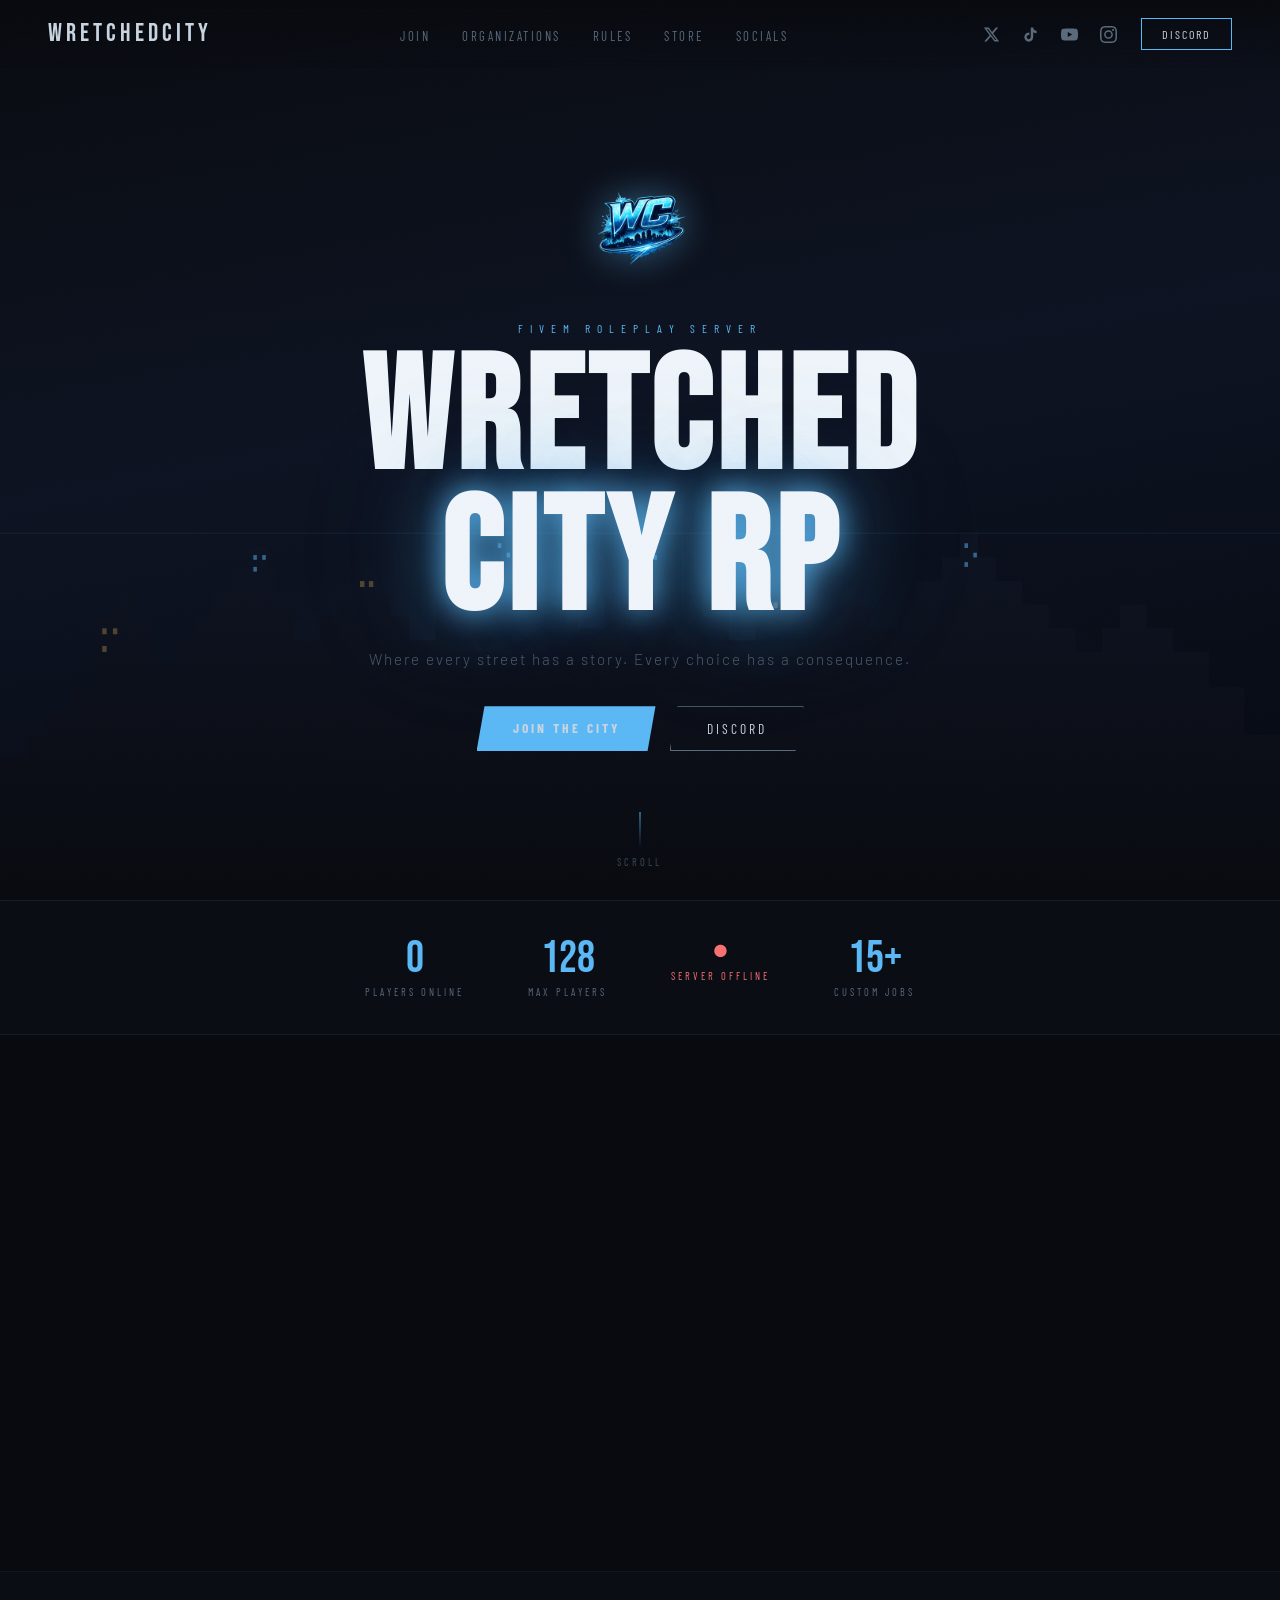
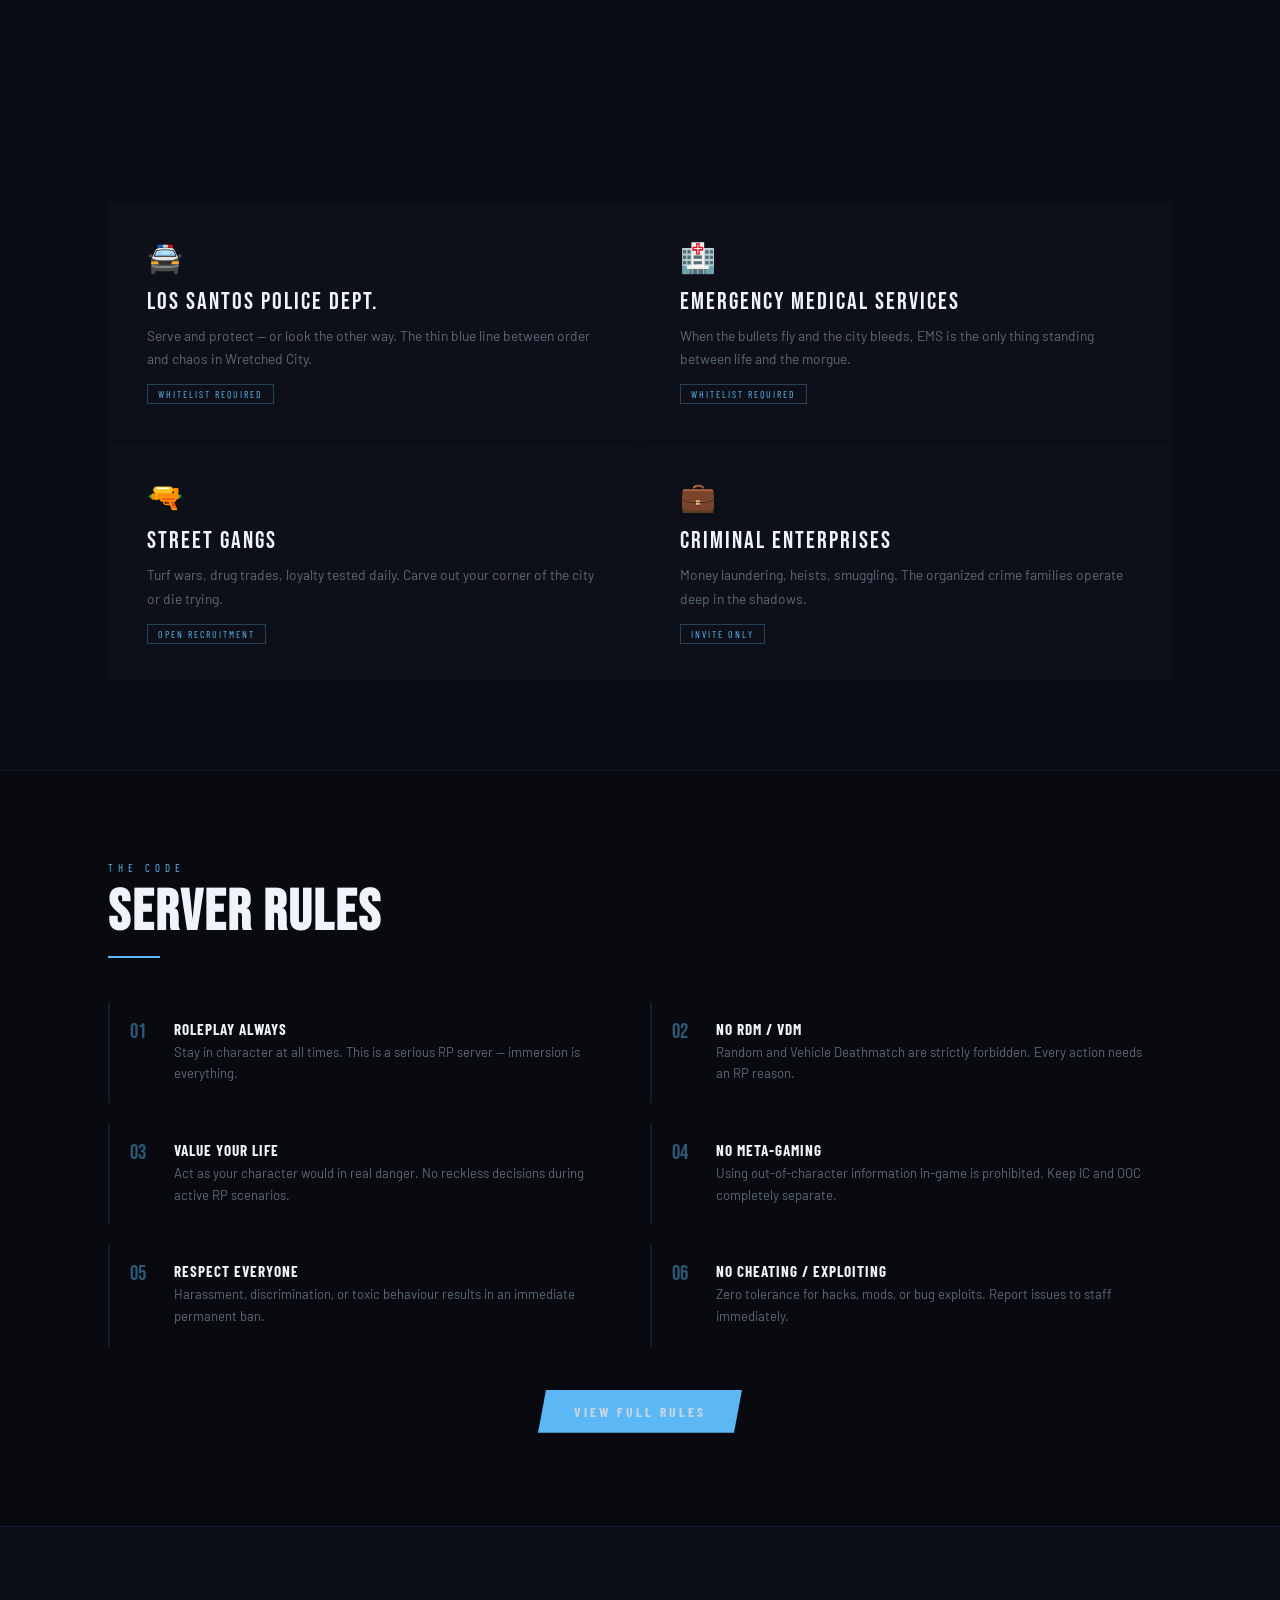
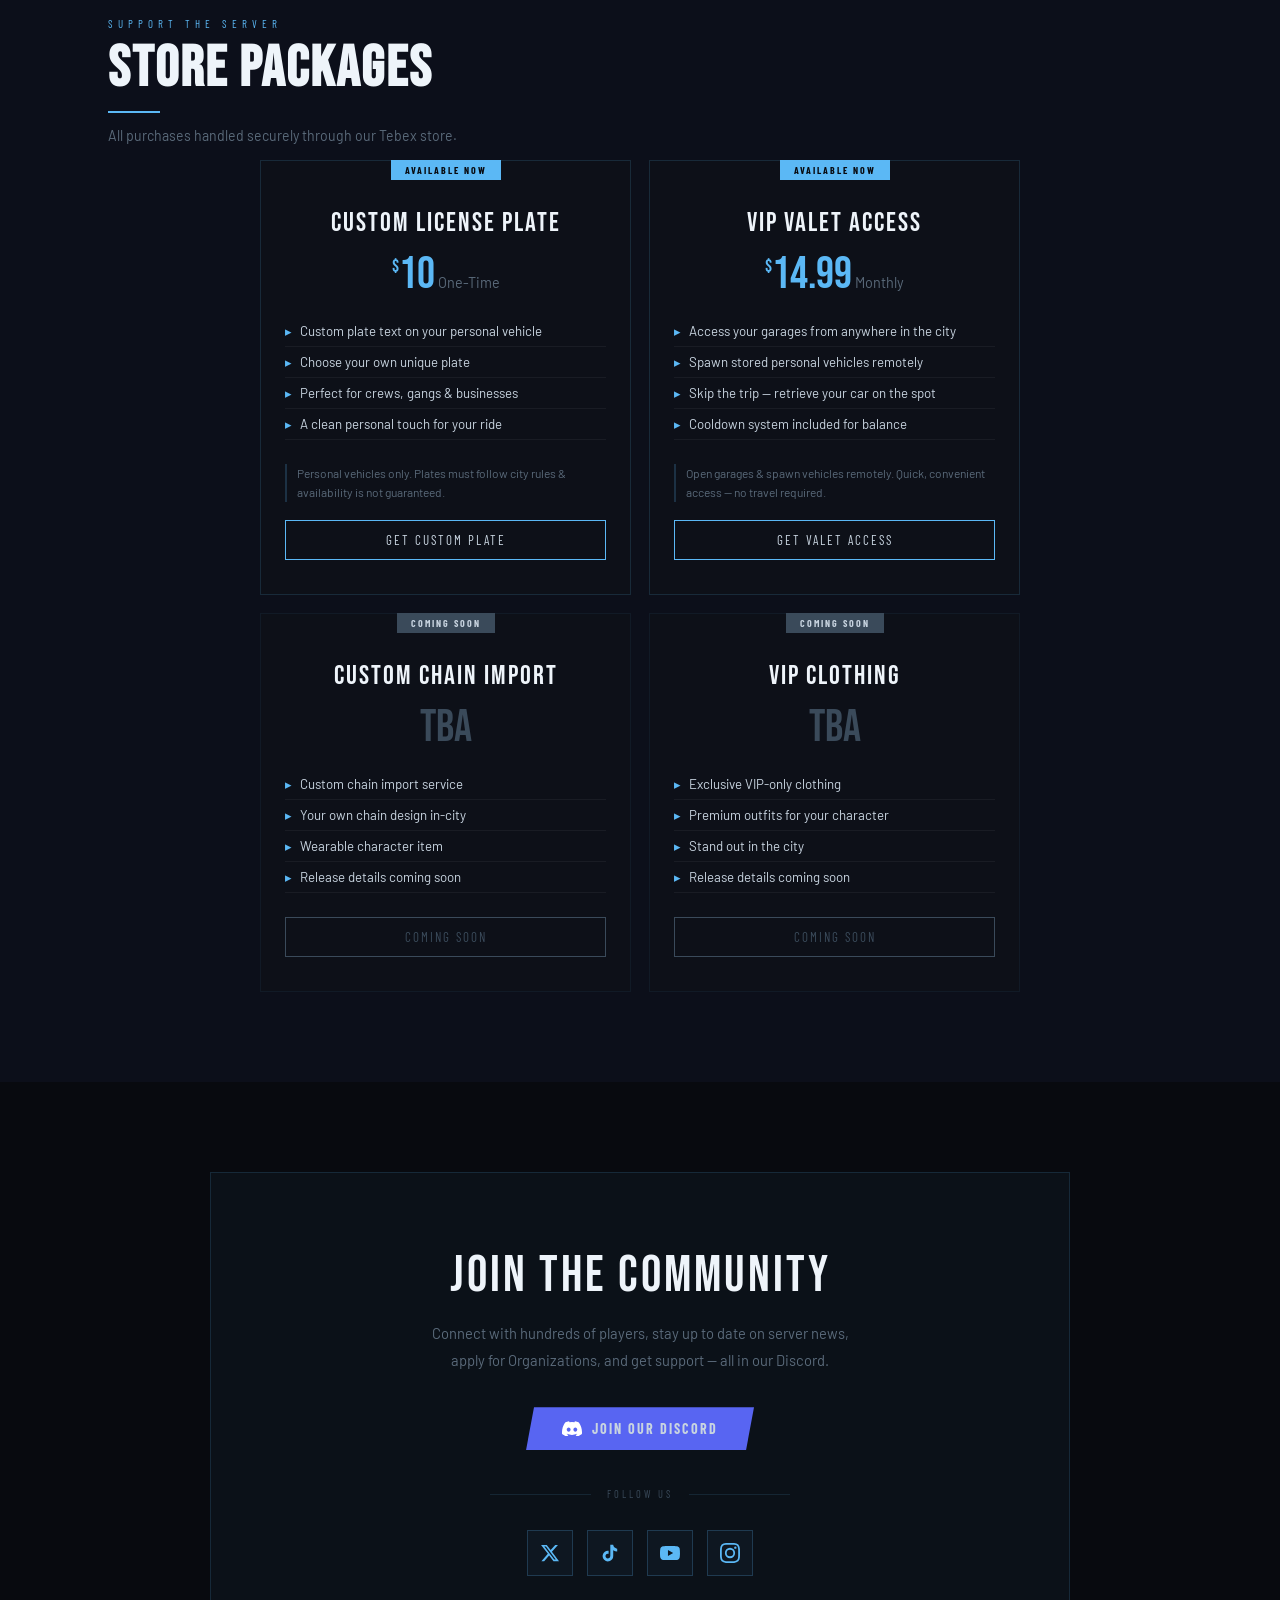
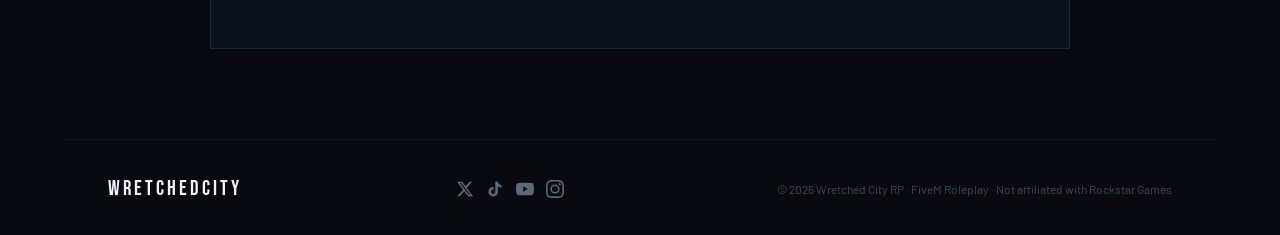
==== index.html @ fc61723c "Update index.html" ====
<!DOCTYPE html>

<html lang="en" style="background:#080a0f;">
<head>
<meta charset="UTF-8"/>
<meta name="viewport" content="width=device-width, initial-scale=1.0, viewport-fit=cover"/>
<meta name="theme-color" content="#080a0f"/>
<link rel="icon" type="image/png" href="favicon.png"/>
<link rel="apple-touch-icon" href="favicon.png"/>
<title>Wretched City RP</title>
<link rel="preconnect" href="https://fonts.googleapis.com"/>
<link rel="preconnect" href="https://fonts.gstatic.com" crossorigin/>
<link href="https://fonts.googleapis.com/css2?family=Bebas+Neue&family=Barlow+Condensed:wght@300;400;600;700&family=Barlow:wght@300;400;500&display=swap" rel="stylesheet"/>
<style>
/* RESET */
*, *::before, *::after {
  margin: 0 !important;
  padding: 0;
  box-sizing: border-box !important;
  -webkit-tap-highlight-color: transparent !important;
  -webkit-text-size-adjust: none !important;
}
:root { color-scheme: light !important; forced-color-adjust: none !important; }
html { background: #080a0f !important; scroll-behavior: smooth; -webkit-font-smoothing: antialiased; overflow-x: hidden !important; }
body {
  background: #080a0f !important;
  background-color: #080a0f !important;
  color: #c8d4e0 !important;
  font-family: 'Barlow', Arial, sans-serif !important;
  overflow-x: hidden;
  min-height: 100vh;
}
h1,h2,h3,h4,h5,h6 { color: #eef4fa !important; font-family: 'Bebas Neue','Arial Narrow',Arial,sans-serif !important; }
a { color: inherit !important; text-decoration: none !important; }
a:link,a:visited,a:hover,a:active { color: inherit !important; }
p,li { color: inherit; }

/* NOISE */
body::before {
content: '';
position: fixed; inset: 0;
background-image: url("data:image/svg+xml,%3Csvg xmlns='http://www.w3.org/2000/svg' width='300' height='300'%3E%3Cfilter id='n'%3E%3CfeTurbulence type='fractalNoise' baseFrequency='0.75' numOctaves='4' stitchTiles='stitch'/%3E%3C/filter%3E%3Crect width='300' height='300' filter='url(%23n)' opacity='0.03'/%3E%3C/svg%3E");
pointer-events: none; z-index: 9998; opacity: 0.5;
}

/* NAV */
nav {
position: fixed !important; top:0; left:0; right:0; z-index:1000;
display: flex !important; align-items: center !important; justify-content: space-between !important;
padding: 18px 48px;
background: linear-gradient(to bottom, rgba(8,10,15,0.97), rgba(8,10,15,0)) !important;
backdrop-filter: blur(4px); -webkit-backdrop-filter: blur(4px);
}
.nav-logo { font-family:'Bebas Neue','Arial Narrow',Arial,sans-serif !important; font-size:1.55rem !important; letter-spacing:4px !important; color:#eef4fa !important; line-height:1; }
.nav-links { display:flex !important; gap:32px; list-style:none; }
.nav-links a { color:#5a6a7a !important; font-family:'Barlow Condensed','Arial Narrow',Arial,sans-serif !important; font-size:0.8rem !important; letter-spacing:2.5px !important; text-transform:uppercase !important; transition:color 0.2s; }
.nav-links a:hover { color:#5bb8f5 !important; }
.nav-btn { font-family:'Barlow Condensed','Arial Narrow',Arial,sans-serif !important; font-size:0.75rem !important; letter-spacing:2px !important; text-transform:uppercase !important; color:#5bb8f5 !important; border:1px solid #5bb8f5 !important; padding:8px 20px !important; display:inline-block !important; transition:all 0.2s; background:transparent !important; }
.nav-btn:hover { background:#5bb8f5 !important; color:#080a0f !important; }
.nav-right { display:flex !important; align-items:center !important; gap:18px !important; }
.nav-socials { display:flex !important; align-items:center !important; gap:9px !important; }
.nav-social { display:flex !important; align-items:center !important; justify-content:center !important; width:30px !important; height:30px !important; color:#5a6a7a !important; transition:transform 0.2s ease, color 0.2s ease !important; }
.nav-social svg { width:17px !important; height:17px !important; fill:#5a6a7a !important; transition:fill 0.2s ease !important; }
.nav-social:hover { transform:translateY(-2px) !important; }
.nav-social:hover svg { fill:#5bb8f5 !important; }
.nav-discord-m { display:none !important; }
.nav-discord-m svg { fill:#7984f5 !important; }

/* HERO */
.hero { position:relative !important; width:100% !important; height:100vh !important; min-height:640px !important; display:flex !important; align-items:center !important; justify-content:center !important; text-align:center !important; overflow:hidden !important; background:#080a0f !important; }
.hero-bg { position:absolute !important; inset:0 !important; background: radial-gradient(ellipse 70% 50% at 50% 90%, rgba(91,184,245,0.09) 0%, transparent 65%), radial-gradient(ellipse 100% 70% at 50% 100%, rgba(91,184,245,0.04) 0%, transparent 55%), linear-gradient(170deg, #090b10 0%, #0d1322 45%, #050810 100%) !important; z-index:0 !important; }
.hero-city { position:absolute !important; bottom:0 !important; left:0 !important; right:0 !important; height:42% !important; z-index:1 !important; pointer-events:none !important; }
.hero-city svg { width:100% !important; height:100% !important; }
.hero-scanlines { position:absolute !important; inset:0 !important; background:repeating-linear-gradient(0deg,transparent,transparent 3px,rgba(0,0,0,0.025) 3px,rgba(0,0,0,0.025) 4px) !important; pointer-events:none !important; z-index:2 !important; }
.hero-content { position:relative !important; z-index:3 !important; padding:0 24px !important; }
.hero-eyebrow { font-family:'Barlow Condensed','Arial Narrow',Arial,sans-serif !important; font-size:0.72rem !important; letter-spacing:7px !important; text-transform:uppercase !important; color:#5bb8f5 !important; display:block !important; margin-bottom:16px !important; opacity:0; animation:fadeUp 0.7s 0.2s ease forwards; }
.hero-logo { width:158px !important; height:auto !important; display:block !important; margin:0 auto 14px !important; filter:drop-shadow(0 0 18px rgba(91,184,245,0.45)) !important; opacity:0; animation:fadeUp 0.8s 0.08s ease forwards; }
.hero-title { font-family:'Bebas Neue','Arial Narrow',Arial,sans-serif !important; font-size:clamp(4.5rem,16vw,10rem) !important; line-height:0.88 !important; letter-spacing:5px !important; color:#eef4fa !important; display:block !important; opacity:0; animation:fadeUp 0.7s 0.35s ease forwards; }
.hero-title .glow { display:block !important; color:#eef4fa !important; text-shadow: 0 0 30px rgba(91,184,245,0.9), 0 0 80px rgba(91,184,245,0.5), 0 0 150px rgba(91,184,245,0.25) !important; animation: neonFlicker 7s 1.8s infinite !important; }
.hero-sub { font-family:'Barlow',Arial,sans-serif !important; font-size:0.95rem !important; color:#4a5a6a !important; letter-spacing:2px !important; font-weight:300 !important; margin-top:18px !important; display:block !important; opacity:0; animation:fadeUp 0.7s 0.5s ease forwards; }
.hero-btns { display:flex !important; gap:14px !important; justify-content:center !important; margin-top:38px !important; flex-wrap:wrap !important; opacity:0; animation:fadeUp 0.7s 0.65s ease forwards; }
.btn-blue { font-family:'Barlow Condensed','Arial Narrow',Arial,sans-serif !important; font-size:0.85rem !important; letter-spacing:3px !important; text-transform:uppercase !important; font-weight:700 !important; color:#080a0f !important; background:#5bb8f5 !important; padding:13px 36px !important; text-decoration:none !important; display:inline-block !important; clip-path:polygon(8px 0%,100% 0%,calc(100% - 8px) 100%,0% 100%); transition:background 0.2s,transform 0.2s; }
.btn-blue:hover { background:#eef4fa !important; transform:translateY(-2px); }
.btn-ghost { font-family:'Barlow Condensed','Arial Narrow',Arial,sans-serif !important; font-size:0.85rem !important; letter-spacing:3px !important; text-transform:uppercase !important; color:#c8d4e0 !important; background:transparent !important; border:1px solid #5a6a7a !important; padding:13px 36px !important; text-decoration:none !important; display:inline-block !important; clip-path:polygon(8px 0%,100% 0%,calc(100% - 8px) 100%,0% 100%); transition:all 0.2s; }
.btn-ghost:hover { border-color:#5bb8f5 !important; color:#5bb8f5 !important; }
.hero-scroll { position:absolute !important; bottom:32px !important; left:50% !important; transform:translateX(-50%) !important; display:flex !important; flex-direction:column !important; align-items:center !important; gap:8px !important; color:#3a4a5a !important; font-family:'Barlow Condensed',Arial,sans-serif !important; font-size:0.65rem !important; letter-spacing:3px !important; text-transform:uppercase !important; z-index:3 !important; animation:fadeIn 1s 1.4s both; }
.scroll-line { width:1px !important; height:36px !important; background:linear-gradient(to bottom,#5bb8f5,transparent) !important; animation:pulse 2s ease-in-out infinite; }

/* STATS */
.stats-bar { background:#0a0d14 !important; background-color:#0a0d14 !important; border-top:1px solid rgba(91,184,245,0.1) !important; border-bottom:1px solid rgba(91,184,245,0.1) !important; display:flex !important; justify-content:center !important; gap:64px !important; padding:36px 48px !important; flex-wrap:wrap !important; }
.stat { text-align:center !important; }
.stat-num { font-family:'Bebas Neue','Arial Narrow',Arial,sans-serif !important; font-size:2.8rem !important; color:#5bb8f5 !important; line-height:1 !important; display:block !important; }
.stat-label { font-family:'Barlow Condensed','Arial Narrow',Arial,sans-serif !important; font-size:0.65rem !important; letter-spacing:3px !important; text-transform:uppercase !important; color:#5a6a7a !important; margin-top:4px !important; display:block !important; }

/* SECTIONS */
.sw { max-width:1160px !important; margin:0 auto !important; padding:90px 48px !important; }
.sw-dark { background:#0a0d14 !important; background-color:#0a0d14 !important; border-top:1px solid rgba(91,184,245,0.07) !important; border-bottom:1px solid rgba(91,184,245,0.07) !important; }
.sw-dark .inner { max-width:1160px !important; margin:0 auto !important; padding:90px 48px !important; }
.stag { font-family:'Barlow Condensed','Arial Narrow',Arial,sans-serif !important; font-size:0.68rem !important; letter-spacing:5px !important; text-transform:uppercase !important; color:#5bb8f5 !important; display:block !important; margin-bottom:10px !important; }
.stitle { font-family:'Bebas Neue','Arial Narrow',Arial,sans-serif !important; font-size:clamp(2.2rem,5vw,3.6rem) !important; letter-spacing:2px !important; color:#eef4fa !important; line-height:1 !important; }
.srule { width:52px !important; height:2px !important; background:#5bb8f5 !important; margin-top:14px !important; margin-bottom:44px !important; border:none !important; display:block !important; }

/* STEPS */
.steps-grid { display:grid !important; grid-template-columns:repeat(3,1fr) !important; gap:20px !important; }
.step-card { background:#0d1018 !important; background-color:#0d1018 !important; border:1px solid rgba(91,184,245,0.08) !important; padding:32px 26px !important; position:relative !important; transition:border-color 0.3s; }
.step-card:hover { border-color:rgba(91,184,245,0.28) !important; }
.step-n { font-family:'Bebas Neue','Arial Narrow',Arial,sans-serif !important; font-size:3.5rem !important; color:rgba(91,184,245,0.08) !important; position:absolute !important; top:12px !important; right:16px !important; line-height:1 !important; }
.step-icon { font-size:1.7rem !important; margin-bottom:14px !important; display:block !important; }
.step-title { font-family:'Barlow Condensed','Arial Narrow',Arial,sans-serif !important; font-size:1rem !important; font-weight:700 !important; letter-spacing:1px !important; text-transform:uppercase !important; color:#eef4fa !important; margin-bottom:8px !important; display:block !important; }
.step-text { font-size:0.88rem !important; color:#5a6a7a !important; line-height:1.7 !important; }
.step-text code { background:rgba(91,184,245,0.1) !important; color:#5bb8f5 !important; padding:2px 7px !important; font-size:0.82rem !important; border-radius:2px !important; }

/* Organizations */
.Organizations-grid { display:grid !important; grid-template-columns:repeat(2,1fr) !important; gap:2px !important; }
.faction-card { background:#0d1018 !important; background-color:#0d1018 !important; padding:36px !important; border-left:3px solid transparent !important; transition:border-color 0.3s; }
.faction-card:hover { border-left-color:#5bb8f5 !important; }
.faction-icon { font-size:1.8rem !important; margin-bottom:12px !important; display:block !important; }
.faction-name { font-family:'Bebas Neue','Arial Narrow',Arial,sans-serif !important; font-size:1.5rem !important; letter-spacing:2px !important; color:#eef4fa !important; margin-bottom:8px !important; display:block !important; }
.faction-desc { font-size:0.86rem !important; color:#5a6a7a !important; line-height:1.7 !important; }
.faction-tag { display:inline-block !important; margin-top:14px !important; font-family:'Barlow Condensed','Arial Narrow',Arial,sans-serif !important; font-size:0.62rem !important; letter-spacing:2px !important; text-transform:uppercase !important; color:#5bb8f5 !important; border:1px solid rgba(91,184,245,0.3) !important; padding:3px 10px !important; }

/* RULES */
.rules-grid { display:grid !important; grid-template-columns:repeat(2,1fr) !important; gap:20px !important; }
.rule-item { display:flex !important; gap:16px !important; align-items:flex-start !important; padding:18px 20px !important; border-left:2px solid rgba(91,184,245,0.12) !important; transition:border-color 0.2s; background:transparent !important; }
.rule-item:hover { border-left-color:#5bb8f5 !important; }
.rule-n { font-family:'Bebas Neue','Arial Narrow',Arial,sans-serif !important; font-size:1.3rem !important; color:rgba(91,184,245,0.45) !important; flex-shrink:0 !important; width:28px !important; line-height:1.2 !important; }
.rule-title { font-family:'Barlow Condensed','Arial Narrow',Arial,sans-serif !important; font-size:0.95rem !important; font-weight:700 !important; letter-spacing:1px !important; text-transform:uppercase !important; color:#eef4fa !important; margin-bottom:4px !important; display:block !important; }
.rule-desc { font-size:0.82rem !important; color:#5a6a7a !important; line-height:1.65 !important; }

/* STAFF */
.staff-grid { display:grid !important; grid-template-columns:repeat(4,1fr) !important; gap:18px !important; }
.staff-card { background:#0d1018 !important; background-color:#0d1018 !important; border:1px solid rgba(91,184,245,0.07) !important; padding:26px 18px !important; text-align:center !important; transition:all 0.3s; }
.staff-card:hover { border-color:rgba(91,184,245,0.24) !important; transform:translateY(-3px); }
.staff-avatar { width:68px !important; height:68px !important; border-radius:50% !important; background:#111826 !important; border:2px solid rgba(91,184,245,0.18) !important; display:flex !important; align-items:center !important; justify-content:center !important; font-size:1.7rem !important; margin:0 auto 14px !important; }
.staff-name { font-family:'Barlow Condensed','Arial Narrow',Arial,sans-serif !important; font-size:0.95rem !important; font-weight:700 !important; letter-spacing:1px !important; color:#eef4fa !important; margin-bottom:4px !important; display:block !important; }
.staff-role { font-family:'Barlow Condensed','Arial Narrow',Arial,sans-serif !important; font-size:0.7rem !important; letter-spacing:1.5px !important; text-transform:uppercase !important; color:#5bb8f5 !important; display:block !important; }

/* STORE */
.store-bg { background:#0c0f1a !important; background-color:#0c0f1a !important; border-top:1px solid rgba(91,184,245,0.07) !important; }
.packages-grid { display:grid !important; grid-template-columns:repeat(2,1fr) !important; gap:18px !important; max-width:760px !important; margin:0 auto !important; }
.pkg-card { background:#0d1018 !important; background-color:#0d1018 !important; border:1px solid rgba(91,184,245,0.15) !important; padding:34px 24px !important; text-align:center !important; position:relative !important; transition:all 0.3s; }
.pkg-card:hover { border-color:rgba(91,184,245,0.4) !important; transform:translateY(-4px); box-shadow:0 16px 48px rgba(91,184,245,0.08) !important; }
.pkg-card.coming-soon { opacity:0.45 !important; pointer-events:none !important; border-color:rgba(91,184,245,0.06) !important; }
.pkg-card.coming-soon:hover { transform:none !important; box-shadow:none !important; border-color:rgba(91,184,245,0.06) !important; }
.pkg-badge { position:absolute !important; top:-1px !important; left:50% !important; transform:translateX(-50%) !important; background:#5bb8f5 !important; color:#080a0f !important; font-family:'Barlow Condensed','Arial Narrow',Arial,sans-serif !important; font-size:0.62rem !important; letter-spacing:2px !important; text-transform:uppercase !important; font-weight:700 !important; padding:4px 14px !important; white-space:nowrap !important; }
.pkg-badge.soon { background:#3a4a5a !important; color:#c8d4e0 !important; }
.pkg-name { font-family:'Bebas Neue','Arial Narrow',Arial,sans-serif !important; font-size:1.7rem !important; letter-spacing:2px !important; color:#eef4fa !important; margin-top:12px !important; margin-bottom:4px !important; display:block !important; }
.pkg-price { font-family:'Bebas Neue','Arial Narrow',Arial,sans-serif !important; font-size:2.8rem !important; color:#5bb8f5 !important; line-height:1 !important; margin:14px 0 !important; display:block !important; }
.pkg-price sup { font-size:1.1rem !important; vertical-align:super !important; color:#5bb8f5 !important; }
.pkg-mo { font-size:0.9rem !important; color:#5a6a7a !important; font-family:'Barlow',Arial,sans-serif !important; }
.pkg-features { list-style:none !important; margin:18px 0 24px !important; text-align:left !important; }
.pkg-features li { font-size:0.83rem !important; color:#c8d4e0 !important; padding:7px 0 !important; border-bottom:1px solid rgba(255,255,255,0.05) !important; display:flex !important; align-items:center !important; gap:8px !important; }
.pkg-features li::before { content:'▸' !important; color:#5bb8f5 !important; flex-shrink:0 !important; }
.pkg-note { font-size:0.75rem !important; color:#5a6a7a !important; line-height:1.6 !important; margin-bottom:18px !important; text-align:left !important; border-left:2px solid rgba(91,184,245,0.2) !important; padding-left:10px !important; }
.btn-pkg { width:100% !important; display:block !important; background:transparent !important; border:1px solid #5bb8f5 !important; color:#5bb8f5 !important; padding:11px !important; font-family:'Barlow Condensed','Arial Narrow',Arial,sans-serif !important; font-size:0.82rem !important; letter-spacing:2px !important; text-transform:uppercase !important; text-decoration:none !important; transition:all 0.2s; cursor:pointer !important; -webkit-appearance:none !important; appearance:none !important; }
.btn-pkg:hover { background:#5bb8f5 !important; color:#080a0f !important; }
.btn-pkg.disabled { border-color:#3a4a5a !important; color:#3a4a5a !important; cursor:default !important; }
.btn-pkg.disabled:hover { background:transparent !important; color:#3a4a5a !important; }

/* SOCIALS */
.socials-row { display:flex !important; justify-content:center !important; align-items:center !important; gap:14px !important; flex-wrap:wrap !important; margin-top:30px !important; }
.social-link { display:flex !important; align-items:center !important; justify-content:center !important; width:46px !important; height:46px !important; border:1px solid rgba(91,184,245,0.22) !important; background:rgba(91,184,245,0.04) !important; color:#5bb8f5 !important; transition:all 0.2s; }
.social-link svg { width:20px !important; height:20px !important; fill:#5bb8f5 !important; transition:fill 0.2s; }
.social-link:hover { background:#5bb8f5 !important; border-color:#5bb8f5 !important; transform:translateY(-3px); }
.social-link:hover svg { fill:#080a0f !important; }
.footer-socials { display:flex !important; align-items:center !important; gap:12px !important; }
.footer-socials a { display:flex !important; align-items:center !important; justify-content:center !important; color:#5a6a7a !important; transition:color 0.2s; }
.footer-socials a svg { width:18px !important; height:18px !important; fill:#5a6a7a !important; transition:fill 0.2s; }
.footer-socials a:hover svg { fill:#5bb8f5 !important; }

/* DISCORD CTA */
.discord-cta { max-width:860px !important; margin:0 auto 90px !important; background:rgba(91,184,245,0.04) !important; border:1px solid rgba(91,184,245,0.14) !important; padding:72px 48px !important; text-align:center !important; }
.discord-title { font-family:'Bebas Neue','Arial Narrow',Arial,sans-serif !important; font-size:clamp(1.8rem,5vw,3.2rem) !important; letter-spacing:3px !important; color:#eef4fa !important; margin-bottom:14px !important; display:block !important; }
.discord-sub { font-size:0.92rem !important; color:#5a6a7a !important; line-height:1.8 !important; margin-bottom:34px !important; }
.btn-discord { display:inline-flex !important; align-items:center !important; gap:10px !important; background:#5865F2 !important; color:#ffffff !important; padding:13px 36px !important; font-family:'Barlow Condensed','Arial Narrow',Arial,sans-serif !important; font-size:0.88rem !important; letter-spacing:2px !important; text-transform:uppercase !important; font-weight:700 !important; text-decoration:none !important; clip-path:polygon(8px 0%,100% 0%,calc(100% - 8px) 100%,0% 100%); transition:background 0.2s,transform 0.2s; }
.btn-discord:hover { background:#4752c4 !important; transform:translateY(-2px); }
.discord-divider { display:flex !important; align-items:center !important; justify-content:center !important; gap:16px !important; margin:38px auto 0 !important; max-width:300px !important; }
.discord-divider span { font-family:'Barlow Condensed','Arial Narrow',Arial,sans-serif !important; font-size:0.65rem !important; letter-spacing:3px !important; text-transform:uppercase !important; color:#3a4a5a !important; white-space:nowrap !important; }
.discord-divider .dl { flex:1 !important; height:1px !important; background:rgba(91,184,245,0.12) !important; }

/* FOOTER */
footer { border-top:1px solid rgba(91,184,245,0.07) !important; padding:36px 48px !important; display:flex !important; justify-content:space-between !important; align-items:center !important; max-width:1160px !important; margin:0 auto !important; background:transparent !important; gap:18px !important; flex-wrap:wrap !important; }
.footer-logo { font-family:'Bebas Neue','Arial Narrow',Arial,sans-serif !important; font-size:1.3rem !important; letter-spacing:3px !important; color:#eef4fa !important; }
.footer-copy { font-size:0.75rem !important; color:#3a4a5a !important; }

/* CURSOR + FX */
.btn-blue { position:relative !important; overflow:hidden !important; }
.btn-blue::after { content:'' !important; position:absolute !important; top:0 !important; left:-130% !important; width:55% !important; height:100% !important; background:linear-gradient(120deg, transparent, rgba(255,255,255,0.5), transparent) !important; transform:skewX(-22deg) !important; transition:left 0.55s ease !important; pointer-events:none !important; }
.btn-blue:hover::after { left:150% !important; }
@keyframes neonFlicker { 0%,16%,20%,52%,56%,100% { text-shadow:0 0 30px rgba(91,184,245,0.9), 0 0 80px rgba(91,184,245,0.5), 0 0 150px rgba(91,184,245,0.25) !important; } 18%,54% { text-shadow:0 0 8px rgba(91,184,245,0.4) !important; } }
.nav-links a { position:relative !important; }
.nav-links a::after { content:'' !important; position:absolute !important; left:0 !important; bottom:-4px !important; width:0 !important; height:1px !important; background:#5bb8f5 !important; transition:width 0.25s ease !important; }
.nav-links a:hover::after { width:100% !important; }
html.js-on .reveal { opacity:0 !important; transform:translateY(26px) !important; transition:opacity 0.6s cubic-bezier(.2,.7,.2,1), transform 0.6s cubic-bezier(.2,.7,.2,1) !important; }
html.js-on .reveal.reveal-in { opacity:1 !important; transform:translateY(0) !important; }
@media (prefers-reduced-motion: reduce) {
html.js-on .reveal { opacity:1 !important; transform:none !important; }
.hero-title .glow { animation:none !important; }
.btn-blue::after { display:none !important; }
}

/* ANIMATIONS */
@keyframes fadeUp { from{opacity:0;transform:translateY(22px)} to{opacity:1;transform:translateY(0)} }
@keyframes fadeIn { from{opacity:0} to{opacity:1} }
@keyframes pulse { 0%,100%{opacity:1;transform:scaleY(1)} 50%{opacity:0.3;transform:scaleY(0.6)} }

/* MOBILE */
@media (max-width:768px) {
nav { padding:13px 14px !important; }
.nav-links { display:none !important; }
.nav-logo { font-size:1.2rem !important; letter-spacing:1px !important; }
.nav-right { gap:10px !important; }
.nav-socials { gap:4px !important; }
.nav-social { width:30px !important; height:30px !important; }
.nav-social svg { width:18px !important; height:18px !important; }
.nav-btn { display:none !important; }
.nav-discord-m { display:flex !important; }
.hero-title { font-size:clamp(3.8rem,17vw,5.5rem) !important; }
.hero-logo { width:120px !important; margin-bottom:10px !important; }
.hero-btns { flex-direction:column !important; align-items:center !important; gap:12px !important; }
.btn-blue,.btn-ghost { width:260px !important; text-align:center !important; clip-path:none !important; }
.stats-bar { gap:28px !important; padding:28px 20px !important; }
.sw { padding:64px 20px !important; }
.sw-dark .inner { padding:64px 20px !important; }
.steps-grid { grid-template-columns:1fr !important; gap:14px !important; }
.Organizations-grid { grid-template-columns:1fr !important; }
.rules-grid { grid-template-columns:1fr !important; gap:0 !important; }
.staff-grid { grid-template-columns:repeat(2,1fr) !important; gap:12px !important; }
.packages-grid { grid-template-columns:1fr !important; max-width:360px !important; margin-left:auto !important; margin-right:auto !important; gap:14px !important; }
.discord-cta { padding:48px 20px !important; margin:0 20px 70px !important; }
footer { flex-direction:column !important; gap:14px !important; text-align:center !important; padding:28px 20px !important; }
}

/* FORCE DARK MODE OVERRIDE */
@media (prefers-color-scheme: dark) {
html,body { background:#080a0f !important; color:#c8d4e0 !important; }
.hero { background:#080a0f !important; }
.stats-bar { background:#0a0d14 !important; }
.sw-dark,.store-bg { background:#0a0d14 !important; }
.step-card,.faction-card,.staff-card,.pkg-card { background:#0d1018 !important; }
.discord-cta { background:rgba(91,184,245,0.04) !important; }
h1,h2,h3,h4,h5,h6,.stitle,.discord-title,.footer-logo { color:#eef4fa !important; }
.hero-title { color:#eef4fa !important; }
.hero-title .glow { color:#eef4fa !important; }
.stat-num,.pkg-price { color:#5bb8f5 !important; }
.stat-label,.hero-sub,.step-text,.faction-desc,.rule-desc,.discord-sub,.footer-copy,.pkg-mo { color:#5a6a7a !important; }
.stag,.faction-tag,.staff-role,.hero-eyebrow { color:#5bb8f5 !important; }
.step-title,.faction-name,.rule-title,.staff-name,.pkg-name { color:#eef4fa !important; }
.pkg-features li { color:#c8d4e0 !important; }
.pkg-features li::before { color:#5bb8f5 !important; }
.btn-blue { background:#5bb8f5 !important; color:#080a0f !important; }
.btn-ghost { color:#c8d4e0 !important; border-color:#5a6a7a !important; }
.btn-pkg { color:#5bb8f5 !important; border-color:#5bb8f5 !important; background:transparent !important; }
.btn-pkg.disabled { color:#3a4a5a !important; border-color:#3a4a5a !important; background:transparent !important; }
.nav-btn { color:#5bb8f5 !important; border-color:#5bb8f5 !important; }
.nav-logo { color:#eef4fa !important; }
.nav-links a { color:#5a6a7a !important; }
.nav-social svg { fill:#5a6a7a !important; }
.nav-discord-m svg { fill:#7984f5 !important; }
.pkg-note { color:#5a6a7a !important; }
.social-link { color:#5bb8f5 !important; border-color:rgba(91,184,245,0.22) !important; }
.social-link svg { fill:#5bb8f5 !important; }
.footer-socials a svg { fill:#5a6a7a !important; }
}
</style>
</head>
<body>

<nav>
  <a href="#" class="nav-logo">WretchedCity</a>
  <ul class="nav-links">
    <li><a href="#join">Join</a></li>
    <li><a href="#Organizations">Organizations</a></li>
    <li><a href="rules.html">Rules</a></li>
    <li><a href="#store">Store</a></li>
    <li><a href="links.html">Socials</a></li>
  </ul>
  <div class="nav-right">
    <div class="nav-socials">
      <a href="https://x.com/WretchedCityRP" target="_blank" class="nav-social" aria-label="X (Twitter)"><svg viewBox="0 0 24 24" xmlns="http://www.w3.org/2000/svg"><path d="M18.244 2.25h3.308l-7.227 8.26 8.502 11.24H16.17l-5.214-6.817L4.99 21.75H1.68l7.73-8.835L1.254 2.25H8.08l4.713 6.231 5.45-6.231zm-1.161 17.52h1.833L7.084 4.126H5.117l11.966 15.644z"/></svg></a>
      <a href="https://www.tiktok.com/@wretchedcityrp" target="_blank" class="nav-social" aria-label="TikTok"><svg viewBox="0 0 24 24" xmlns="http://www.w3.org/2000/svg"><path d="M19.59 6.69a4.83 4.83 0 0 1-3.77-4.25V2h-3.45v13.67a2.89 2.89 0 0 1-5.2 1.74 2.89 2.89 0 0 1 2.31-4.64c.3 0 .59.04.86.13V9.4a6.33 6.33 0 0 0-1-.05A6.34 6.34 0 0 0 5 20.1a6.34 6.34 0 0 0 10.86-4.43V8.69a8.16 8.16 0 0 0 4.77 1.52v-3.4a4.85 4.85 0 0 1-1.04-.12z"/></svg></a>
      <a href="https://www.youtube.com/@WretchedCityRP" target="_blank" class="nav-social" aria-label="YouTube"><svg viewBox="0 0 24 24" xmlns="http://www.w3.org/2000/svg"><path d="M23.498 6.186a3.016 3.016 0 0 0-2.122-2.136C19.505 3.545 12 3.545 12 3.545s-7.505 0-9.377.505A3.017 3.017 0 0 0 .502 6.186C0 8.07 0 12 0 12s0 3.93.502 5.814a3.016 3.016 0 0 0 2.122 2.136c1.871.505 9.376.505 9.376.505s7.505 0 9.377-.505a3.015 3.015 0 0 0 2.122-2.136C24 15.93 24 12 24 12s0-3.93-.502-5.814zM9.545 15.568V8.432L15.818 12l-6.273 3.568z"/></svg></a>
      <a href="https://www.instagram.com/wretchedcityrp2026/" target="_blank" class="nav-social" aria-label="Instagram"><svg viewBox="0 0 24 24" xmlns="http://www.w3.org/2000/svg"><path d="M12 2.163c3.204 0 3.584.012 4.85.07 3.252.148 4.771 1.691 4.919 4.919.058 1.265.069 1.645.069 4.849 0 3.205-.012 3.584-.069 4.849-.149 3.225-1.664 4.771-4.919 4.919-1.266.058-1.644.07-4.85.07-3.204 0-3.584-.012-4.849-.07-3.26-.149-4.771-1.699-4.919-4.92-.058-1.265-.07-1.644-.07-4.849 0-3.204.013-3.583.07-4.849.149-3.227 1.664-4.771 4.919-4.919 1.266-.057 1.645-.069 4.849-.069zm0-2.163C8.74 0 8.333.015 7.053.072 2.695.272.273 2.69.073 7.052.014 8.333 0 8.741 0 12c0 3.259.014 3.668.072 4.948.2 4.358 2.618 6.78 6.98 6.98C8.333 23.986 8.74 24 12 24c3.259 0 3.668-.014 4.948-.072 4.354-.2 6.782-2.618 6.979-6.98.059-1.28.073-1.689.073-4.948 0-3.259-.014-3.667-.072-4.947-.196-4.354-2.617-6.78-6.979-6.98C15.668.014 15.259 0 12 0zm0 5.838a6.162 6.162 0 1 0 0 12.324 6.162 6.162 0 0 0 0-12.324zM12 16a4 4 0 1 1 0-8 4 4 0 0 1 0 8zm6.406-11.845a1.44 1.44 0 1 0 0 2.881 1.44 1.44 0 0 0 0-2.881z"/></svg></a>
      <a href="https://discord.gg/dBFZrgDhSq" target="_blank" class="nav-social nav-discord-m" aria-label="Discord"><svg viewBox="0 0 24 18" xmlns="http://www.w3.org/2000/svg"><path d="M20.317 1.492A19.79 19.79 0 0 0 15.432 0c-.21.375-.444.88-.608 1.28a18.27 18.27 0 0 0-5.487 0A12.6 12.6 0 0 0 8.72 0 19.74 19.74 0 0 0 3.83 1.492C.728 6.06-.114 10.51.307 14.9a19.9 19.9 0 0 0 6.073 3.06c.493-.668.93-1.378 1.307-2.124a12.9 12.9 0 0 1-2.057-.98c.173-.126.342-.258.505-.392a14.2 14.2 0 0 0 12.073 0c.165.137.334.269.505.392-.657.387-1.34.715-2.06.982.378.744.814 1.454 1.306 2.122a19.84 19.84 0 0 0 6.076-3.06c.493-5.09-.838-9.5-3.518-13.41ZM8.02 12.2c-1.183 0-2.157-1.085-2.157-2.42 0-1.334.955-2.42 2.157-2.42 1.21 0 2.176 1.095 2.157 2.42 0 1.335-.955 2.42-2.157 2.42Zm7.975 0c-1.183 0-2.157-1.085-2.157-2.42 0-1.334.955-2.42 2.157-2.42 1.21 0 2.176 1.095 2.157 2.42 0 1.335-.946 2.42-2.157 2.42Z"/></svg></a>
    </div>
    <a href="https://discord.gg/dBFZrgDhSq" target="_blank" class="nav-btn">Discord</a>
  </div>
</nav>

<div class="hero">
  <div class="hero-bg"></div>
  <div class="hero-city">
    <svg viewBox="0 0 1440 320" preserveAspectRatio="none" xmlns="http://www.w3.org/2000/svg">
      <defs>
        <linearGradient id="cg" x1="0" y1="0" x2="0" y2="1">
          <stop offset="0%" stop-color="#0e1322"/>
          <stop offset="100%" stop-color="#080a0f"/>
        </linearGradient>
      </defs>
      <path d="M0,320 L0,200 L30,200 L30,180 L50,180 L50,160 L80,160 L80,140 L110,140 L110,80 L130,80 L130,60 L150,60 L150,80 L170,80 L170,120 L200,120 L200,100 L220,100 L220,80 L240,80 L240,60 L260,60 L260,40 L280,40 L280,20 L300,20 L300,40 L310,40 L310,60 L330,60 L330,100 L360,100 L360,80 L380,80 L380,60 L400,60 L400,40 L420,40 L420,60 L440,60 L440,80 L460,80 L460,100 L490,100 L490,70 L510,70 L510,50 L530,50 L530,30 L555,30 L555,10 L575,10 L575,30 L595,30 L595,50 L620,50 L620,70 L650,70 L650,90 L680,90 L680,60 L700,60 L700,40 L720,40 L720,20 L740,20 L740,40 L760,40 L760,60 L790,60 L790,80 L820,80 L820,100 L850,100 L850,80 L870,80 L870,60 L890,60 L890,50 L910,50 L910,30 L930,30 L930,50 L950,50 L950,70 L980,70 L980,90 L1010,90 L1010,70 L1030,70 L1030,50 L1060,50 L1060,30 L1080,30 L1080,10 L1100,10 L1100,30 L1120,30 L1120,50 L1150,50 L1150,70 L1180,70 L1180,90 L1210,90 L1210,110 L1240,110 L1240,90 L1260,90 L1260,70 L1290,70 L1290,90 L1320,90 L1320,110 L1360,110 L1360,140 L1400,140 L1400,180 L1440,180 L1440,320 Z" fill="url(#cg)"/>
      <g fill="rgba(91,184,245,0.5)">
        <rect x="285" y="28" width="4" height="4"/><rect x="295" y="28" width="4" height="4"/>
        <rect x="285" y="38" width="4" height="4"/><rect x="560" y="18" width="4" height="4"/>
        <rect x="570" y="26" width="4" height="4"/><rect x="560" y="34" width="4" height="4"/>
        <rect x="725" y="28" width="4" height="4"/><rect x="735" y="28" width="4" height="4"/>
        <rect x="1085" y="18" width="4" height="4"/><rect x="1095" y="26" width="4" height="4"/>
        <rect x="1085" y="34" width="4" height="4"/>
      </g>
      <g fill="rgba(255,200,100,0.28)">
        <rect x="115" y="90" width="5" height="5"/><rect x="127" y="90" width="5" height="5"/>
        <rect x="115" y="105" width="5" height="5"/><rect x="405" y="50" width="5" height="5"/>
        <rect x="415" y="50" width="5" height="5"/><rect x="870" y="68" width="5" height="5"/>
        <rect x="880" y="68" width="5" height="5"/>
      </g>
      <rect x="0" y="9" width="1440" height="1" fill="rgba(91,184,245,0.08)"/>
    </svg>
  </div>
  <div class="hero-scanlines"></div>
  <div class="hero-content">
    <img class="hero-logo" src="wc-logo.gif" alt="Wretched City RP" width="400" height="400"/>
    <span class="hero-eyebrow">FiveM Roleplay Server</span>
    <h1 class="hero-title">
      Wretched
      <span class="glow">City RP</span>
    </h1>
    <span class="hero-sub">Where every street has a story. Every choice has a consequence.</span>
    <div class="hero-btns">
      <a href="#join" class="btn-blue">Join the City</a>
      <a href="https://discord.gg/dBFZrgDhSq" target="_blank" class="btn-ghost">Discord</a>
    </div>
  </div>
  <div class="hero-scroll">
    <div class="scroll-line"></div>
    Scroll
  </div>
</div>

<div class="stats-bar">
  <div class="stat"><span class="stat-num" id="stat-online">--</span><span class="stat-label">Players Online</span></div>
  <div class="stat"><span class="stat-num" id="stat-max">128</span><span class="stat-label">Max Players</span></div>
  <div class="stat"><span class="stat-num" id="stat-status">●</span><span class="stat-label" id="stat-status-label">Checking...</span></div>
  <div class="stat"><span class="stat-num" id="stat-jobs">15+</span><span class="stat-label">Custom Jobs</span></div>
</div>

<div class="sw" id="join">
  <span class="stag">Get Started</span>
  <h2 class="stitle">How to Join</h2>
  <span class="srule"></span>
  <div class="steps-grid">
    <div class="step-card">
      <span class="step-n">01</span>
      <span class="step-icon">🎮</span>
      <span class="step-title">Install FiveM</span>
      <p class="step-text">Download FiveM from <code>fivem.net</code>. You need a legal copy of GTA V on PC to connect.</p>
    </div>
    <div class="step-card">
      <span class="step-n">02</span>
      <span class="step-icon">💬</span>
      <span class="step-title">Join Discord</span>
      <p class="step-text">Join our Discord, read the rules, apply for whitelist and get your role verified before connecting.</p>
    </div>
    <div class="step-card">
      <span class="step-n">03</span>
      <span class="step-icon">🌆</span>
      <span class="step-title">Connect</span>
      <p class="step-text">Search <code>Wretched City RP</code> in FiveM or connect directly via <code>206.168.173.33:3017</code> after approval.</p>
    </div>
  </div>
</div>

<div class="sw-dark" id="Organizations">
  <div class="inner">
    <span class="stag">The Streets</span>
    <h2 class="stitle">Organizations</h2>
    <span class="srule"></span>
    <div class="Organizations-grid">
      <div class="faction-card">
        <span class="faction-icon">🚔</span>
        <span class="faction-name">Los Santos Police Dept.</span>
        <p class="faction-desc">Serve and protect — or look the other way. The thin blue line between order and chaos in Wretched City.</p>
        <span class="faction-tag">Whitelist Required</span>
      </div>
      <div class="faction-card">
        <span class="faction-icon">🏥</span>
        <span class="faction-name">Emergency Medical Services</span>
        <p class="faction-desc">When the bullets fly and the city bleeds, EMS is the only thing standing between life and the morgue.</p>
        <span class="faction-tag">Whitelist Required</span>
      </div>
      <div class="faction-card">
        <span class="faction-icon">🔫</span>
        <span class="faction-name">Street Gangs</span>
        <p class="faction-desc">Turf wars, drug trades, loyalty tested daily. Carve out your corner of the city or die trying.</p>
        <span class="faction-tag">Open Recruitment</span>
      </div>
      <div class="faction-card">
        <span class="faction-icon">💼</span>
        <span class="faction-name">Criminal Enterprises</span>
        <p class="faction-desc">Money laundering, heists, smuggling. The organized crime families operate deep in the shadows.</p>
        <span class="faction-tag">Invite Only</span>
      </div>
    </div>
  </div>
</div>

<div class="sw" id="rules">
  <span class="stag">The Code</span>
  <h2 class="stitle">Server Rules</h2>
  <span class="srule"></span>
  <div class="rules-grid">
    <div class="rule-item"><span class="rule-n">01</span><div><span class="rule-title">Roleplay Always</span><p class="rule-desc">Stay in character at all times. This is a serious RP server — immersion is everything.</p></div></div>
    <div class="rule-item"><span class="rule-n">02</span><div><span class="rule-title">No RDM / VDM</span><p class="rule-desc">Random and Vehicle Deathmatch are strictly forbidden. Every action needs an RP reason.</p></div></div>
    <div class="rule-item"><span class="rule-n">03</span><div><span class="rule-title">Value Your Life</span><p class="rule-desc">Act as your character would in real danger. No reckless decisions during active RP scenarios.</p></div></div>
    <div class="rule-item"><span class="rule-n">04</span><div><span class="rule-title">No Meta-Gaming</span><p class="rule-desc">Using out-of-character information in-game is prohibited. Keep IC and OOC completely separate.</p></div></div>
    <div class="rule-item"><span class="rule-n">05</span><div><span class="rule-title">Respect Everyone</span><p class="rule-desc">Harassment, discrimination, or toxic behaviour results in an immediate permanent ban.</p></div></div>
    <div class="rule-item"><span class="rule-n">06</span><div><span class="rule-title">No Cheating / Exploiting</span><p class="rule-desc">Zero tolerance for hacks, mods, or bug exploits. Report issues to staff immediately.</p></div></div>
  </div>
  <div style="text-align:center !important;margin-top:44px !important;">
    <a href="rules.html" class="btn-blue" style="display:inline-block !important;">View Full Rules</a>
  </div>
</div>

<div class="sw-dark" id="staff" style="display:none !important;">
  <div class="inner">
    <span class="stag">The Team</span>
    <h2 class="stitle">Staff</h2>
    <span class="srule"></span>
    <div class="staff-grid">
      <div class="staff-card"><div class="staff-avatar">👑</div><span class="staff-name">Owner</span><span class="staff-role">Server Owner</span></div>
      <div class="staff-card"><div class="staff-avatar">⚙️</div><span class="staff-name">Dev Team</span><span class="staff-role">Development</span></div>
      <div class="staff-card"><div class="staff-avatar">🛡️</div><span class="staff-name">Head Admin</span><span class="staff-role">Administration</span></div>
      <div class="staff-card"><div class="staff-avatar">🎭</div><span class="staff-name">Head Mod</span><span class="staff-role">Moderation</span></div>
    </div>
  </div>
</div>

<div class="store-bg" id="store">
  <div class="sw">
    <span class="stag">Support the Server</span>
    <h2 class="stitle">Store Packages</h2>
    <span class="srule"></span>
    <p style="color:#5a6a7a !important;font-size:0.88rem;margin-top:-30px !important;margin-bottom:16px !important;">All purchases handled securely through our Tebex store.</p>
    <div class="packages-grid">

      <!-- LIVE: Custom License Plate -->
      <div class="pkg-card">
        <div class="pkg-badge">Available Now</div>
        <span class="pkg-name">Custom License Plate</span>
        <span class="pkg-price"><sup>$</sup>10<span class="pkg-mo"> One-Time</span></span>
        <ul class="pkg-features">
          <li>Custom plate text on your personal vehicle</li>
          <li>Choose your own unique plate</li>
          <li>Perfect for crews, gangs &amp; businesses</li>
          <li>A clean personal touch for your ride</li>
        </ul>
        <p class="pkg-note">Personal vehicles only. Plates must follow city rules &amp; availability is not guaranteed.</p>
        <a href="https://wretched-city.tebex.io/package/7494981" target="_blank" class="btn-pkg">Get Custom Plate</a>
      </div>

      <!-- LIVE: VIP Valet Access -->
      <div class="pkg-card">
        <div class="pkg-badge">Available Now</div>
        <span class="pkg-name">VIP Valet Access</span>
        <span class="pkg-price"><sup>$</sup>14.99<span class="pkg-mo"> Monthly</span></span>
        <ul class="pkg-features">
          <li>Access your garages from anywhere in the city</li>
          <li>Spawn stored personal vehicles remotely</li>
          <li>Skip the trip — retrieve your car on the spot</li>
          <li>Cooldown system included for balance</li>
        </ul>
        <p class="pkg-note">Open garages &amp; spawn vehicles remotely. Quick, convenient access — no travel required.</p>
        <a href="https://wretched-city.tebex.io/package/7487746" target="_blank" class="btn-pkg">Get Valet Access</a>
      </div>

      <!-- COMING SOON: Custom Chain Import -->
      <div class="pkg-card coming-soon">
        <div class="pkg-badge soon">Coming Soon</div>
        <span class="pkg-name">Custom Chain Import</span>
        <span class="pkg-price" style="color:#3a4a5a !important;">TBA</span>
        <ul class="pkg-features">
          <li>Custom chain import service</li>
          <li>Your own chain design in-city</li>
          <li>Wearable character item</li>
          <li>Release details coming soon</li>
        </ul>
        <span class="btn-pkg disabled">Coming Soon</span>
      </div>

      <!-- COMING SOON: VIP Clothing -->
      <div class="pkg-card coming-soon">
        <div class="pkg-badge soon">Coming Soon</div>
        <span class="pkg-name">VIP Clothing</span>
        <span class="pkg-price" style="color:#3a4a5a !important;">TBA</span>
        <ul class="pkg-features">
          <li>Exclusive VIP-only clothing</li>
          <li>Premium outfits for your character</li>
          <li>Stand out in the city</li>
          <li>Release details coming soon</li>
        </ul>
        <span class="btn-pkg disabled">Coming Soon</span>
      </div>

    </div>
  </div>
</div>

<div class="sw" style="padding-bottom:0 !important;">
  <div class="discord-cta">
    <span class="discord-title">Join the Community</span>
    <p class="discord-sub">Connect with hundreds of players, stay up to date on server news,<br/>apply for Organizations, and get support — all in our Discord.</p>
    <a href="https://discord.gg/dBFZrgDhSq" target="_blank" class="btn-discord">
      <svg width="20" height="15" viewBox="0 0 22 16" fill="none"><path d="M18.59 1.33A18.2 18.2 0 0 0 14.26 0c-.19.34-.4.8-.55 1.16a16.87 16.87 0 0 0-5.42 0A12.7 12.7 0 0 0 7.74 0 18.23 18.23 0 0 0 3.4 1.34C.49 5.7-.3 9.95.09 14.14a18.38 18.38 0 0 0 5.63 2.85c.45-.62.86-1.28 1.2-1.97a11.96 11.96 0 0 1-1.9-.91c.16-.11.31-.23.46-.35a13.1 13.1 0 0 0 11.03 0c.15.12.3.24.46.35-.6.36-1.24.66-1.9.92.35.69.75 1.35 1.2 1.97a18.32 18.32 0 0 0 5.64-2.86c.46-4.84-.79-9.04-3.32-12.81ZM7.34 11.59c-1.18 0-2.14-1.08-2.14-2.4s.94-2.4 2.14-2.4c1.2 0 2.16 1.08 2.14 2.4 0 1.32-.94 2.4-2.14 2.4Zm7.32 0c-1.18 0-2.14-1.08-2.14-2.4s.94-2.4 2.14-2.4c1.2 0 2.16 1.08 2.14 2.4 0 1.32-.93 2.4-2.14 2.4Z" fill="white"/></svg>
      Join Our Discord
    </a>
    <div class="discord-divider"><span class="dl"></span><span>Follow Us</span><span class="dl"></span></div>
    <div class="socials-row">
      <a href="https://x.com/WretchedCityRP" target="_blank" class="social-link" aria-label="X (Twitter)">
        <svg viewBox="0 0 24 24" xmlns="http://www.w3.org/2000/svg"><path d="M18.244 2.25h3.308l-7.227 8.26 8.502 11.24H16.17l-5.214-6.817L4.99 21.75H1.68l7.73-8.835L1.254 2.25H8.08l4.713 6.231 5.45-6.231zm-1.161 17.52h1.833L7.084 4.126H5.117l11.966 15.644z"/></svg>
      </a>
      <a href="https://www.tiktok.com/@wretchedcityrp" target="_blank" class="social-link" aria-label="TikTok">
        <svg viewBox="0 0 24 24" xmlns="http://www.w3.org/2000/svg"><path d="M19.59 6.69a4.83 4.83 0 0 1-3.77-4.25V2h-3.45v13.67a2.89 2.89 0 0 1-5.2 1.74 2.89 2.89 0 0 1 2.31-4.64c.3 0 .59.04.86.13V9.4a6.33 6.33 0 0 0-1-.05A6.34 6.34 0 0 0 5 20.1a6.34 6.34 0 0 0 10.86-4.43V8.69a8.16 8.16 0 0 0 4.77 1.52v-3.4a4.85 4.85 0 0 1-1.04-.12z"/></svg>
      </a>
      <a href="https://www.youtube.com/@WretchedCityRP" target="_blank" class="social-link" aria-label="YouTube">
        <svg viewBox="0 0 24 24" xmlns="http://www.w3.org/2000/svg"><path d="M23.498 6.186a3.016 3.016 0 0 0-2.122-2.136C19.505 3.545 12 3.545 12 3.545s-7.505 0-9.377.505A3.017 3.017 0 0 0 .502 6.186C0 8.07 0 12 0 12s0 3.93.502 5.814a3.016 3.016 0 0 0 2.122 2.136c1.871.505 9.376.505 9.376.505s7.505 0 9.377-.505a3.015 3.015 0 0 0 2.122-2.136C24 15.93 24 12 24 12s0-3.93-.502-5.814zM9.545 15.568V8.432L15.818 12l-6.273 3.568z"/></svg>
      </a>
      <a href="https://www.instagram.com/wretchedcityrp2026/" target="_blank" class="social-link" aria-label="Instagram">
        <svg viewBox="0 0 24 24" xmlns="http://www.w3.org/2000/svg"><path d="M12 2.163c3.204 0 3.584.012 4.85.07 3.252.148 4.771 1.691 4.919 4.919.058 1.265.069 1.645.069 4.849 0 3.205-.012 3.584-.069 4.849-.149 3.225-1.664 4.771-4.919 4.919-1.266.058-1.644.07-4.85.07-3.204 0-3.584-.012-4.849-.07-3.26-.149-4.771-1.699-4.919-4.92-.058-1.265-.07-1.644-.07-4.849 0-3.204.013-3.583.07-4.849.149-3.227 1.664-4.771 4.919-4.919 1.266-.057 1.645-.069 4.849-.069zm0-2.163C8.74 0 8.333.015 7.053.072 2.695.272.273 2.69.073 7.052.014 8.333 0 8.741 0 12c0 3.259.014 3.668.072 4.948.2 4.358 2.618 6.78 6.98 6.98C8.333 23.986 8.74 24 12 24c3.259 0 3.668-.014 4.948-.072 4.354-.2 6.782-2.618 6.979-6.98.059-1.28.073-1.689.073-4.948 0-3.259-.014-3.667-.072-4.947-.196-4.354-2.617-6.78-6.979-6.98C15.668.014 15.259 0 12 0zm0 5.838a6.162 6.162 0 1 0 0 12.324 6.162 6.162 0 0 0 0-12.324zM12 16a4 4 0 1 1 0-8 4 4 0 0 1 0 8zm6.406-11.845a1.44 1.44 0 1 0 0 2.881 1.44 1.44 0 0 0 0-2.881z"/></svg>
      </a>
    </div>
  </div>
</div>

<footer>
  <div class="footer-logo">WretchedCity</div>
  <div class="footer-socials">
    <a href="https://x.com/WretchedCityRP" target="_blank" aria-label="X (Twitter)"><svg viewBox="0 0 24 24" xmlns="http://www.w3.org/2000/svg"><path d="M18.244 2.25h3.308l-7.227 8.26 8.502 11.24H16.17l-5.214-6.817L4.99 21.75H1.68l7.73-8.835L1.254 2.25H8.08l4.713 6.231 5.45-6.231zm-1.161 17.52h1.833L7.084 4.126H5.117l11.966 15.644z"/></svg></a>
    <a href="https://www.tiktok.com/@wretchedcityrp" target="_blank" aria-label="TikTok"><svg viewBox="0 0 24 24" xmlns="http://www.w3.org/2000/svg"><path d="M19.59 6.69a4.83 4.83 0 0 1-3.77-4.25V2h-3.45v13.67a2.89 2.89 0 0 1-5.2 1.74 2.89 2.89 0 0 1 2.31-4.64c.3 0 .59.04.86.13V9.4a6.33 6.33 0 0 0-1-.05A6.34 6.34 0 0 0 5 20.1a6.34 6.34 0 0 0 10.86-4.43V8.69a8.16 8.16 0 0 0 4.77 1.52v-3.4a4.85 4.85 0 0 1-1.04-.12z"/></svg></a>
    <a href="https://www.youtube.com/@WretchedCityRP" target="_blank" aria-label="YouTube"><svg viewBox="0 0 24 24" xmlns="http://www.w3.org/2000/svg"><path d="M23.498 6.186a3.016 3.016 0 0 0-2.122-2.136C19.505 3.545 12 3.545 12 3.545s-7.505 0-9.377.505A3.017 3.017 0 0 0 .502 6.186C0 8.07 0 12 0 12s0 3.93.502 5.814a3.016 3.016 0 0 0 2.122 2.136c1.871.505 9.376.505 9.376.505s7.505 0 9.377-.505a3.015 3.015 0 0 0 2.122-2.136C24 15.93 24 12 24 12s0-3.93-.502-5.814zM9.545 15.568V8.432L15.818 12l-6.273 3.568z"/></svg></a>
    <a href="https://www.instagram.com/wretchedcityrp2026/" target="_blank" aria-label="Instagram"><svg viewBox="0 0 24 24" xmlns="http://www.w3.org/2000/svg"><path d="M12 2.163c3.204 0 3.584.012 4.85.07 3.252.148 4.771 1.691 4.919 4.919.058 1.265.069 1.645.069 4.849 0 3.205-.012 3.584-.069 4.849-.149 3.225-1.664 4.771-4.919 4.919-1.266.058-1.644.07-4.85.07-3.204 0-3.584-.012-4.849-.07-3.26-.149-4.771-1.699-4.919-4.92-.058-1.265-.07-1.644-.07-4.849 0-3.204.013-3.583.07-4.849.149-3.227 1.664-4.771 4.919-4.919 1.266-.057 1.645-.069 4.849-.069zm0-2.163C8.74 0 8.333.015 7.053.072 2.695.272.273 2.69.073 7.052.014 8.333 0 8.741 0 12c0 3.259.014 3.668.072 4.948.2 4.358 2.618 6.78 6.98 6.98C8.333 23.986 8.74 24 12 24c3.259 0 3.668-.014 4.948-.072 4.354-.2 6.782-2.618 6.979-6.98.059-1.28.073-1.689.073-4.948 0-3.259-.014-3.667-.072-4.947-.196-4.354-2.617-6.78-6.979-6.98C15.668.014 15.259 0 12 0zm0 5.838a6.162 6.162 0 1 0 0 12.324 6.162 6.162 0 0 0 0-12.324zM12 16a4 4 0 1 1 0-8 4 4 0 0 1 0 8zm6.406-11.845a1.44 1.44 0 1 0 0 2.881 1.44 1.44 0 0 0 0-2.881z"/></svg></a>
  </div>
  <div class="footer-copy">© 2026 Wretched City RP · FiveM Roleplay · Not affiliated with Rockstar Games</div>
</footer>

<script>
// dynamic.json is served by FiveM directly from your server — no API key needed.
// corsproxy.io adds CORS headers so GitHub Pages can fetch it over HTTPS.
const DYNAMIC_URL = 'https://api.allorigins.win/raw?url=http://206.168.173.33:3017/dynamic.json';

async function fetchServerStats() {
  const onlineEl = document.getElementById('stat-online');
  const maxEl = document.getElementById('stat-max');
  const statusEl = document.getElementById('stat-status');
  const statusLabelEl = document.getElementById('stat-status-label');
  try {
    const res = await fetch(DYNAMIC_URL, { signal: AbortSignal.timeout(8000) });
    if (!res.ok) throw new Error('bad response');
    const data = await res.json();
    onlineEl.textContent = data.clients ?? 0;
    maxEl.textContent = data.sv_maxclients ?? 128;
    statusEl.textContent = '●';
    statusEl.style.cssText = 'color:#4ade80 !important; font-size:1.8rem !important; line-height:1 !important;';
    statusLabelEl.textContent = 'Server Online';
    statusLabelEl.style.cssText = 'color:#4ade80 !important;';
  } catch (err) {
    onlineEl.textContent = '0';
    statusEl.textContent = '●';
    statusEl.style.cssText = 'color:#f87171 !important; font-size:1.8rem !important; line-height:1 !important;';
    statusLabelEl.textContent = 'Server Offline';
    statusLabelEl.style.cssText = 'color:#f87171 !important;';
  }
}

fetchServerStats();
setInterval(fetchServerStats, 30000);
</script>

<script>
(function(){
  var d=document, root=d.documentElement;
  root.className=(root.className+' js-on').trim();
  var sel='.stag,.stitle,.srule,.step-card,.faction-card,.rule-item,.staff-card,.pkg-card,.discord-cta';
  var els=[].slice.call(d.querySelectorAll(sel));
  els.forEach(function(el){ el.classList.add('reveal'); });
  if('IntersectionObserver' in window){
    var io=new IntersectionObserver(function(entries){
      entries.forEach(function(e){
        if(e.isIntersecting){
          var el=e.target;
          var sibs=[].slice.call(el.parentNode.children).filter(function(c){return c.classList.contains('reveal');});
          var i=sibs.indexOf(el);
          el.style.transitionDelay=(i>0?(i*0.08):0)+'s';
          el.classList.add('reveal-in');
          io.unobserve(el);
        }
      });
    },{threshold:0.12, rootMargin:'0px 0px -40px 0px'});
    els.forEach(function(el){ io.observe(el); });
  } else { els.forEach(function(el){ el.classList.add('reveal-in'); }); }
  function countUp(el){
    if(!el) return;
    var raw=(el.textContent||'').trim();
    var suffix=/\+$/.test(raw)?'+':'';
    var target=parseInt(raw,10); if(isNaN(target)) return;
    var start=null, dur=1100;
    function step(ts){ if(!start)start=ts; var p=Math.min((ts-start)/dur,1);
      el.textContent=Math.floor(p*target)+suffix;
      if(p<1) requestAnimationFrame(step); else el.textContent=target+suffix; }
    requestAnimationFrame(step);
  }
  var bar=d.querySelector('.stats-bar'), done=false;
  function fire(){ if(done)return; done=true; countUp(d.getElementById('stat-max')); countUp(d.getElementById('stat-jobs')); }
  if('IntersectionObserver' in window && bar){
    var io2=new IntersectionObserver(function(en){ en.forEach(function(e){ if(e.isIntersecting){ fire(); io2.disconnect(); } }); },{threshold:0.5});
    io2.observe(bar);
  } else { fire(); }
})();
</script>

</body>
</html>
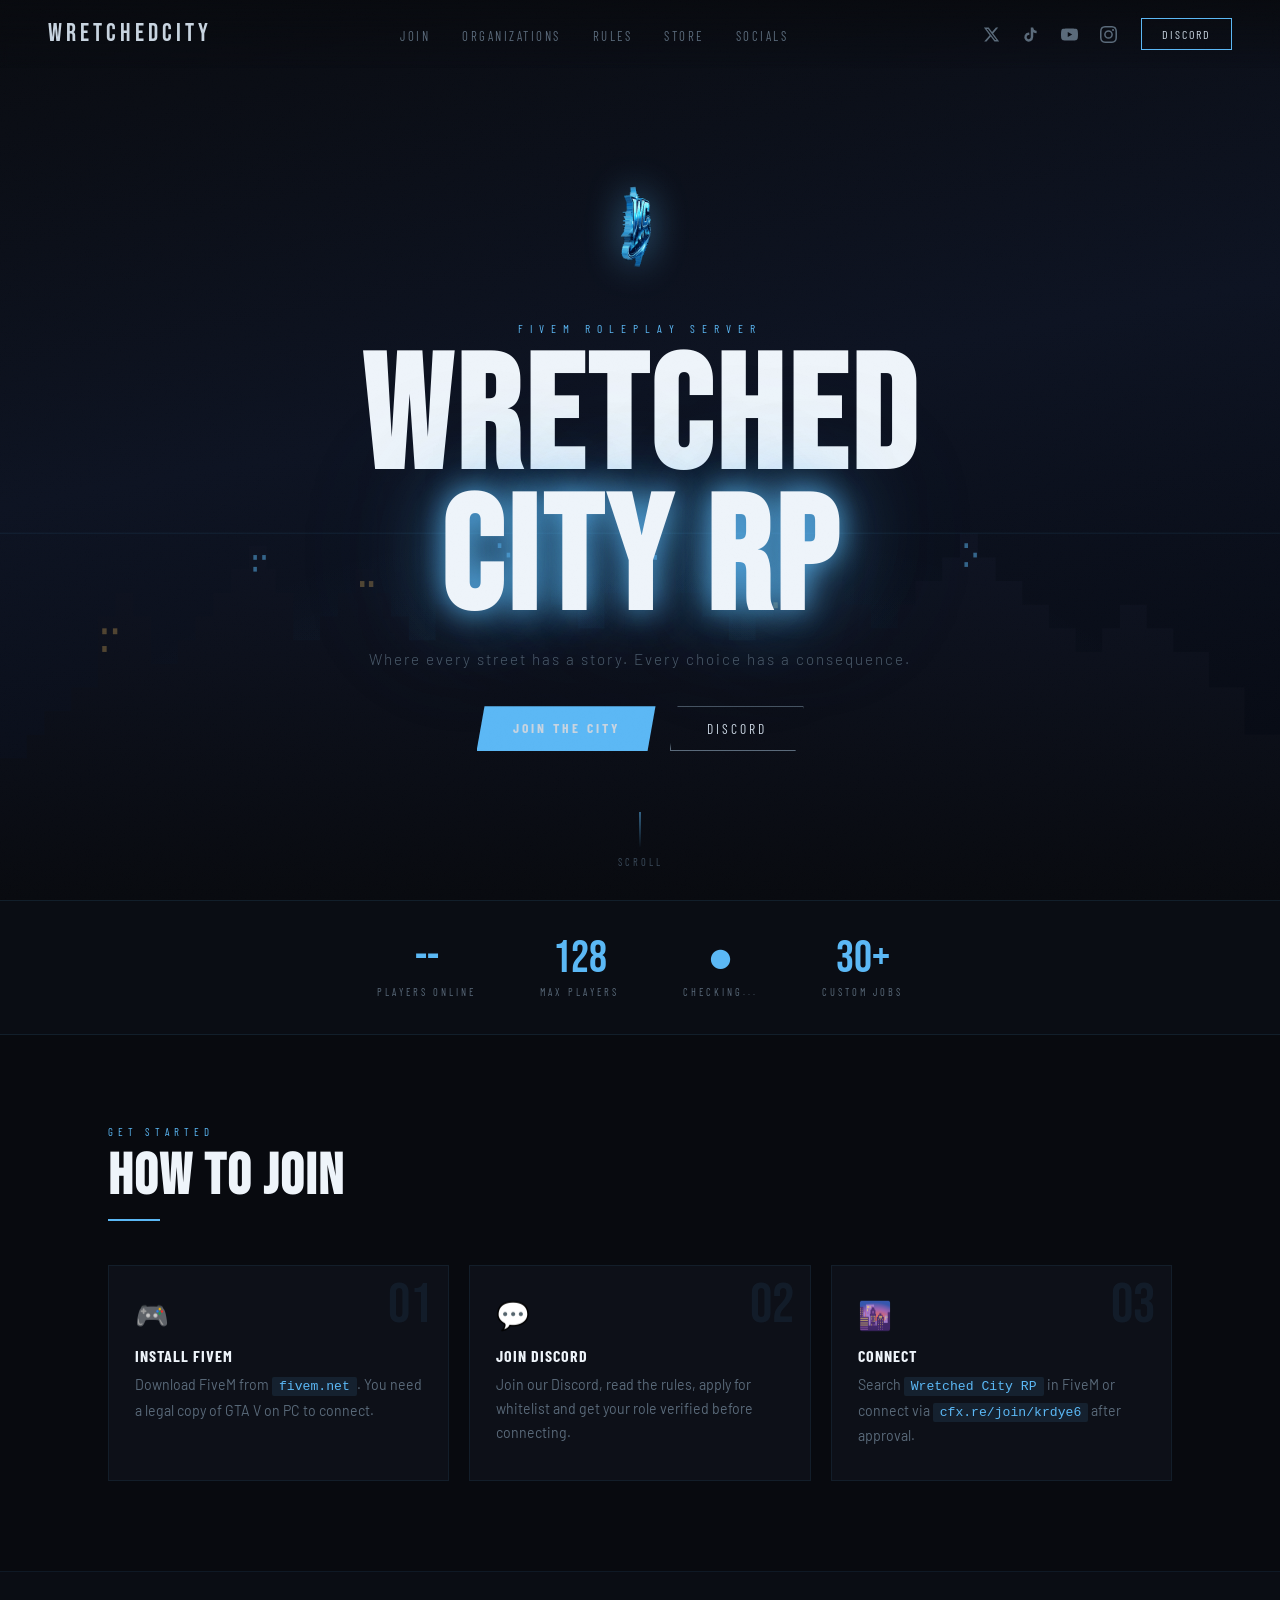
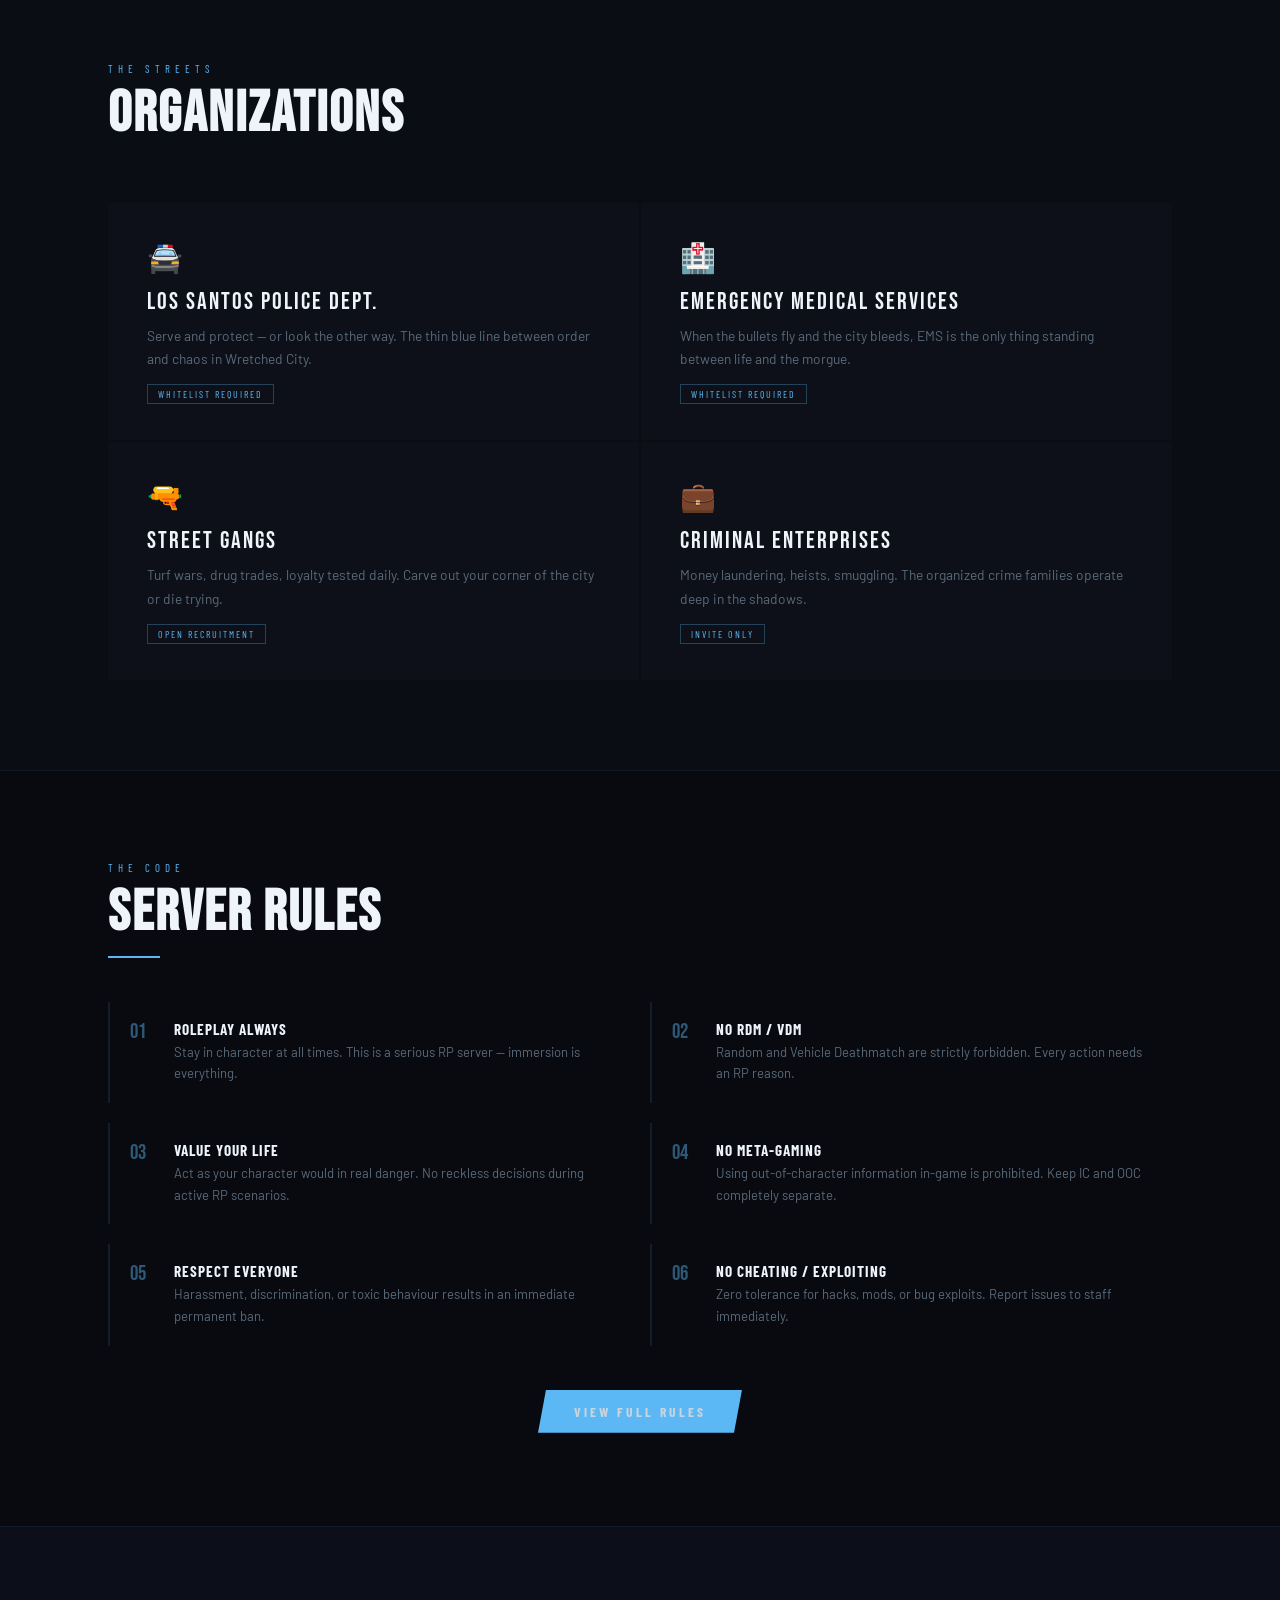
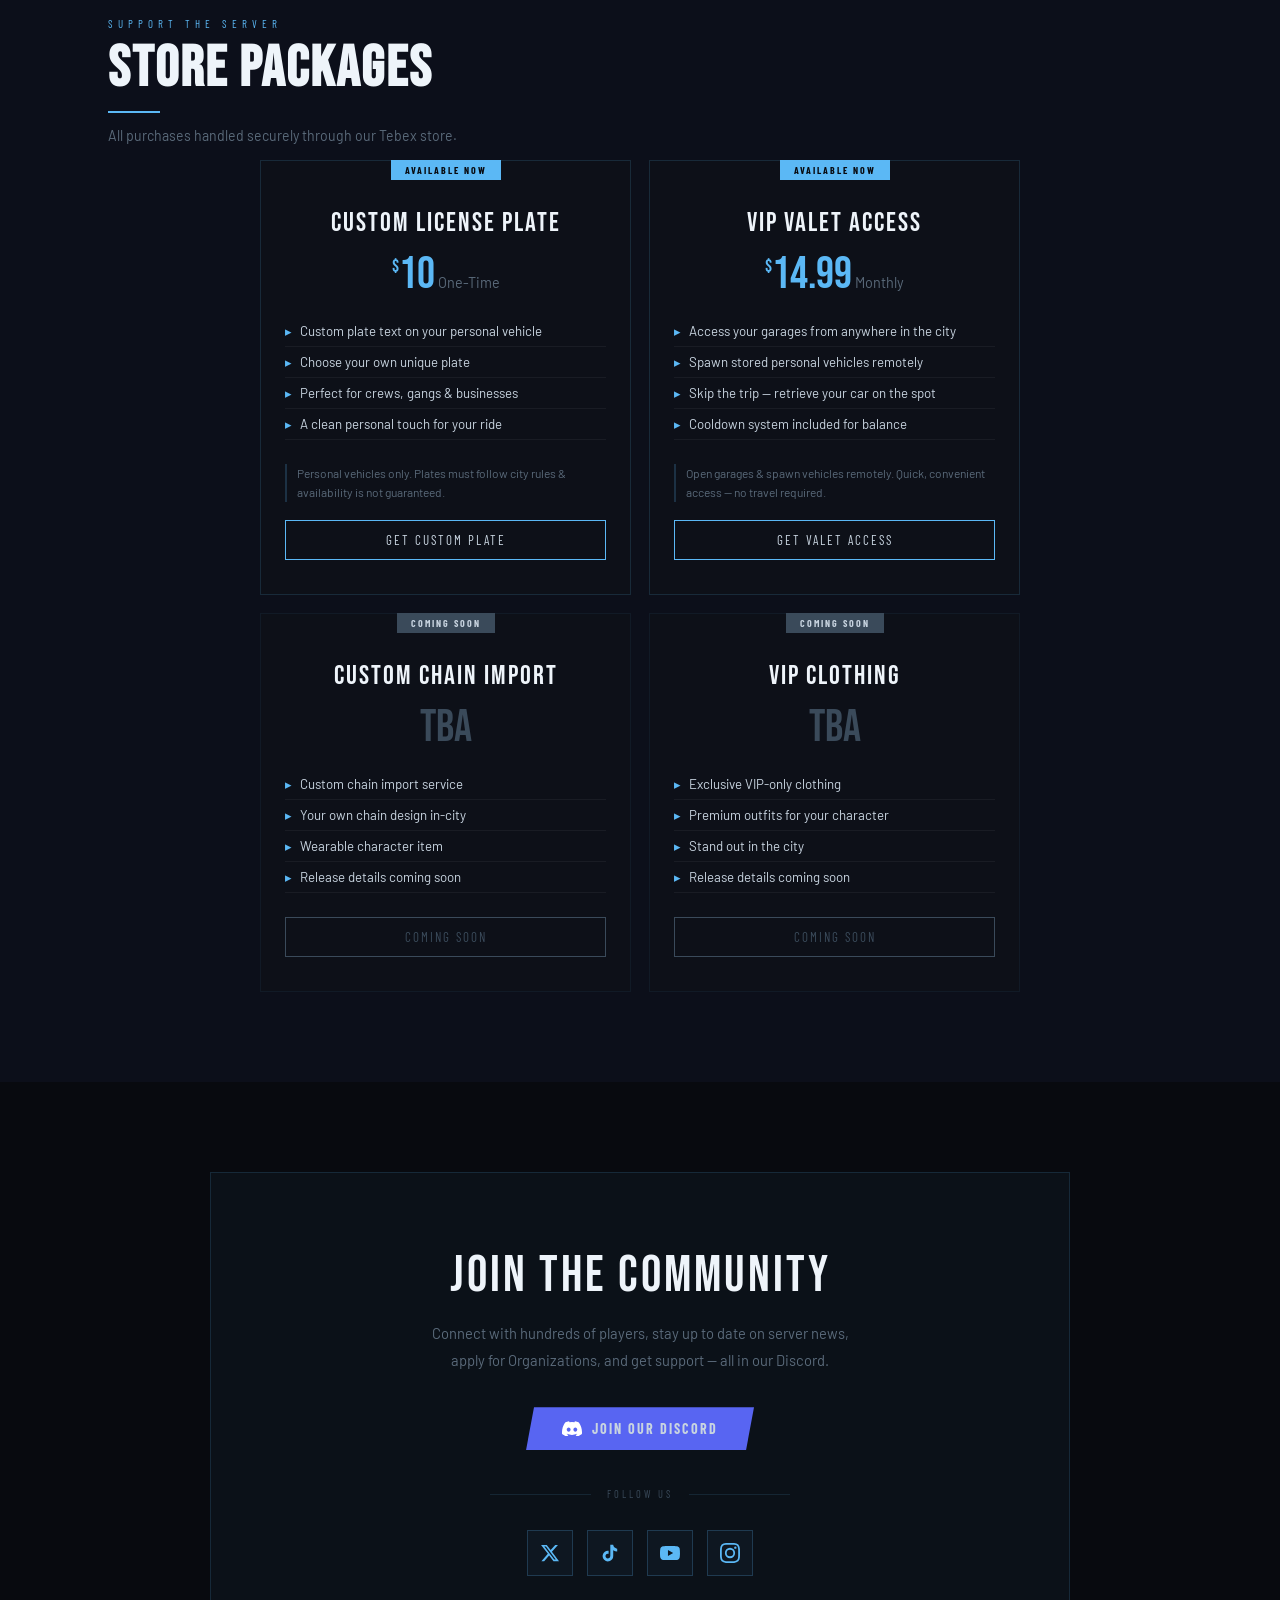
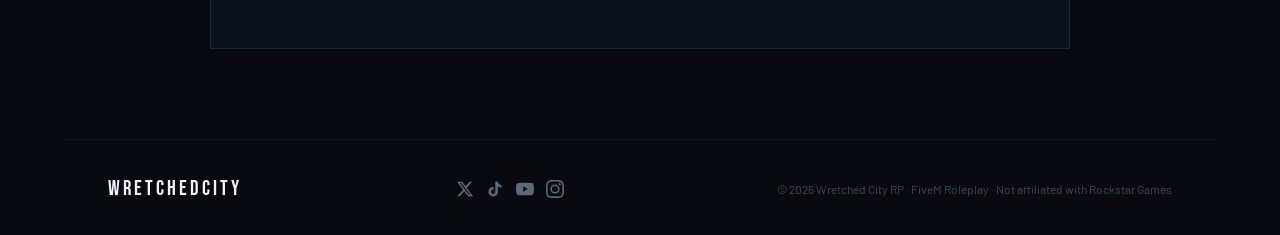
==== commit 80745c95: "Update index.html" ====
--- a/index.html
+++ b/index.html
@@ -339,7 +339,7 @@
   <div class="stat"><span class="stat-num" id="stat-online">--</span><span class="stat-label">Players Online</span></div>
   <div class="stat"><span class="stat-num" id="stat-max">128</span><span class="stat-label">Max Players</span></div>
   <div class="stat"><span class="stat-num" id="stat-status">●</span><span class="stat-label" id="stat-status-label">Checking...</span></div>
-  <div class="stat"><span class="stat-num" id="stat-jobs">15+</span><span class="stat-label">Custom Jobs</span></div>
+  <div class="stat"><span class="stat-num" id="stat-jobs">30+</span><span class="stat-label">Custom Jobs</span></div>
 </div>
 
 <div class="sw" id="join">
@@ -363,7 +363,7 @@
       <span class="step-n">03</span>
       <span class="step-icon">🌆</span>
       <span class="step-title">Connect</span>
-      <p class="step-text">Search <code>Wretched City RP</code> in FiveM or connect directly via <code>206.168.173.33:3017</code> after approval.</p>
+      <p class="step-text">Search <code>Wretched City RP</code> in FiveM or connect via <code>cfx.re/join/krdye6</code> after approval.</p>
     </div>
   </div>
 </div>
@@ -541,36 +541,60 @@
 </footer>
 
 <script>
-// dynamic.json is served by FiveM directly from your server — no API key needed.
-// corsproxy.io adds CORS headers so GitHub Pages can fetch it over HTTPS.
-const DYNAMIC_URL = 'https://api.allorigins.win/raw?url=http://206.168.173.33:3017/dynamic.json';
-
-async function fetchServerStats() {
-  const onlineEl = document.getElementById('stat-online');
-  const maxEl = document.getElementById('stat-max');
-  const statusEl = document.getElementById('stat-status');
-  const statusLabelEl = document.getElementById('stat-status-label');
-  try {
-    const res = await fetch(DYNAMIC_URL, { signal: AbortSignal.timeout(8000) });
-    if (!res.ok) throw new Error('bad response');
-    const data = await res.json();
-    onlineEl.textContent = data.clients ?? 0;
-    maxEl.textContent = data.sv_maxclients ?? 128;
-    statusEl.textContent = '●';
-    statusEl.style.cssText = 'color:#4ade80 !important; font-size:1.8rem !important; line-height:1 !important;';
-    statusLabelEl.textContent = 'Server Online';
-    statusLabelEl.style.cssText = 'color:#4ade80 !important;';
-  } catch (err) {
-    onlineEl.textContent = '0';
-    statusEl.textContent = '●';
-    statusEl.style.cssText = 'color:#f87171 !important; font-size:1.8rem !important; line-height:1 !important;';
-    statusLabelEl.textContent = 'Server Offline';
-    statusLabelEl.style.cssText = 'color:#f87171 !important;';
+// Live status. Tries FiveM's API, then several CORS proxies that read the
+// server's dynamic.json. If NONE respond (e.g. in a local/preview window that
+// blocks outside calls) it shows a neutral "Status Unavailable" instead of a
+// false "Offline". Real green "Online" only shows when a source actually answers.
+const CFX_ID = 'krdye6';
+const RAW = 'http://206.168.173.33:3017/dynamic.json';
+const SOURCES = [
+  { url: 'https://servers-frontend.fivem.net/api/servers/single/' + CFX_ID,
+    parse: d => (d && d.Data) ? { online: (d.Data.clients != null ? d.Data.clients : (d.Data.players ? d.Data.players.length : 0)), max: d.Data.sv_maxclients } : null },
+  { url: 'https://api.allorigins.win/raw?url=' + encodeURIComponent(RAW),
+    parse: d => d ? { online: d.clients, max: d.sv_maxclients } : null },
+  { url: 'https://corsproxy.io/?url=' + encodeURIComponent(RAW),
+    parse: d => d ? { online: d.clients, max: d.sv_maxclients } : null },
+  { url: 'https://api.codetabs.com/v1/proxy/?quest=' + RAW,
+    parse: d => d ? { online: d.clients, max: d.sv_maxclients } : null }
+];
+const onlineEl = document.getElementById('stat-online');
+const maxEl = document.getElementById('stat-max');
+const statusEl = document.getElementById('stat-status');
+const statusLabelEl = document.getElementById('stat-status-label');
+let statFails = 0, hadData = false;
+function showOnline(online, max) {
+  hadData = true;
+  onlineEl.textContent = online != null ? online : 0;
+  if (max != null) maxEl.textContent = max;
+  statusEl.textContent = '\u25CF';
+  statusEl.style.cssText = 'color:#4ade80 !important; font-size:1.8rem !important; line-height:1 !important;';
+  statusLabelEl.textContent = 'Server Online';
+  statusLabelEl.style.cssText = 'color:#4ade80 !important;';
+}
+function showUnknown() {
+  if (!hadData) onlineEl.textContent = '\u2014';
+  statusEl.textContent = '\u25CF';
+  statusEl.style.cssText = 'color:#5a6a7a !important; font-size:1.8rem !important; line-height:1 !important;';
+  statusLabelEl.textContent = 'Status Unavailable';
+  statusLabelEl.style.cssText = 'color:#5a6a7a !important;';
+}
+async function trySource(src) {
+  const res = await fetch(src.url, { signal: AbortSignal.timeout(7000) });
+  if (!res.ok) throw new Error('http');
+  const out = src.parse(await res.json());
+  if (!out || out.max == null) throw new Error('shape');
+  return out;
+}
+async function refreshStats() {
+  for (const src of SOURCES) {
+    try { const r = await trySource(src); statFails = 0; showOnline(r.online, r.max); return; }
+    catch (e) { /* try next source */ }
   }
-}
-
-fetchServerStats();
-setInterval(fetchServerStats, 30000);
+  statFails++;
+  if (statFails >= 3) showUnknown();
+}
+refreshStats();
+setInterval(refreshStats, 30000);
 </script>
 
 <script>
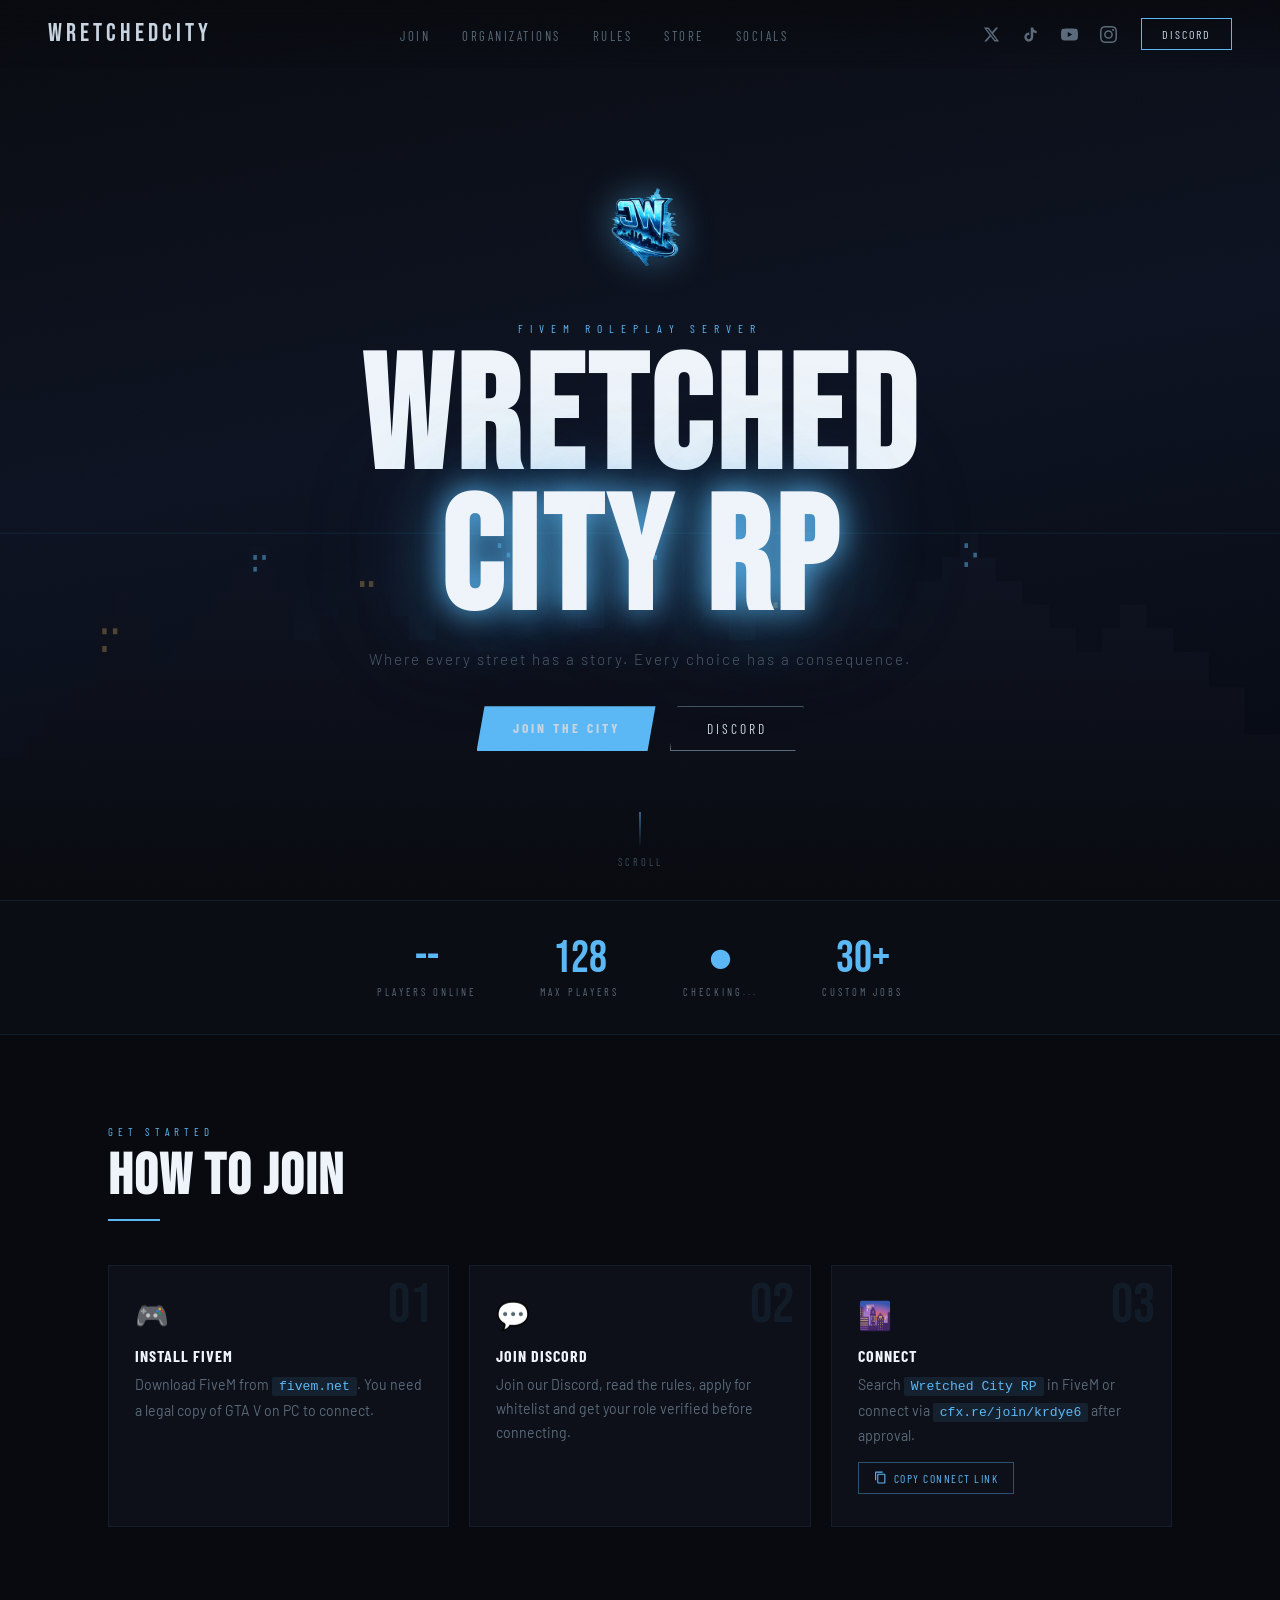
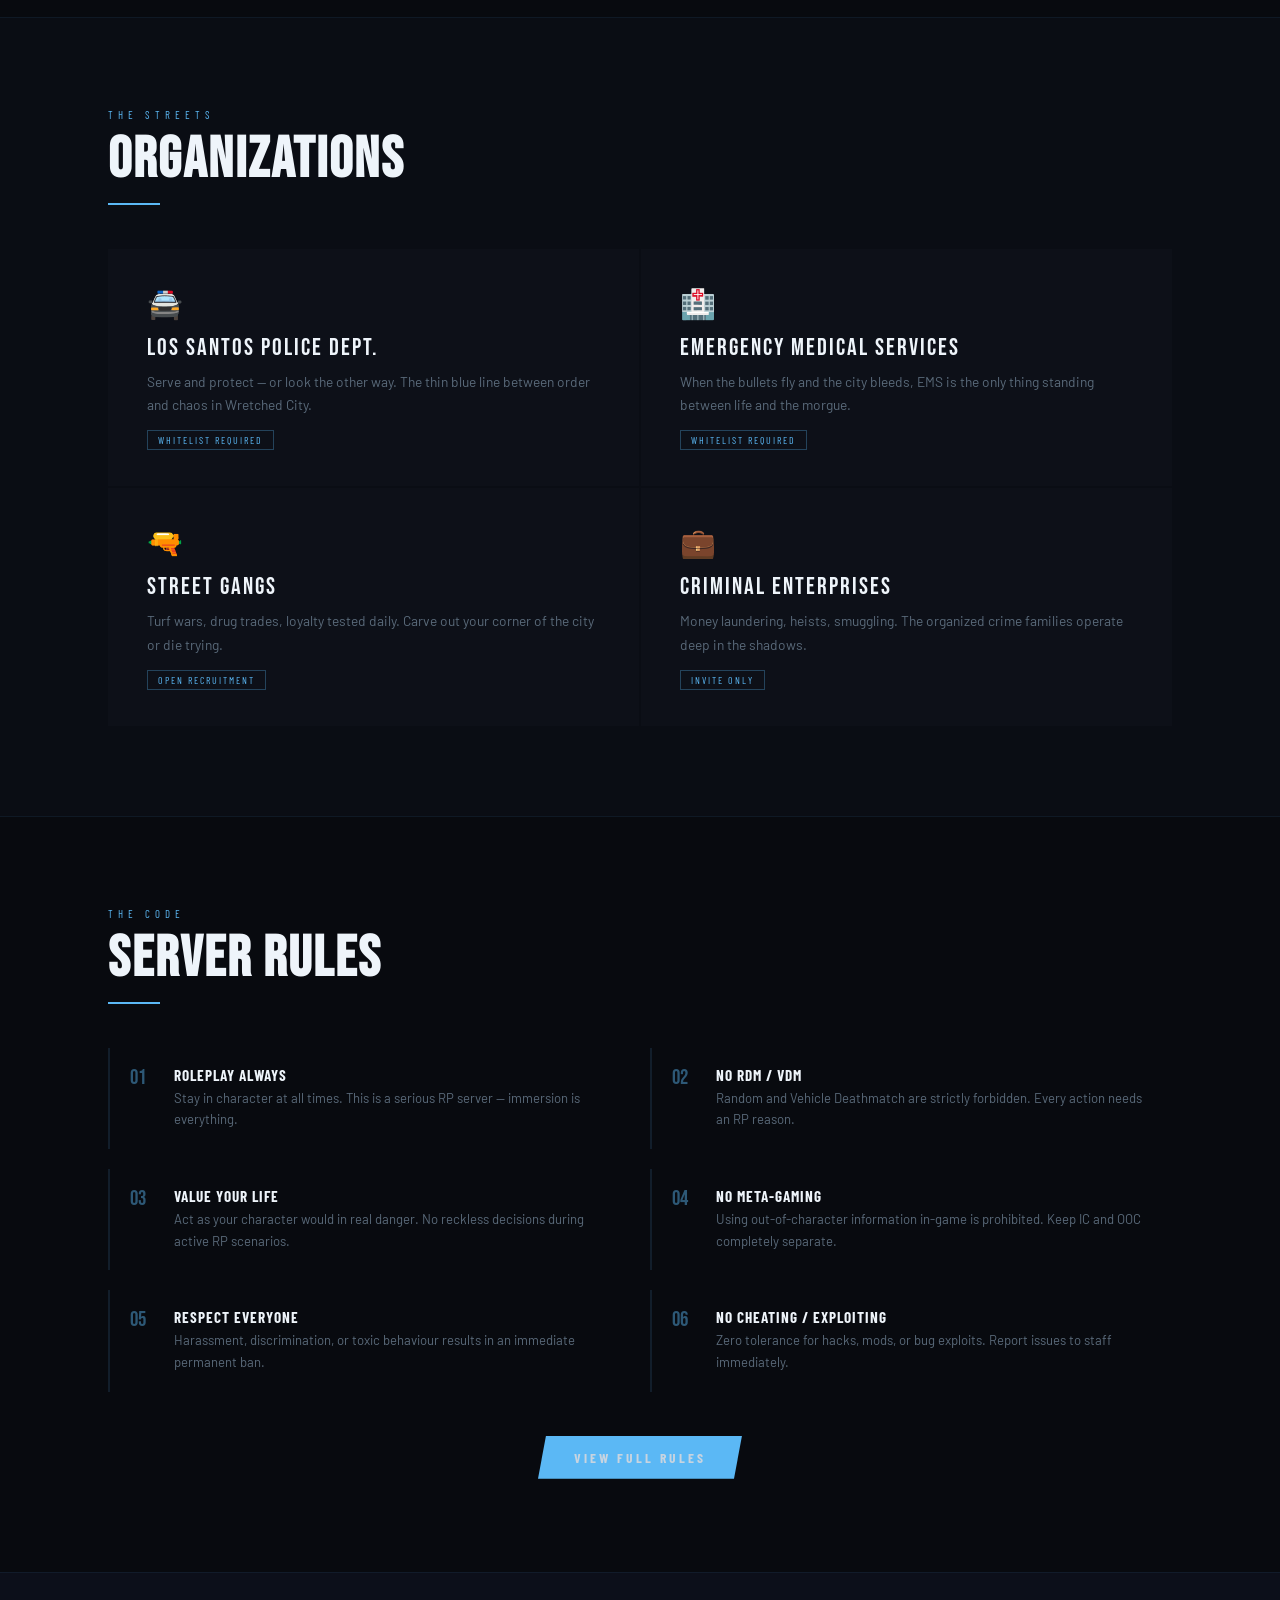
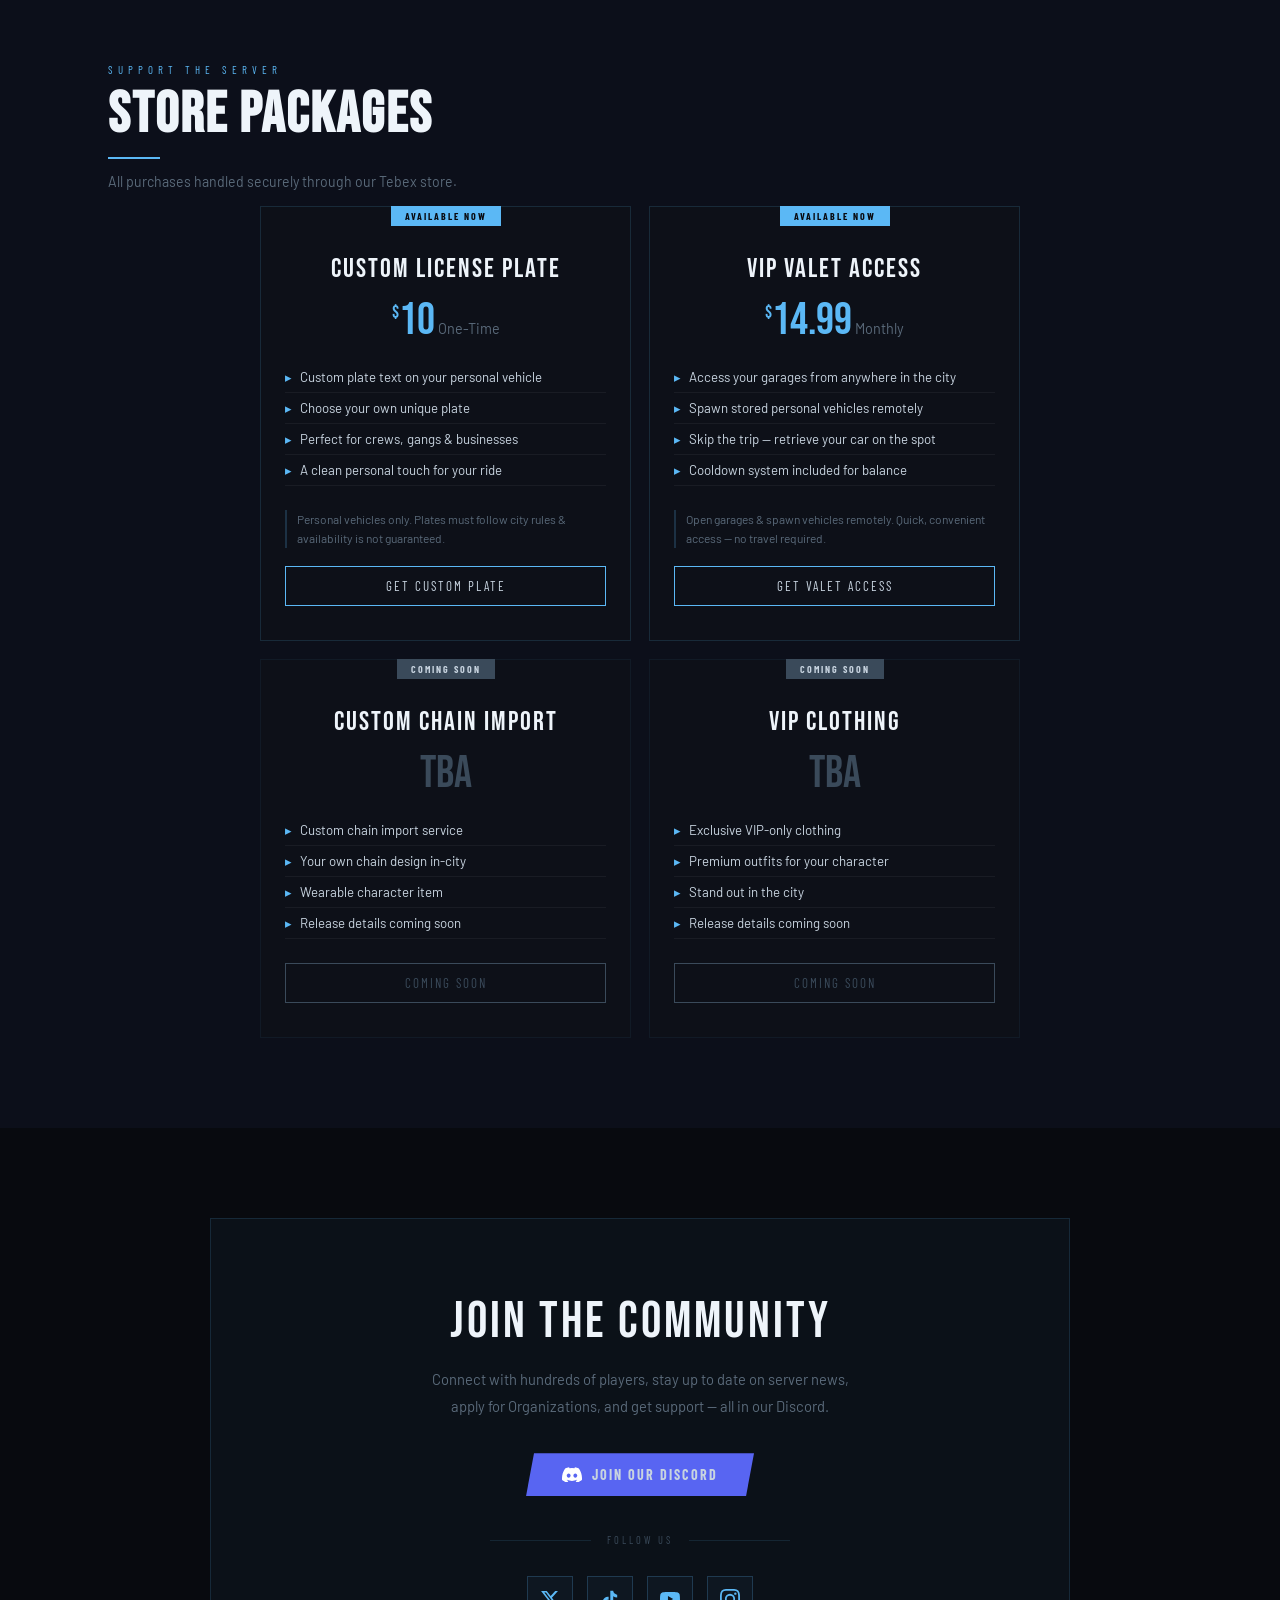
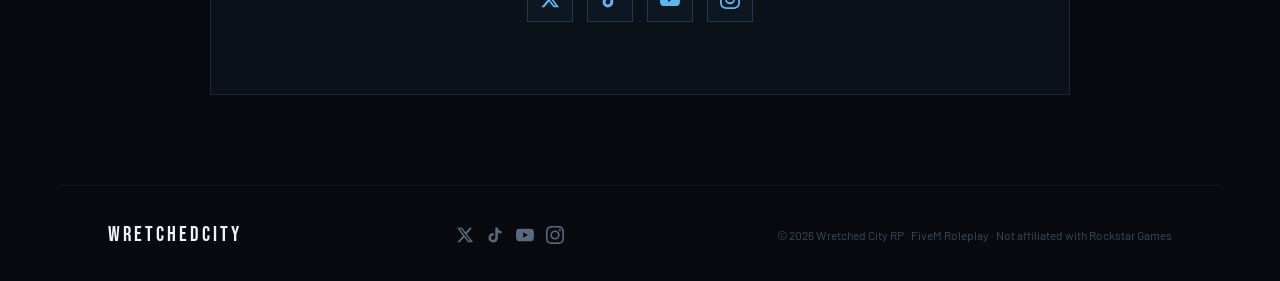
==== commit 1d14a569: "Update index.html" ====
--- a/index.html
+++ b/index.html
@@ -7,6 +7,18 @@
 <meta name="theme-color" content="#080a0f"/>
 <link rel="icon" type="image/png" href="favicon.png"/>
 <link rel="apple-touch-icon" href="favicon.png"/>
+<!-- Open Graph / share preview. If you move to a custom domain (e.g. wretchedcity.com),
+     change the BASE in these URLs to https://wretchedcity.com -->
+<meta property="og:type" content="website"/>
+<meta property="og:site_name" content="Wretched City RP"/>
+<meta property="og:title" content="Wretched City RP — FiveM Roleplay Server"/>
+<meta property="og:description" content="Where every street has a story. Every choice has a consequence. Join the city."/>
+<meta property="og:image" content="https://wretchedcityrp.github.io/Wretched-city-/og-image.png"/>
+<meta property="og:url" content="https://wretchedcityrp.github.io/Wretched-city-/"/>
+<meta name="twitter:card" content="summary_large_image"/>
+<meta name="twitter:title" content="Wretched City RP — FiveM Roleplay Server"/>
+<meta name="twitter:description" content="Where every street has a story. Every choice has a consequence. Join the city."/>
+<meta name="twitter:image" content="https://wretchedcityrp.github.io/Wretched-city-/og-image.png"/>
 <title>Wretched City RP</title>
 <link rel="preconnect" href="https://fonts.googleapis.com"/>
 <link rel="preconnect" href="https://fonts.gstatic.com" crossorigin/>
@@ -109,6 +121,9 @@
 .step-title { font-family:'Barlow Condensed','Arial Narrow',Arial,sans-serif !important; font-size:1rem !important; font-weight:700 !important; letter-spacing:1px !important; text-transform:uppercase !important; color:#eef4fa !important; margin-bottom:8px !important; display:block !important; }
 .step-text { font-size:0.88rem !important; color:#5a6a7a !important; line-height:1.7 !important; }
 .step-text code { background:rgba(91,184,245,0.1) !important; color:#5bb8f5 !important; padding:2px 7px !important; font-size:0.82rem !important; border-radius:2px !important; }
+.copy-connect { margin-top:14px !important; display:inline-flex !important; align-items:center !important; gap:7px !important; font-family:'Barlow Condensed','Arial Narrow',Arial,sans-serif !important; font-size:0.72rem !important; letter-spacing:1.5px !important; text-transform:uppercase !important; color:#5bb8f5 !important; background:transparent !important; border:1px solid rgba(91,184,245,0.4) !important; padding:8px 15px !important; cursor:pointer !important; -webkit-appearance:none !important; appearance:none !important; transition:all 0.2s !important; }
+.copy-connect:hover { background:#5bb8f5 !important; color:#080a0f !important; }
+.copy-connect svg { width:13px !important; height:13px !important; fill:currentColor !important; }
 
 /* Organizations */
 .Organizations-grid { display:grid !important; grid-template-columns:repeat(2,1fr) !important; gap:2px !important; }
@@ -364,6 +379,7 @@
       <span class="step-icon">🌆</span>
       <span class="step-title">Connect</span>
       <p class="step-text">Search <code>Wretched City RP</code> in FiveM or connect via <code>cfx.re/join/krdye6</code> after approval.</p>
+      <button class="copy-connect" type="button" onclick="copyConnect(this)"><svg viewBox="0 0 24 24" xmlns="http://www.w3.org/2000/svg"><path d="M16 1H4a2 2 0 0 0-2 2v14h2V3h12V1zm3 4H8a2 2 0 0 0-2 2v14a2 2 0 0 0 2 2h11a2 2 0 0 0 2-2V7a2 2 0 0 0-2-2zm0 16H8V7h11v14z"/></svg><span>Copy Connect Link</span></button>
     </div>
   </div>
 </div>
@@ -586,12 +602,13 @@
   return out;
 }
 async function refreshStats() {
-  for (const src of SOURCES) {
-    try { const r = await trySource(src); statFails = 0; showOnline(r.online, r.max); return; }
-    catch (e) { /* try next source */ }
+  try {
+    const r = await Promise.any(SOURCES.map(trySource));   // all sources at once, first to answer wins
+    statFails = 0; showOnline(r.online, r.max);
+  } catch (e) {
+    statFails++;
+    if (statFails >= 3) showUnknown();
   }
-  statFails++;
-  if (statFails >= 3) showUnknown();
 }
 refreshStats();
 setInterval(refreshStats, 30000);
@@ -639,5 +656,16 @@
 })();
 </script>
 
+<script>
+function copyConnect(btn){
+  var link='cfx.re/join/krdye6';
+  var label=btn.querySelector('span');
+  function done(){ var t=label.textContent; label.textContent='Copied!'; setTimeout(function(){ label.textContent='Copy Connect Link'; },1600); }
+  if(navigator.clipboard && navigator.clipboard.writeText){ navigator.clipboard.writeText(link).then(done).catch(function(){ fallback(); }); }
+  else { fallback(); }
+  function fallback(){ var ta=document.createElement('textarea'); ta.value=link; document.body.appendChild(ta); ta.select(); try{document.execCommand('copy');}catch(e){} document.body.removeChild(ta); done(); }
+}
+</script>
+
 </body>
 </html>
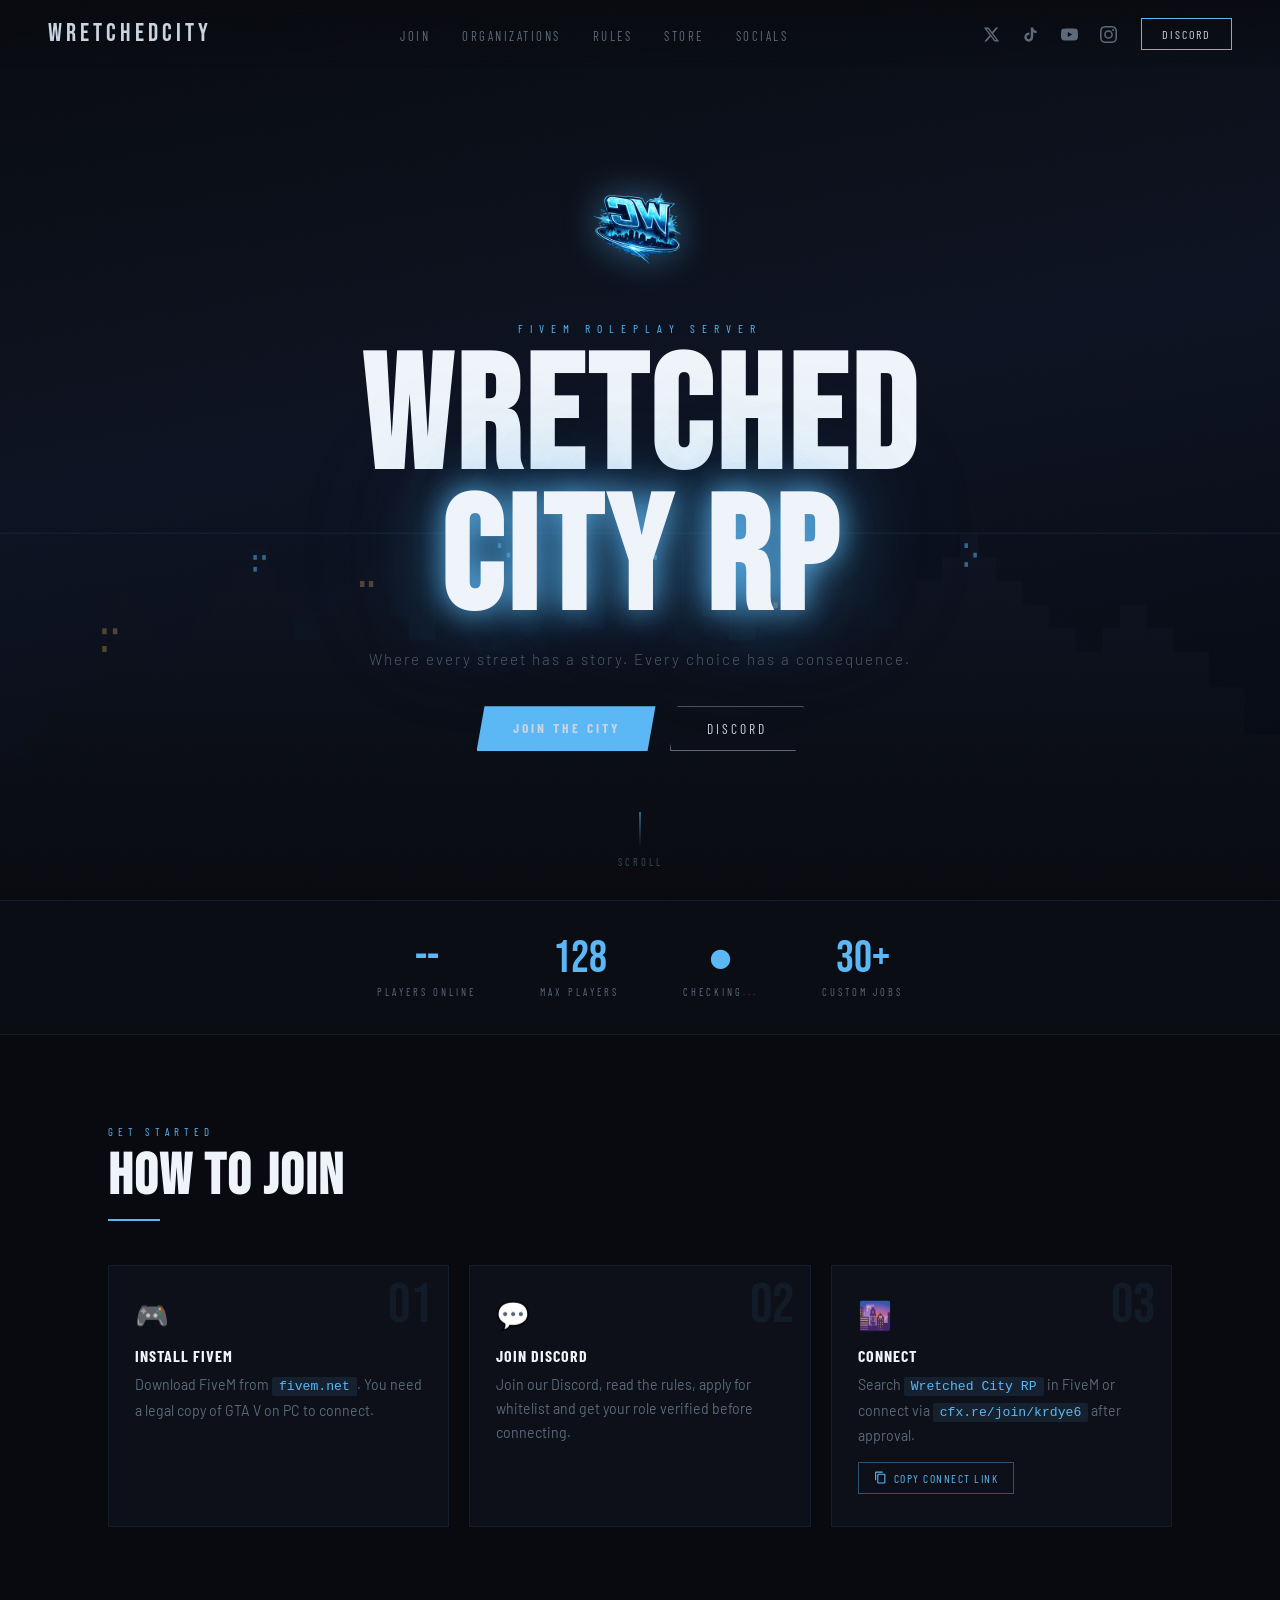
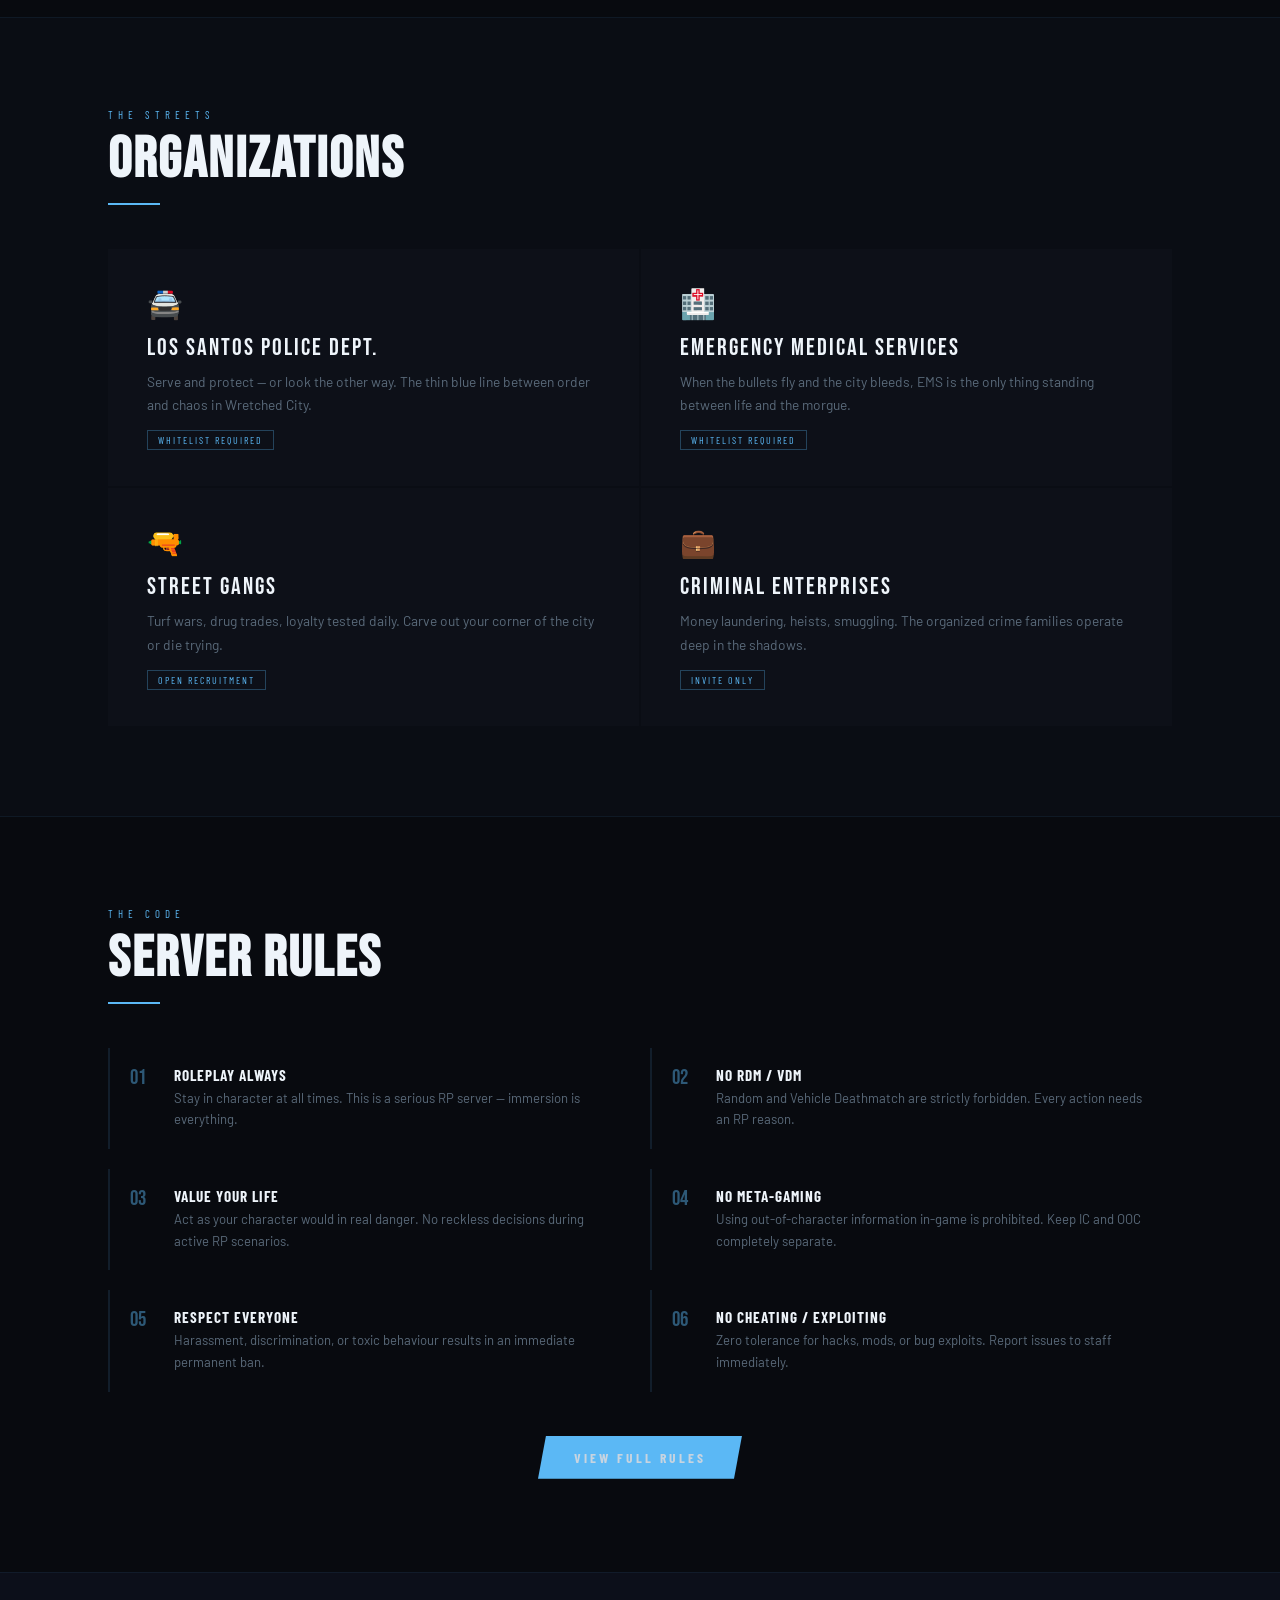
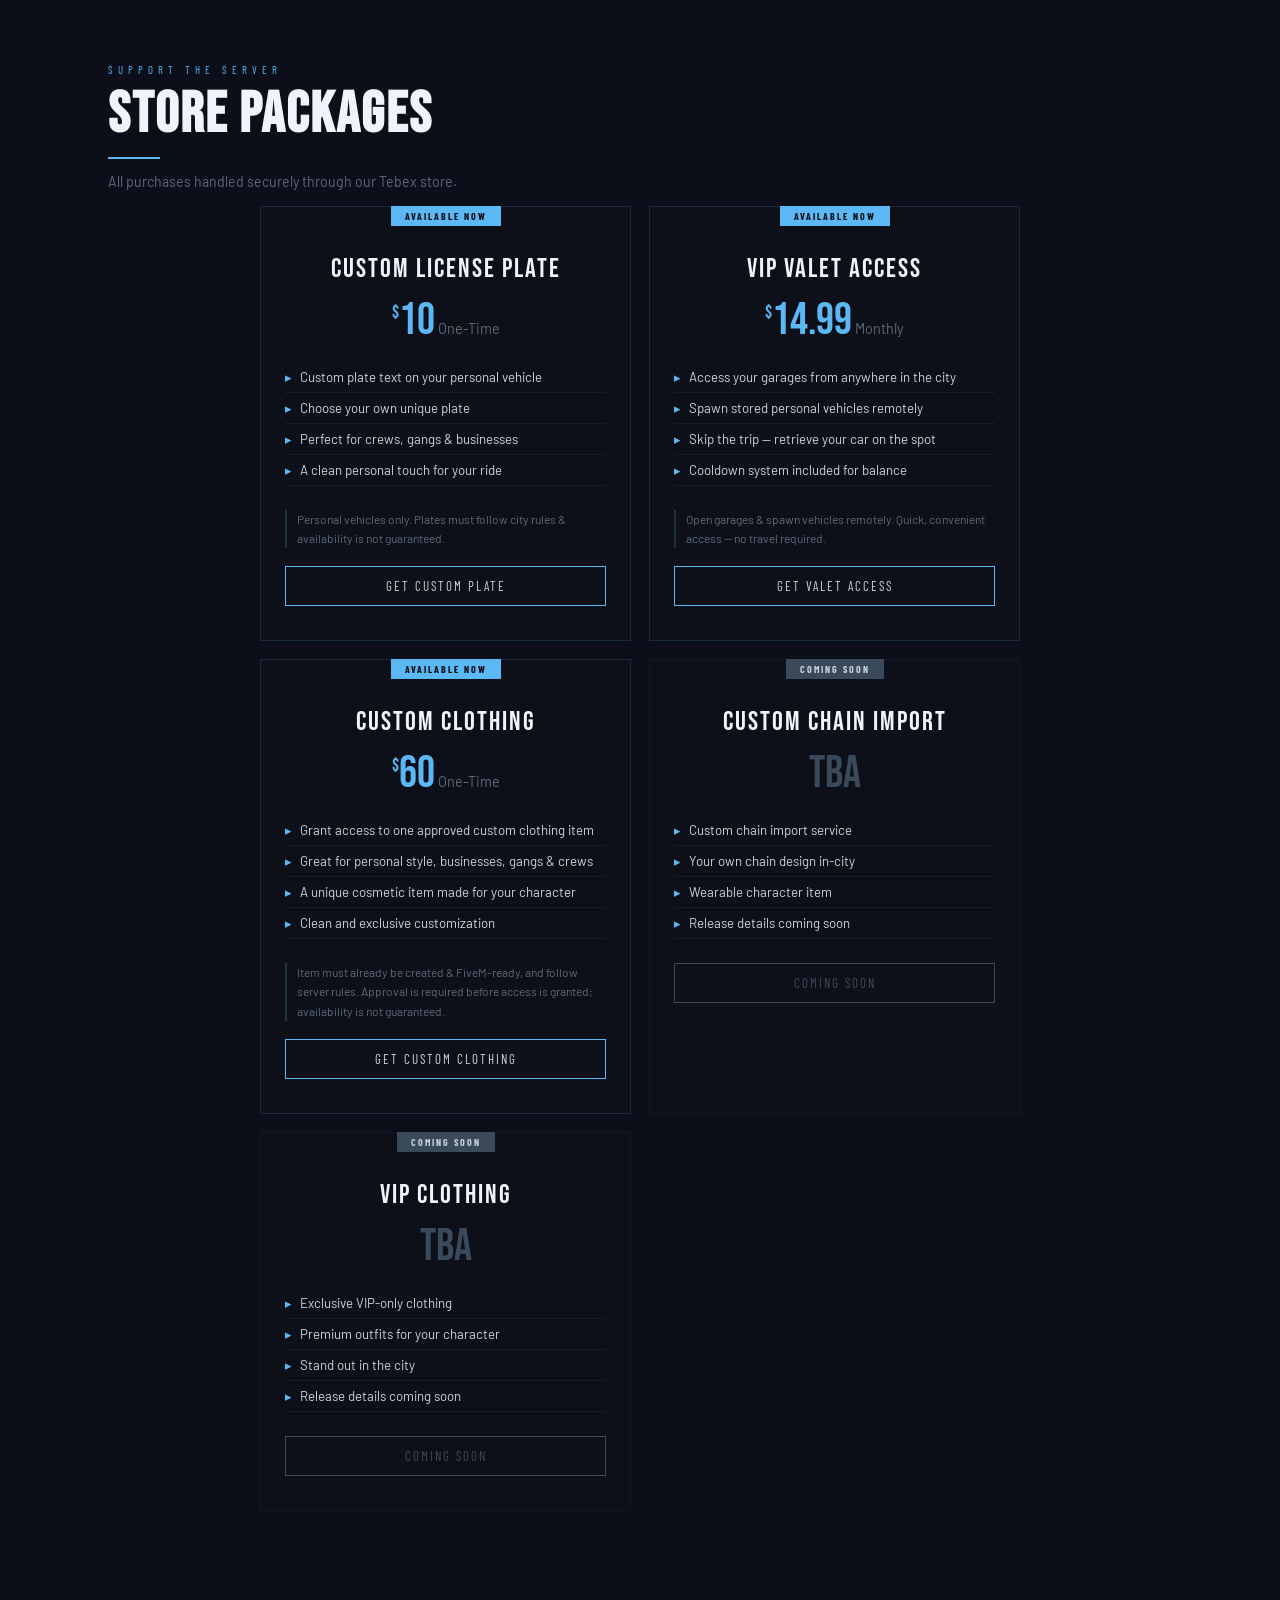
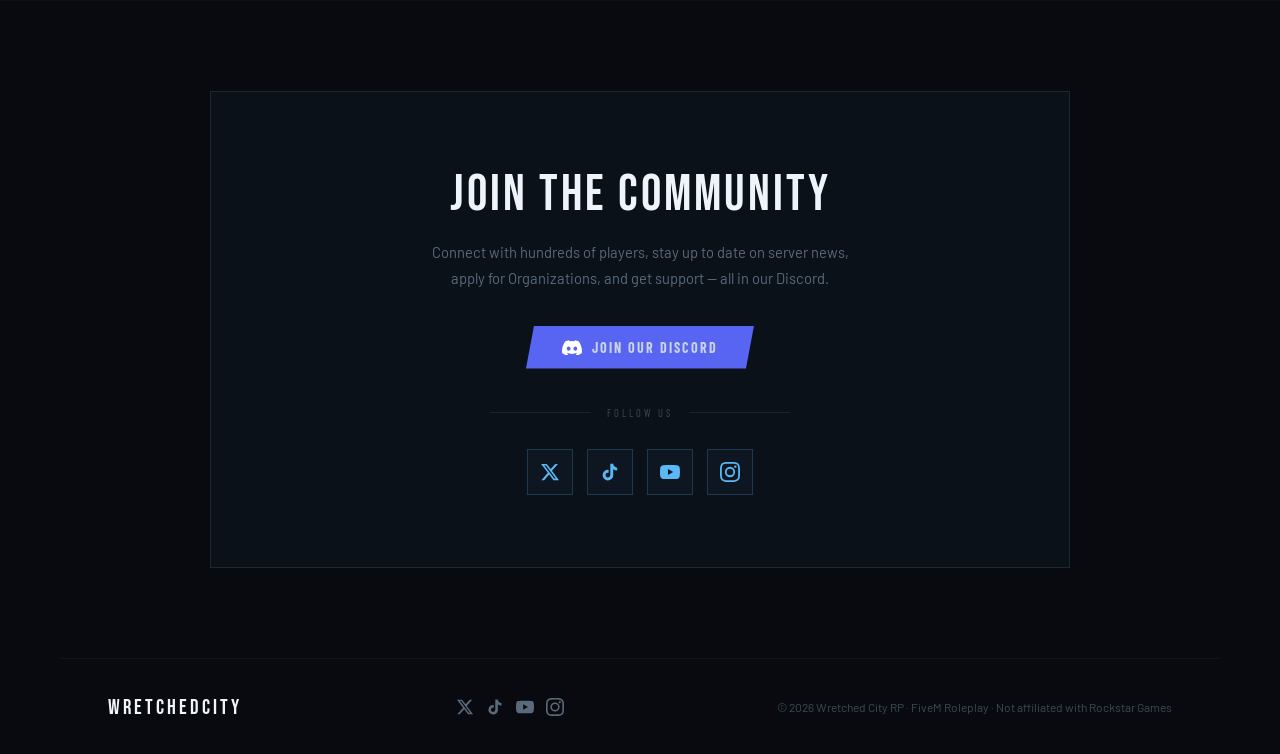
==== commit 25630efd: "Update index.html" ====
--- a/index.html
+++ b/index.html
@@ -1,5 +1,4 @@
 <!DOCTYPE html>
-
 <html lang="en" style="background:#080a0f;">
 <head>
 <meta charset="UTF-8"/>
@@ -485,6 +484,21 @@
         </ul>
         <p class="pkg-note">Open garages &amp; spawn vehicles remotely. Quick, convenient access — no travel required.</p>
         <a href="https://wretched-city.tebex.io/package/7487746" target="_blank" class="btn-pkg">Get Valet Access</a>
+      </div>
+
+      <!-- LIVE: Custom Clothing -->
+      <div class="pkg-card">
+        <div class="pkg-badge">Available Now</div>
+        <span class="pkg-name">Custom Clothing</span>
+        <span class="pkg-price"><sup>$</sup>60<span class="pkg-mo"> One-Time</span></span>
+        <ul class="pkg-features">
+          <li>Grant access to one approved custom clothing item</li>
+          <li>Great for personal style, businesses, gangs &amp; crews</li>
+          <li>A unique cosmetic item made for your character</li>
+          <li>Clean and exclusive customization</li>
+        </ul>
+        <p class="pkg-note">Item must already be created &amp; FiveM-ready, and follow server rules. Approval is required before access is granted; availability is not guaranteed.</p>
+        <a href="https://wretched-city.tebex.io/package/REPLACE_WITH_CLOTHING_PACKAGE_ID" target="_blank" class="btn-pkg">Get Custom Clothing</a>
       </div>
 
       <!-- COMING SOON: Custom Chain Import -->
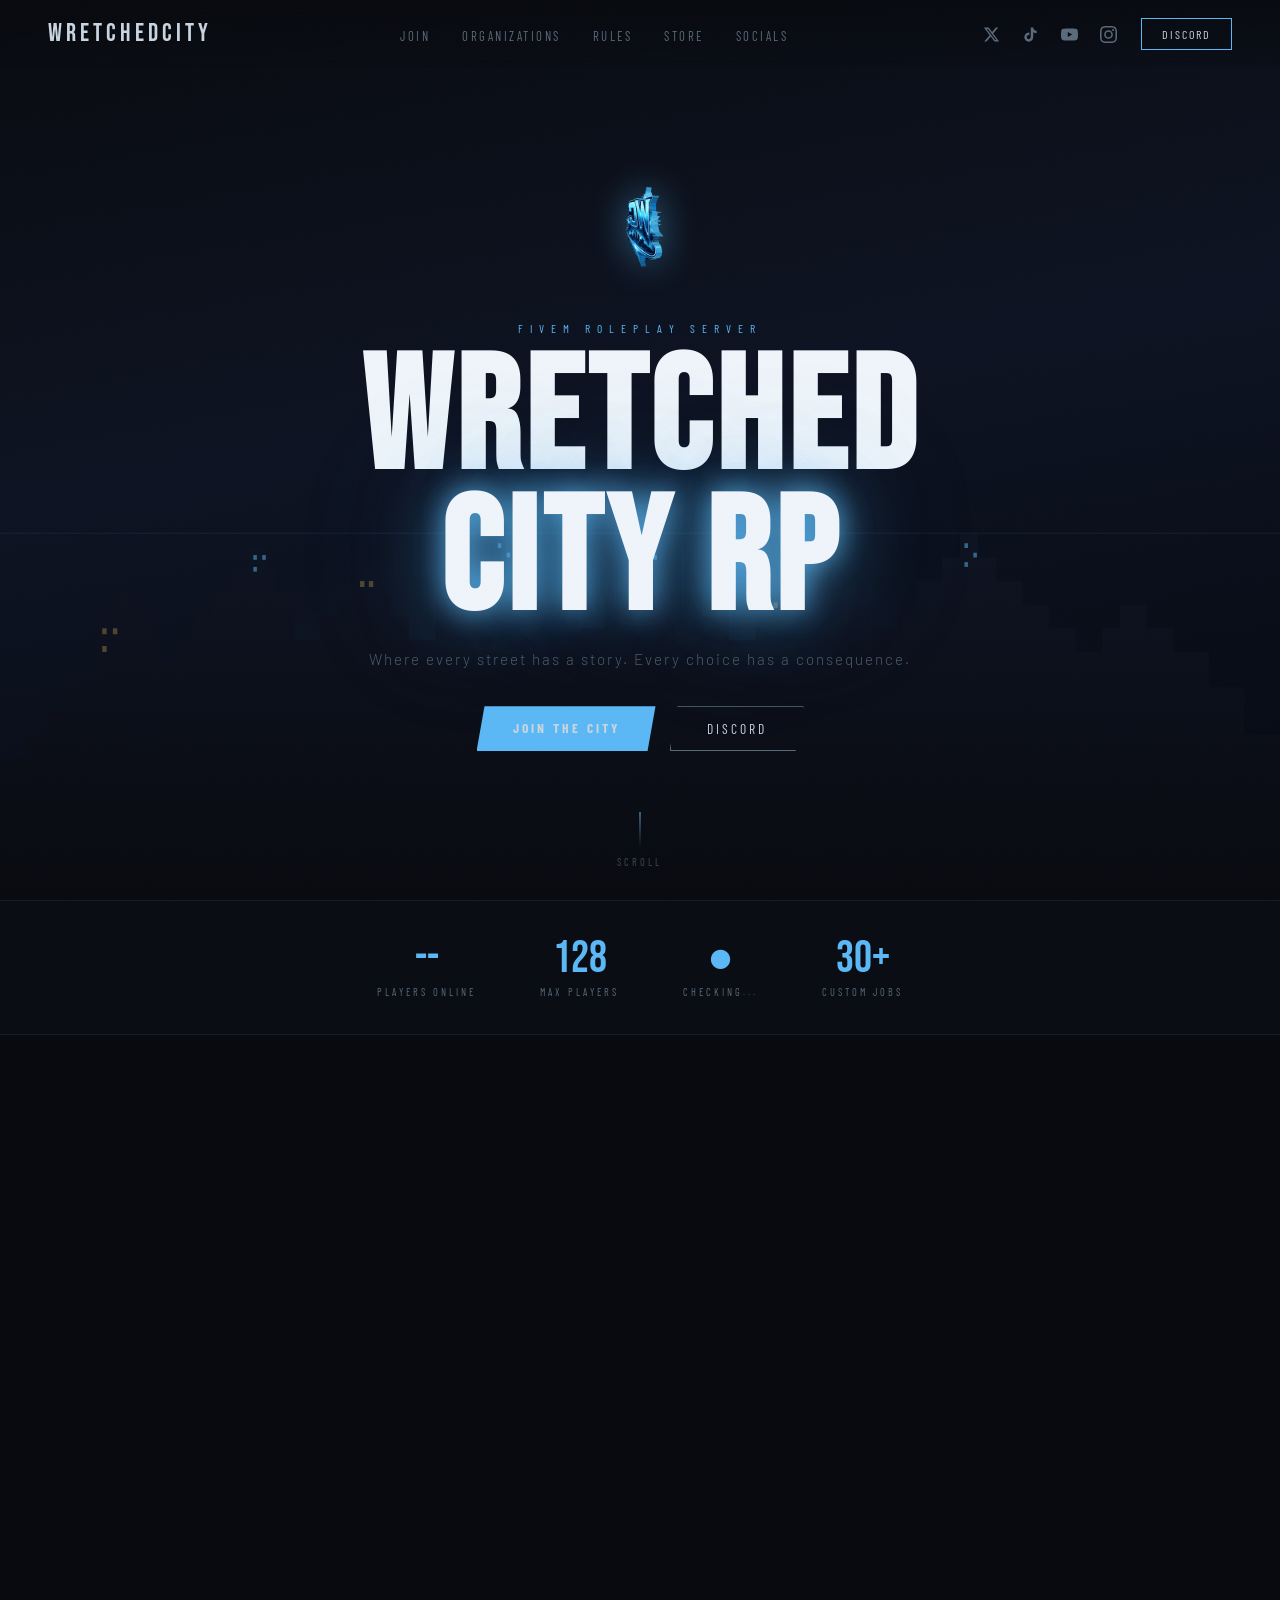
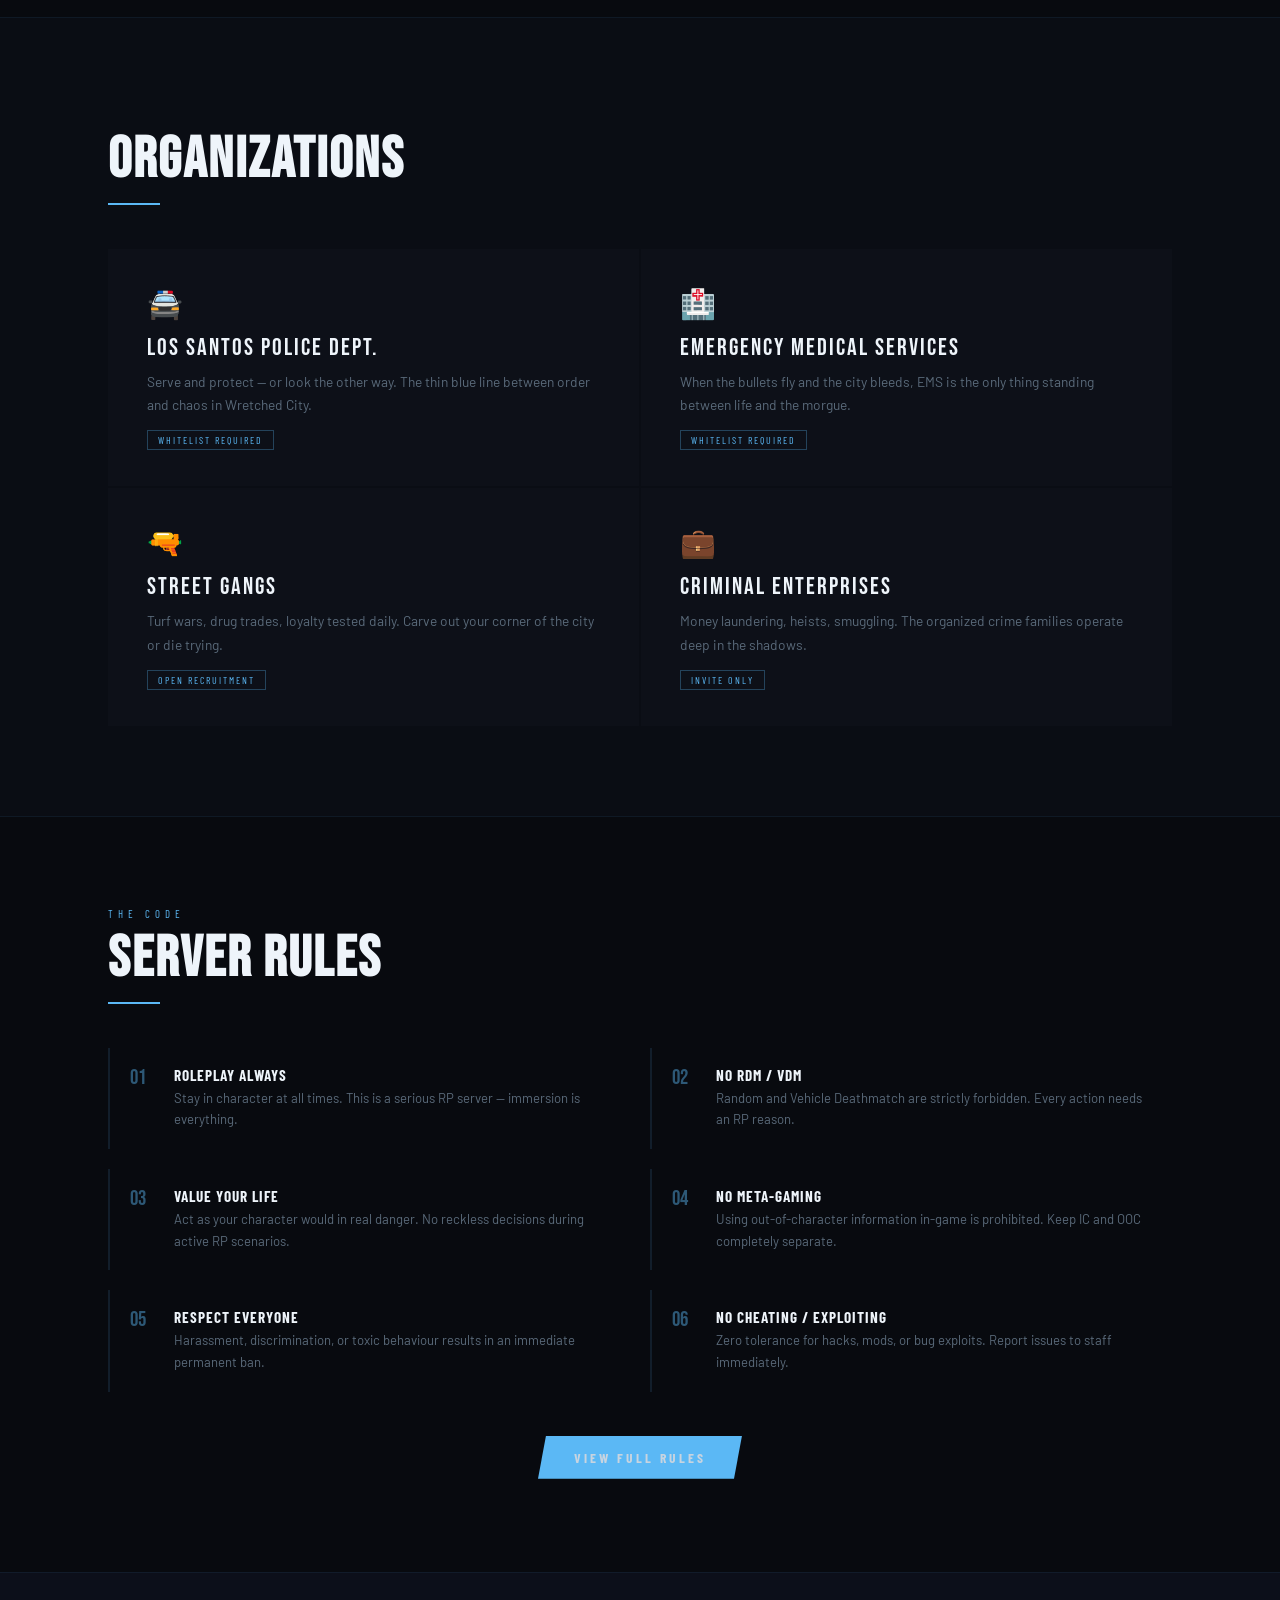
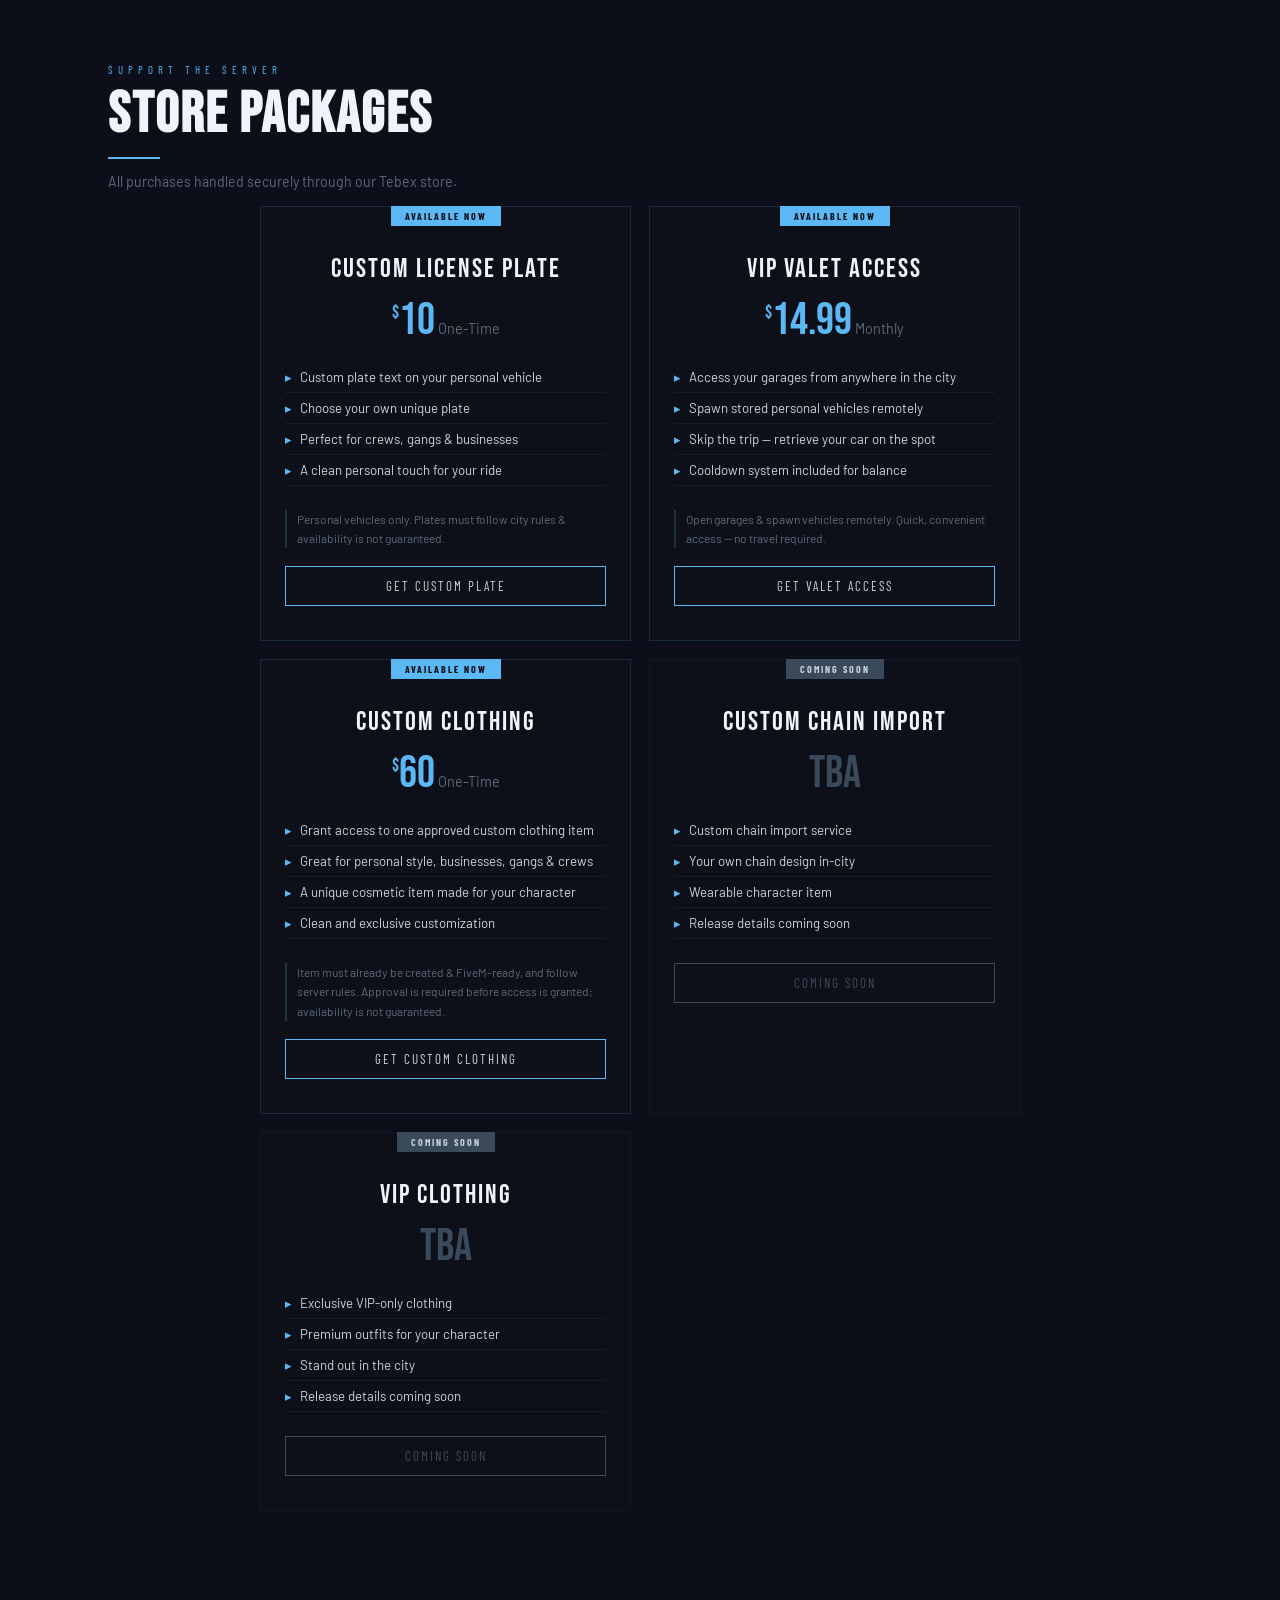
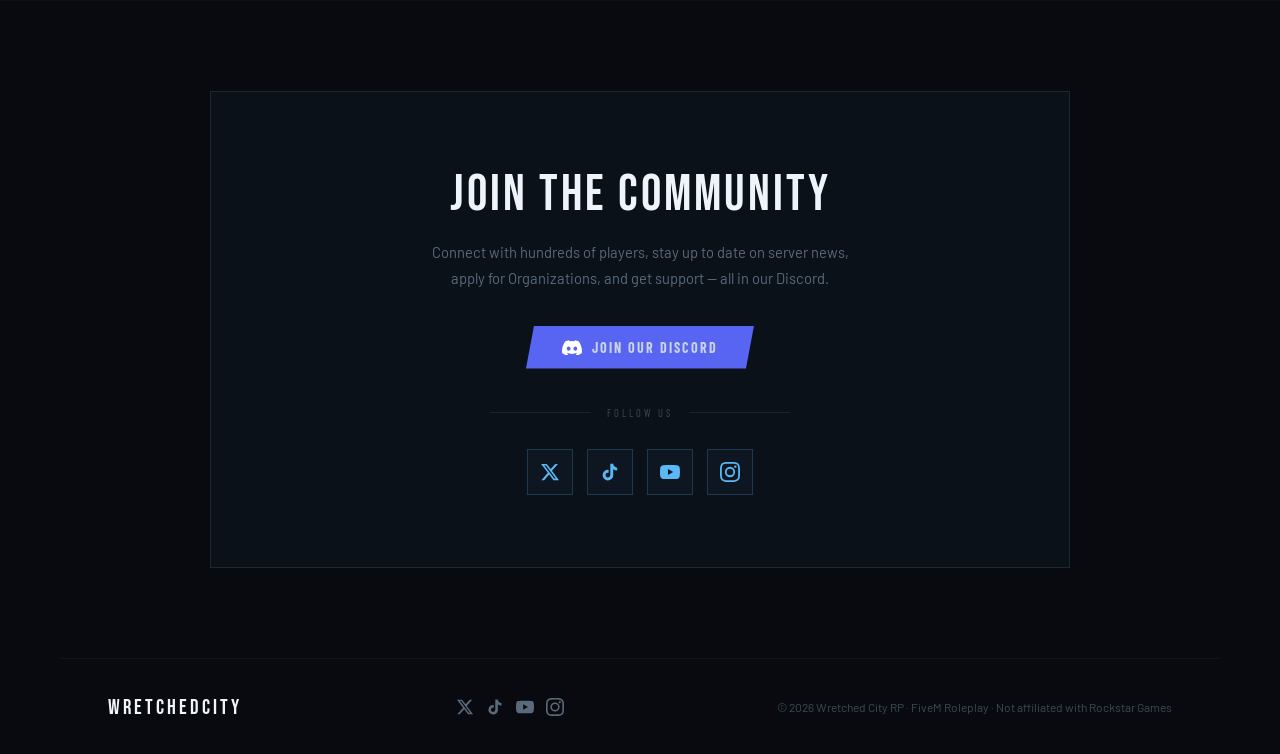
==== commit d12e4d33: "Update index.html" ====
--- a/index.html
+++ b/index.html
@@ -498,7 +498,7 @@
           <li>Clean and exclusive customization</li>
         </ul>
         <p class="pkg-note">Item must already be created &amp; FiveM-ready, and follow server rules. Approval is required before access is granted; availability is not guaranteed.</p>
-        <a href="https://wretched-city.tebex.io/package/REPLACE_WITH_CLOTHING_PACKAGE_ID" target="_blank" class="btn-pkg">Get Custom Clothing</a>
+        <a href="https://wretched-city.tebex.io/package/7544519" target="_blank" class="btn-pkg">Get Custom Clothing</a>
       </div>
 
       <!-- COMING SOON: Custom Chain Import -->
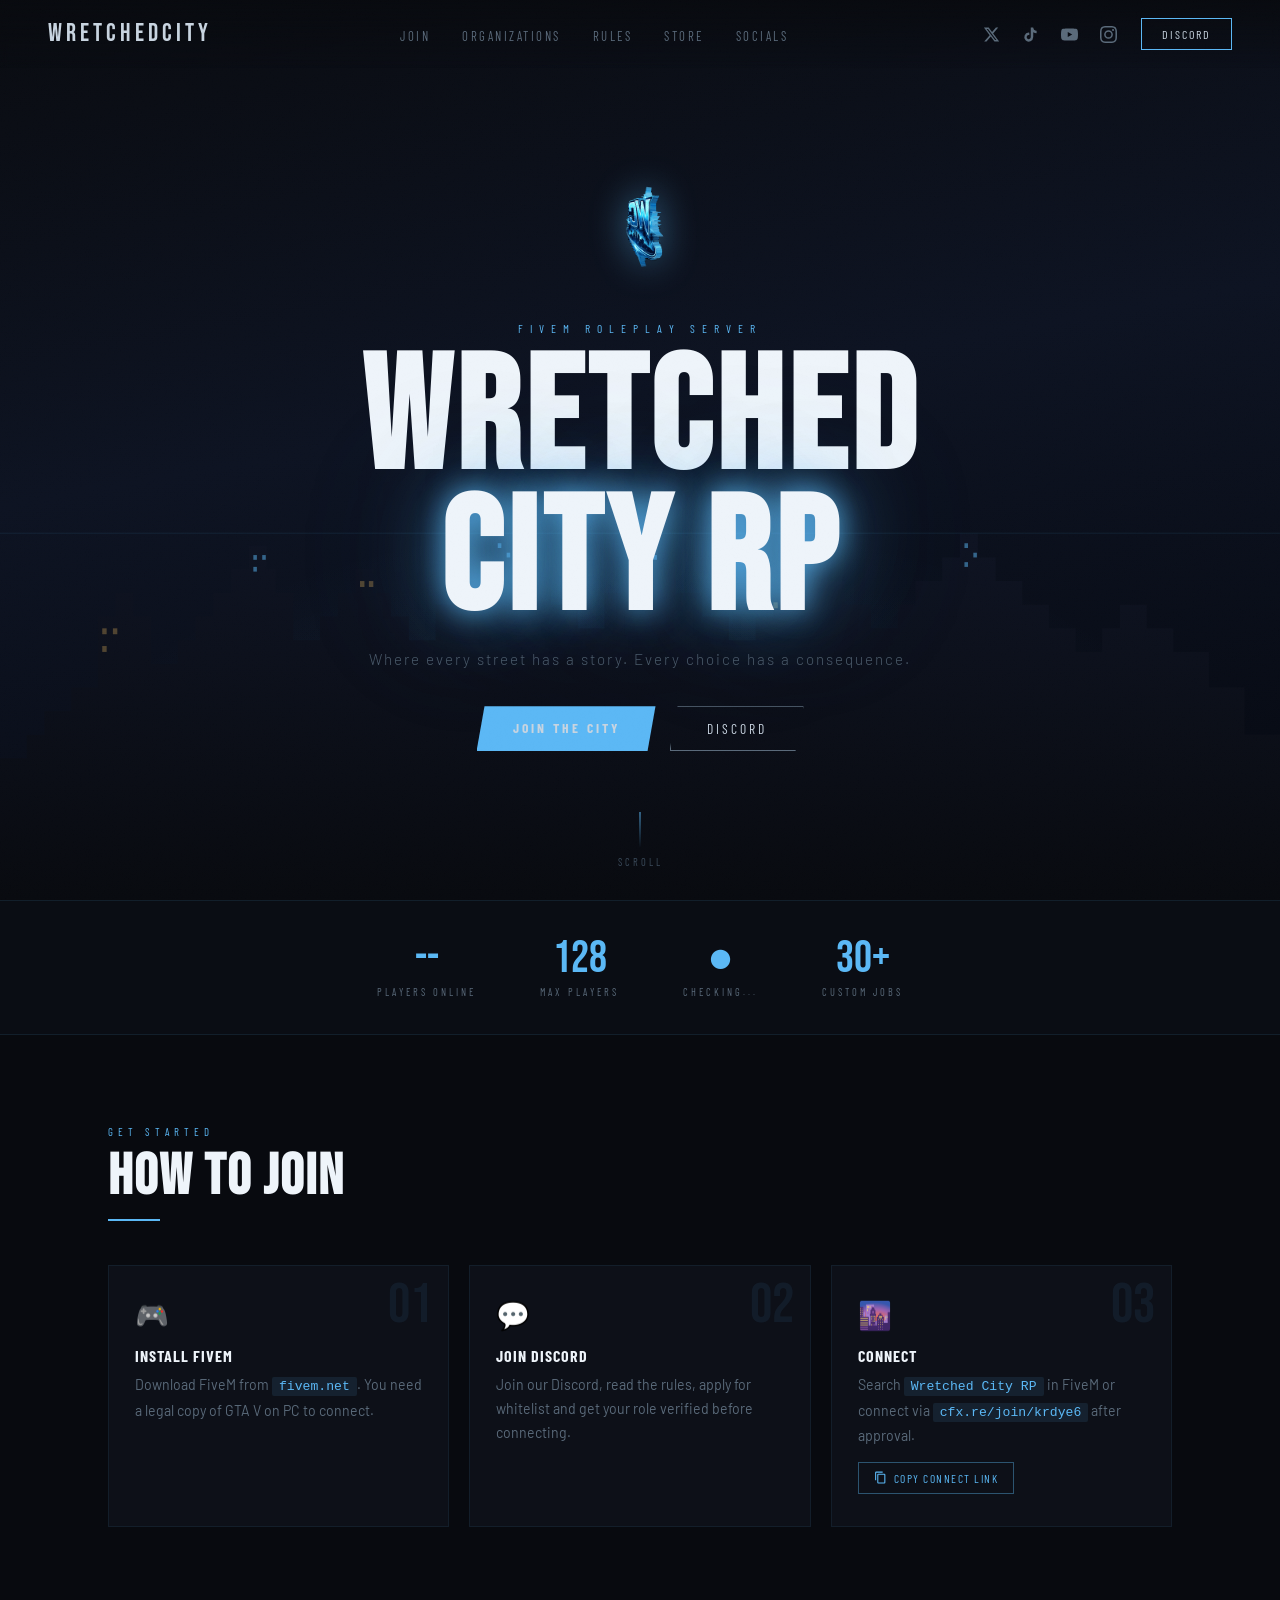
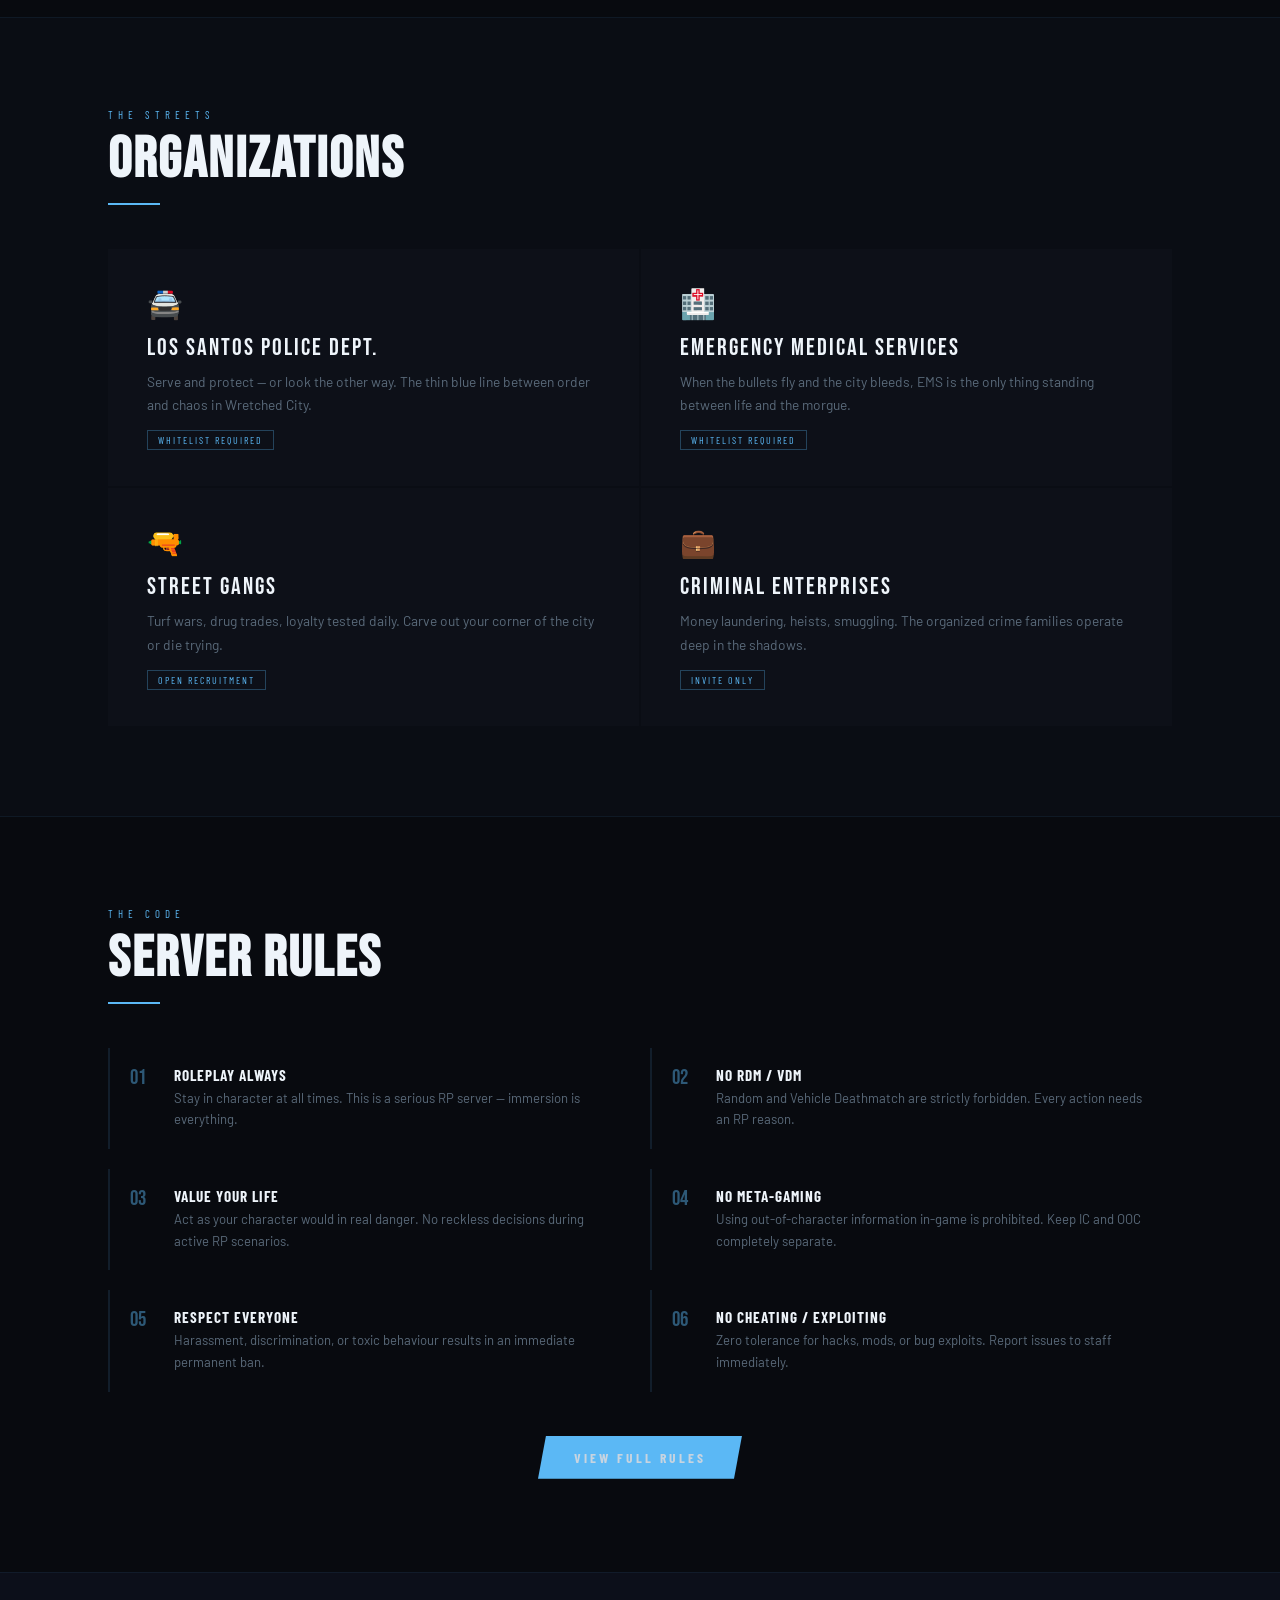
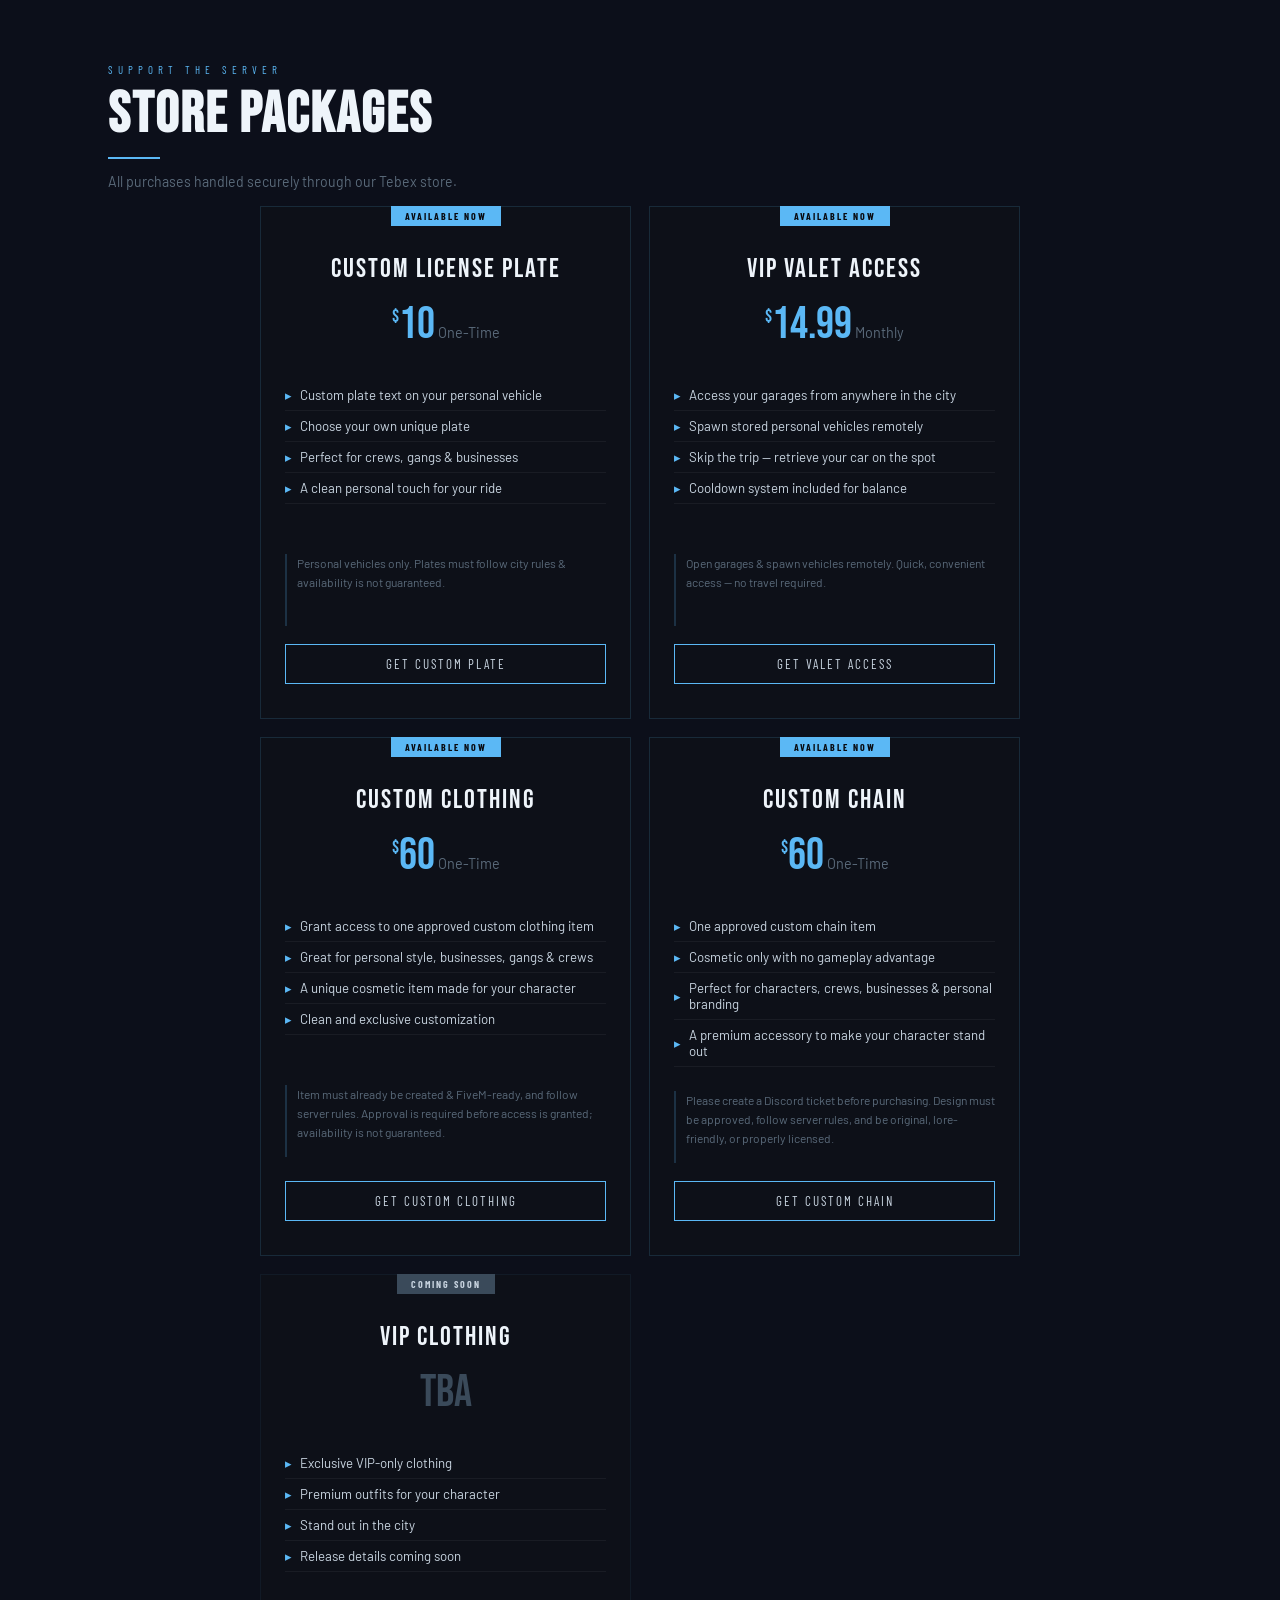
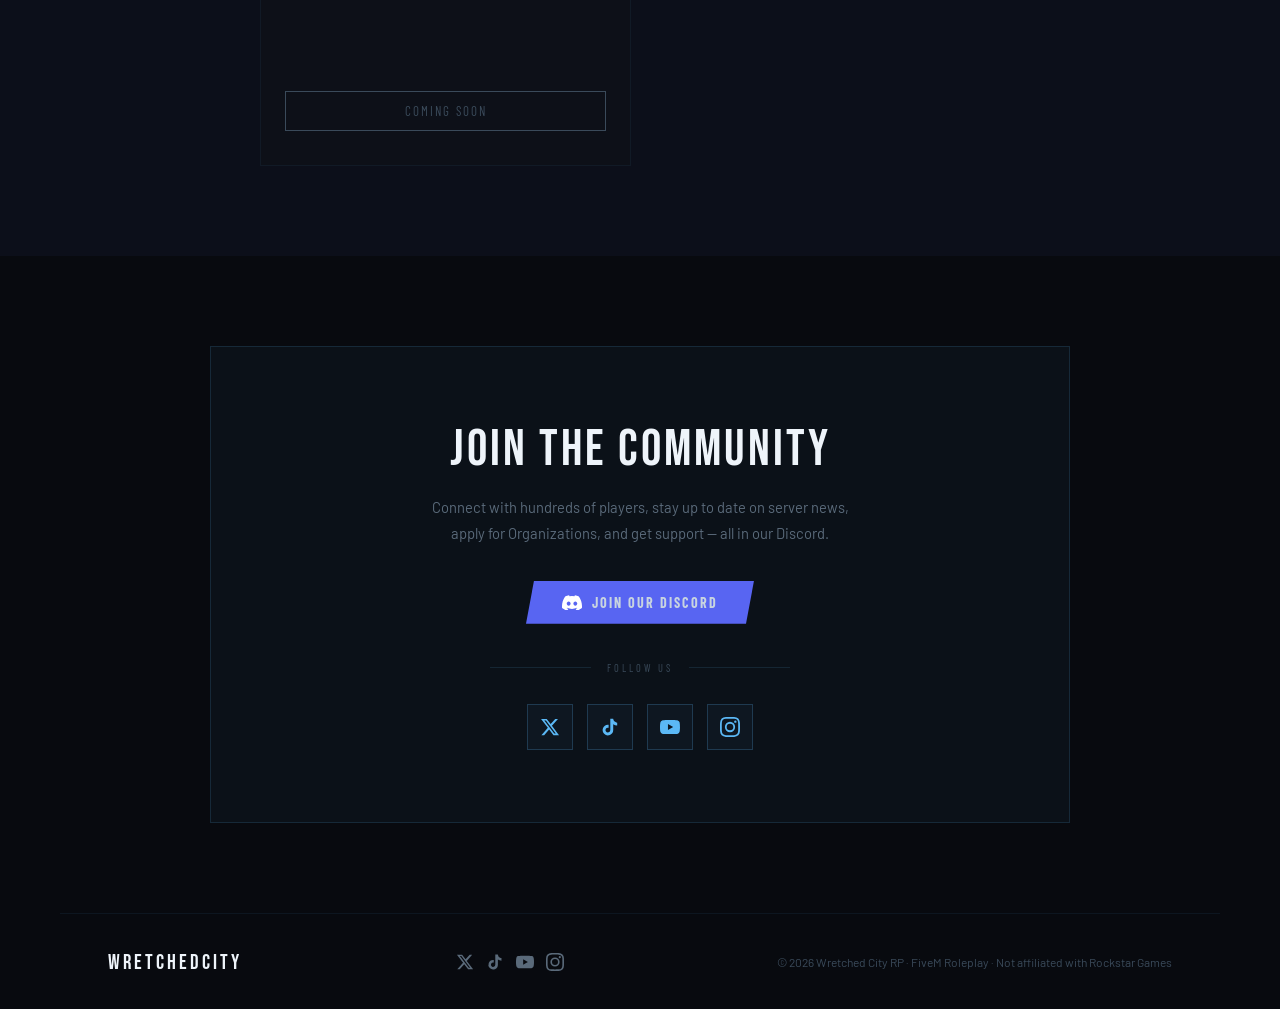
==== commit a1ac9482: "Wretched City website" ====
--- a/index.html
+++ b/index.html
@@ -171,6 +171,33 @@
 .btn-pkg.disabled { border-color:#3a4a5a !important; color:#3a4a5a !important; cursor:default !important; }
 .btn-pkg.disabled:hover { background:transparent !important; color:#3a4a5a !important; }
 
+
+/* STORE CARD ALIGNMENT FIX */
+.packages-grid > .pkg-card {
+  display:flex !important;
+  flex-direction:column !important;
+  height:100% !important;
+  min-height:492px !important;
+}
+.pkg-card .pkg-features {
+  min-height:150px !important;
+}
+.pkg-card .pkg-note {
+  min-height:72px !important;
+}
+.pkg-card .btn-pkg {
+  margin-top:auto !important;
+}
+@media (max-width:768px) {
+  .packages-grid > .pkg-card {
+    min-height:auto !important;
+  }
+  .pkg-card .pkg-features,
+  .pkg-card .pkg-note {
+    min-height:0 !important;
+  }
+}
+
 /* SOCIALS */
 .socials-row { display:flex !important; justify-content:center !important; align-items:center !important; gap:14px !important; flex-wrap:wrap !important; margin-top:30px !important; }
 .social-link { display:flex !important; align-items:center !important; justify-content:center !important; width:46px !important; height:46px !important; border:1px solid rgba(91,184,245,0.22) !important; background:rgba(91,184,245,0.04) !important; color:#5bb8f5 !important; transition:all 0.2s; }
@@ -501,18 +528,19 @@
         <a href="https://wretched-city.tebex.io/package/7544519" target="_blank" class="btn-pkg">Get Custom Clothing</a>
       </div>
 
-      <!-- COMING SOON: Custom Chain Import -->
-      <div class="pkg-card coming-soon">
-        <div class="pkg-badge soon">Coming Soon</div>
-        <span class="pkg-name">Custom Chain Import</span>
-        <span class="pkg-price" style="color:#3a4a5a !important;">TBA</span>
+      <!-- LIVE: Custom Chain -->
+      <div class="pkg-card">
+        <div class="pkg-badge">Available Now</div>
+        <span class="pkg-name">Custom Chain</span>
+        <span class="pkg-price"><sup>$</sup>60<span class="pkg-mo"> One-Time</span></span>
         <ul class="pkg-features">
-          <li>Custom chain import service</li>
-          <li>Your own chain design in-city</li>
-          <li>Wearable character item</li>
-          <li>Release details coming soon</li>
+          <li>One approved custom chain item</li>
+          <li>Cosmetic only with no gameplay advantage</li>
+          <li>Perfect for characters, crews, businesses &amp; personal branding</li>
+          <li>A premium accessory to make your character stand out</li>
         </ul>
-        <span class="btn-pkg disabled">Coming Soon</span>
+        <p class="pkg-note">Please create a Discord ticket before purchasing. Design must be approved, follow server rules, and be original, lore-friendly, or properly licensed.</p>
+        <a href="https://wretched-city.tebex.io/package/7546157" target="_blank" class="btn-pkg">Get Custom Chain</a>
       </div>
 
       <!-- COMING SOON: VIP Clothing -->
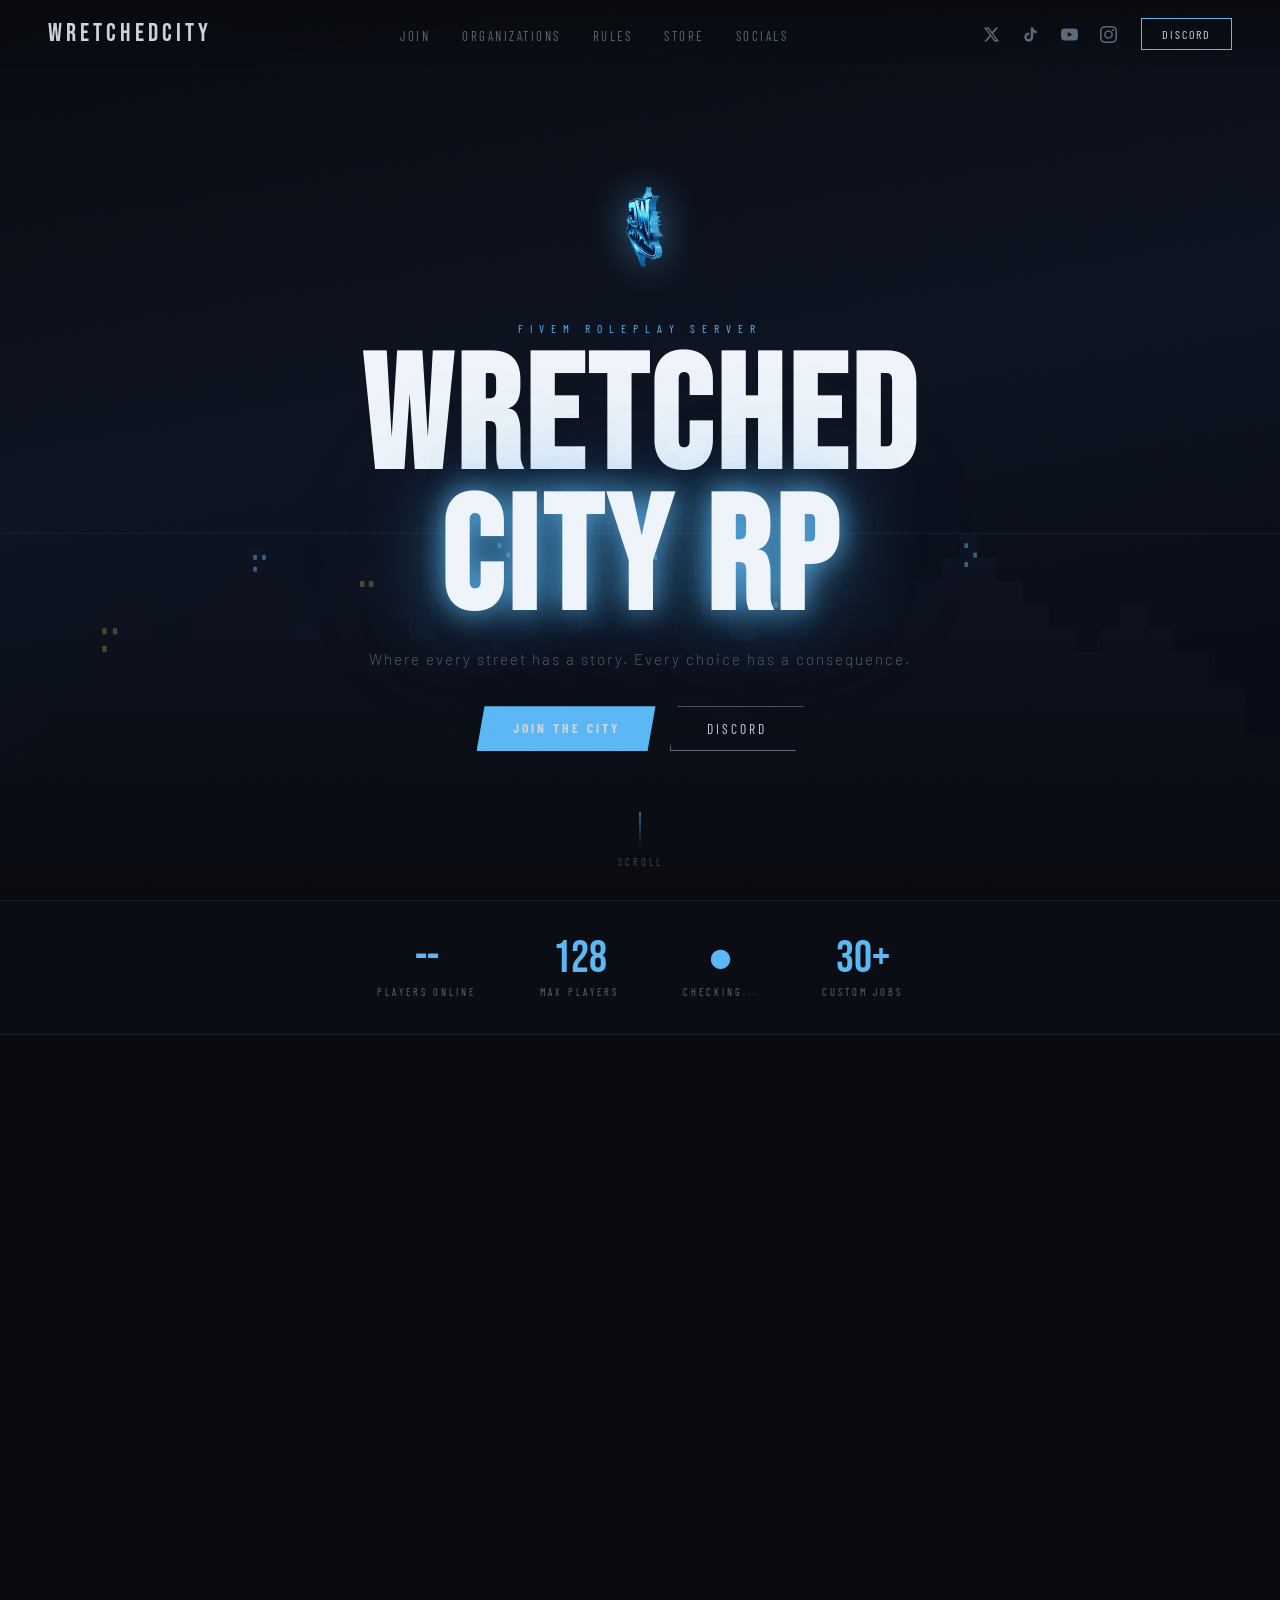
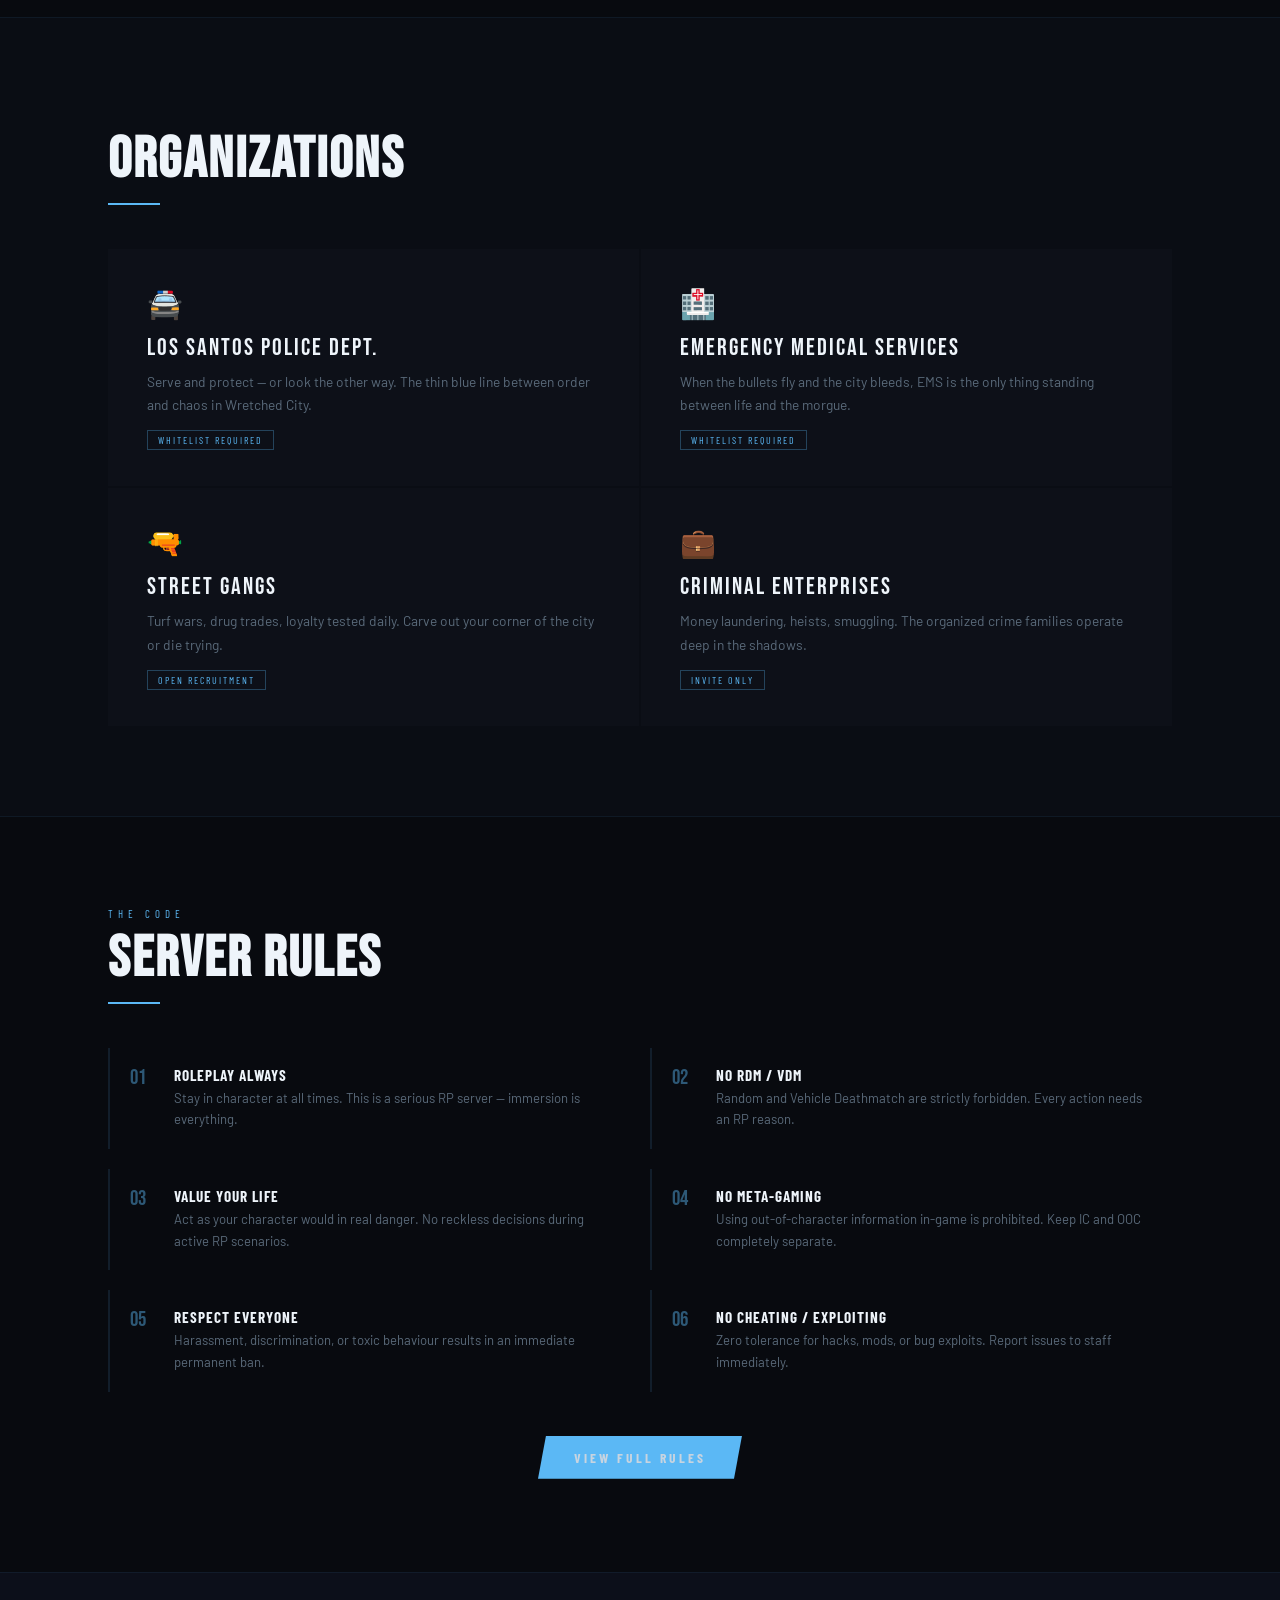
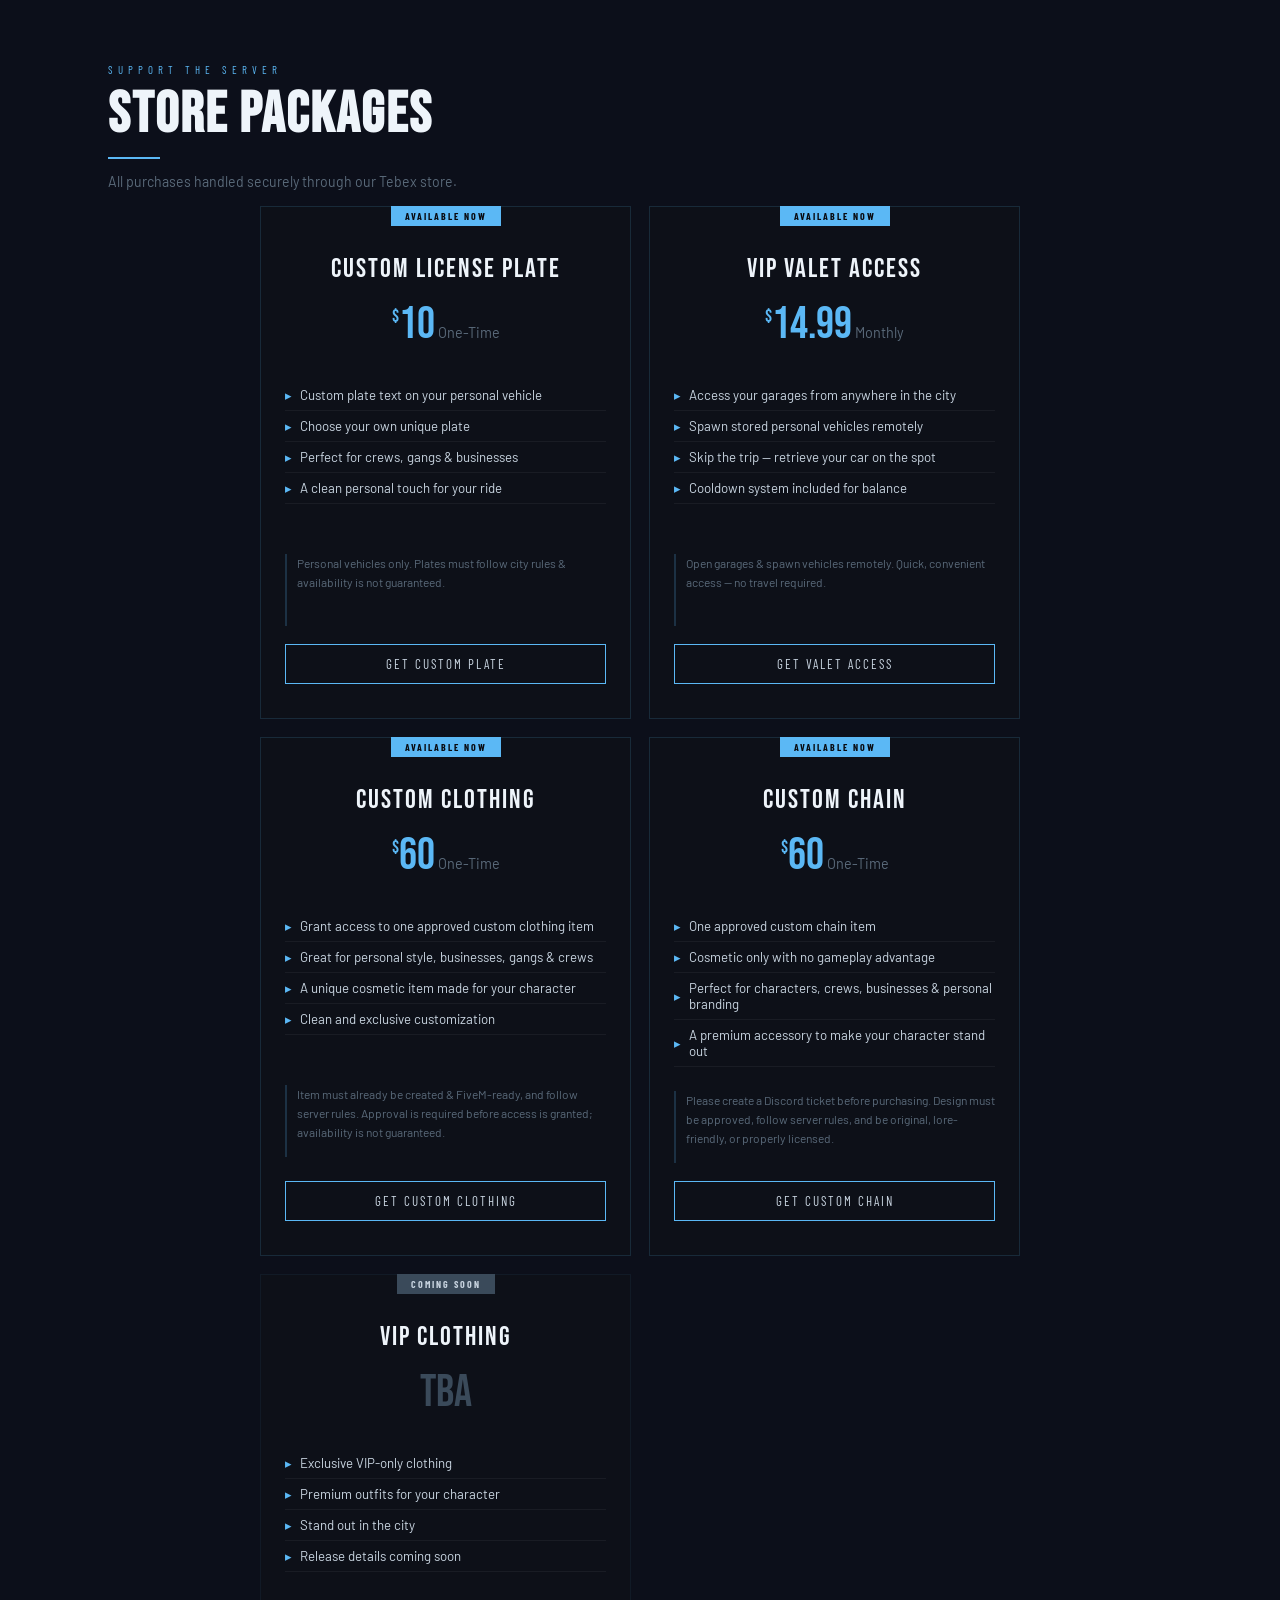
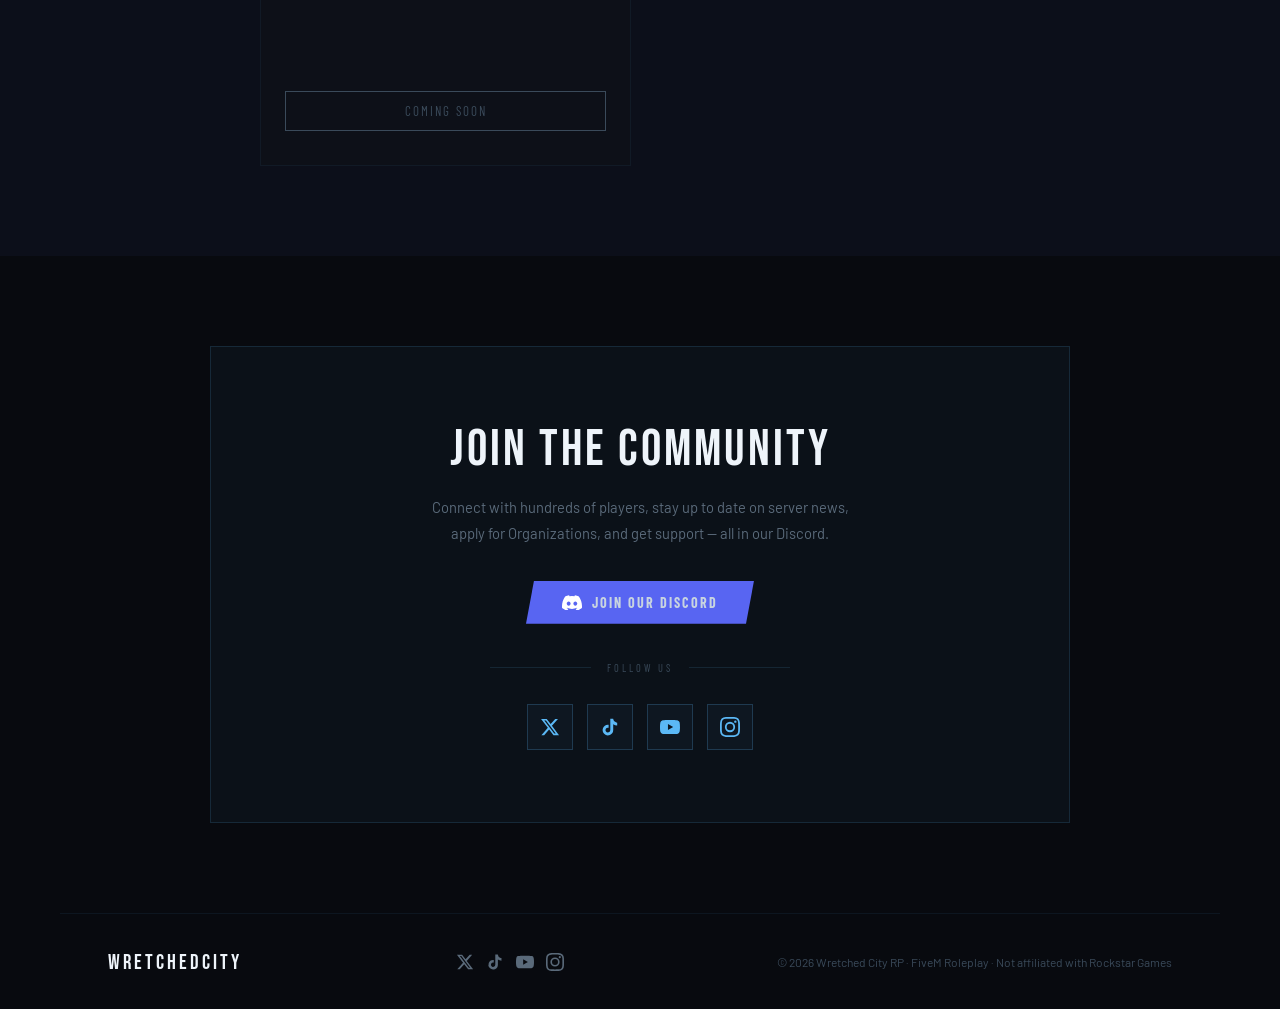
==== commit 167ee534: "Point Wretched City links to rebuild Discord" ====
--- a/index.html
+++ b/index.html
@@ -322,9 +322,9 @@
       <a href="https://www.tiktok.com/@wretchedcityrp" target="_blank" class="nav-social" aria-label="TikTok"><svg viewBox="0 0 24 24" xmlns="http://www.w3.org/2000/svg"><path d="M19.59 6.69a4.83 4.83 0 0 1-3.77-4.25V2h-3.45v13.67a2.89 2.89 0 0 1-5.2 1.74 2.89 2.89 0 0 1 2.31-4.64c.3 0 .59.04.86.13V9.4a6.33 6.33 0 0 0-1-.05A6.34 6.34 0 0 0 5 20.1a6.34 6.34 0 0 0 10.86-4.43V8.69a8.16 8.16 0 0 0 4.77 1.52v-3.4a4.85 4.85 0 0 1-1.04-.12z"/></svg></a>
       <a href="https://www.youtube.com/@WretchedCityRP" target="_blank" class="nav-social" aria-label="YouTube"><svg viewBox="0 0 24 24" xmlns="http://www.w3.org/2000/svg"><path d="M23.498 6.186a3.016 3.016 0 0 0-2.122-2.136C19.505 3.545 12 3.545 12 3.545s-7.505 0-9.377.505A3.017 3.017 0 0 0 .502 6.186C0 8.07 0 12 0 12s0 3.93.502 5.814a3.016 3.016 0 0 0 2.122 2.136c1.871.505 9.376.505 9.376.505s7.505 0 9.377-.505a3.015 3.015 0 0 0 2.122-2.136C24 15.93 24 12 24 12s0-3.93-.502-5.814zM9.545 15.568V8.432L15.818 12l-6.273 3.568z"/></svg></a>
       <a href="https://www.instagram.com/wretchedcityrp2026/" target="_blank" class="nav-social" aria-label="Instagram"><svg viewBox="0 0 24 24" xmlns="http://www.w3.org/2000/svg"><path d="M12 2.163c3.204 0 3.584.012 4.85.07 3.252.148 4.771 1.691 4.919 4.919.058 1.265.069 1.645.069 4.849 0 3.205-.012 3.584-.069 4.849-.149 3.225-1.664 4.771-4.919 4.919-1.266.058-1.644.07-4.85.07-3.204 0-3.584-.012-4.849-.07-3.26-.149-4.771-1.699-4.919-4.92-.058-1.265-.07-1.644-.07-4.849 0-3.204.013-3.583.07-4.849.149-3.227 1.664-4.771 4.919-4.919 1.266-.057 1.645-.069 4.849-.069zm0-2.163C8.74 0 8.333.015 7.053.072 2.695.272.273 2.69.073 7.052.014 8.333 0 8.741 0 12c0 3.259.014 3.668.072 4.948.2 4.358 2.618 6.78 6.98 6.98C8.333 23.986 8.74 24 12 24c3.259 0 3.668-.014 4.948-.072 4.354-.2 6.782-2.618 6.979-6.98.059-1.28.073-1.689.073-4.948 0-3.259-.014-3.667-.072-4.947-.196-4.354-2.617-6.78-6.979-6.98C15.668.014 15.259 0 12 0zm0 5.838a6.162 6.162 0 1 0 0 12.324 6.162 6.162 0 0 0 0-12.324zM12 16a4 4 0 1 1 0-8 4 4 0 0 1 0 8zm6.406-11.845a1.44 1.44 0 1 0 0 2.881 1.44 1.44 0 0 0 0-2.881z"/></svg></a>
-      <a href="https://discord.gg/dBFZrgDhSq" target="_blank" class="nav-social nav-discord-m" aria-label="Discord"><svg viewBox="0 0 24 18" xmlns="http://www.w3.org/2000/svg"><path d="M20.317 1.492A19.79 19.79 0 0 0 15.432 0c-.21.375-.444.88-.608 1.28a18.27 18.27 0 0 0-5.487 0A12.6 12.6 0 0 0 8.72 0 19.74 19.74 0 0 0 3.83 1.492C.728 6.06-.114 10.51.307 14.9a19.9 19.9 0 0 0 6.073 3.06c.493-.668.93-1.378 1.307-2.124a12.9 12.9 0 0 1-2.057-.98c.173-.126.342-.258.505-.392a14.2 14.2 0 0 0 12.073 0c.165.137.334.269.505.392-.657.387-1.34.715-2.06.982.378.744.814 1.454 1.306 2.122a19.84 19.84 0 0 0 6.076-3.06c.493-5.09-.838-9.5-3.518-13.41ZM8.02 12.2c-1.183 0-2.157-1.085-2.157-2.42 0-1.334.955-2.42 2.157-2.42 1.21 0 2.176 1.095 2.157 2.42 0 1.335-.955 2.42-2.157 2.42Zm7.975 0c-1.183 0-2.157-1.085-2.157-2.42 0-1.334.955-2.42 2.157-2.42 1.21 0 2.176 1.095 2.157 2.42 0 1.335-.946 2.42-2.157 2.42Z"/></svg></a>
-    </div>
-    <a href="https://discord.gg/dBFZrgDhSq" target="_blank" class="nav-btn">Discord</a>
+      <a href="https://discord.gg/dzJ7qX8ZR" target="_blank" class="nav-social nav-discord-m" aria-label="Discord"><svg viewBox="0 0 24 18" xmlns="http://www.w3.org/2000/svg"><path d="M20.317 1.492A19.79 19.79 0 0 0 15.432 0c-.21.375-.444.88-.608 1.28a18.27 18.27 0 0 0-5.487 0A12.6 12.6 0 0 0 8.72 0 19.74 19.74 0 0 0 3.83 1.492C.728 6.06-.114 10.51.307 14.9a19.9 19.9 0 0 0 6.073 3.06c.493-.668.93-1.378 1.307-2.124a12.9 12.9 0 0 1-2.057-.98c.173-.126.342-.258.505-.392a14.2 14.2 0 0 0 12.073 0c.165.137.334.269.505.392-.657.387-1.34.715-2.06.982.378.744.814 1.454 1.306 2.122a19.84 19.84 0 0 0 6.076-3.06c.493-5.09-.838-9.5-3.518-13.41ZM8.02 12.2c-1.183 0-2.157-1.085-2.157-2.42 0-1.334.955-2.42 2.157-2.42 1.21 0 2.176 1.095 2.157 2.42 0 1.335-.955 2.42-2.157 2.42Zm7.975 0c-1.183 0-2.157-1.085-2.157-2.42 0-1.334.955-2.42 2.157-2.42 1.21 0 2.176 1.095 2.157 2.42 0 1.335-.946 2.42-2.157 2.42Z"/></svg></a>
+    </div>
+    <a href="https://discord.gg/dzJ7qX8ZR" target="_blank" class="nav-btn">Discord</a>
   </div>
 </nav>
 
@@ -367,7 +367,7 @@
     <span class="hero-sub">Where every street has a story. Every choice has a consequence.</span>
     <div class="hero-btns">
       <a href="#join" class="btn-blue">Join the City</a>
-      <a href="https://discord.gg/dBFZrgDhSq" target="_blank" class="btn-ghost">Discord</a>
+      <a href="https://discord.gg/dzJ7qX8ZR" target="_blank" class="btn-ghost">Discord</a>
     </div>
   </div>
   <div class="hero-scroll">
@@ -565,7 +565,7 @@
   <div class="discord-cta">
     <span class="discord-title">Join the Community</span>
     <p class="discord-sub">Connect with hundreds of players, stay up to date on server news,<br/>apply for Organizations, and get support — all in our Discord.</p>
-    <a href="https://discord.gg/dBFZrgDhSq" target="_blank" class="btn-discord">
+    <a href="https://discord.gg/dzJ7qX8ZR" target="_blank" class="btn-discord">
       <svg width="20" height="15" viewBox="0 0 22 16" fill="none"><path d="M18.59 1.33A18.2 18.2 0 0 0 14.26 0c-.19.34-.4.8-.55 1.16a16.87 16.87 0 0 0-5.42 0A12.7 12.7 0 0 0 7.74 0 18.23 18.23 0 0 0 3.4 1.34C.49 5.7-.3 9.95.09 14.14a18.38 18.38 0 0 0 5.63 2.85c.45-.62.86-1.28 1.2-1.97a11.96 11.96 0 0 1-1.9-.91c.16-.11.31-.23.46-.35a13.1 13.1 0 0 0 11.03 0c.15.12.3.24.46.35-.6.36-1.24.66-1.9.92.35.69.75 1.35 1.2 1.97a18.32 18.32 0 0 0 5.64-2.86c.46-4.84-.79-9.04-3.32-12.81ZM7.34 11.59c-1.18 0-2.14-1.08-2.14-2.4s.94-2.4 2.14-2.4c1.2 0 2.16 1.08 2.14 2.4 0 1.32-.94 2.4-2.14 2.4Zm7.32 0c-1.18 0-2.14-1.08-2.14-2.4s.94-2.4 2.14-2.4c1.2 0 2.16 1.08 2.14 2.4 0 1.32-.93 2.4-2.14 2.4Z" fill="white"/></svg>
       Join Our Discord
     </a>
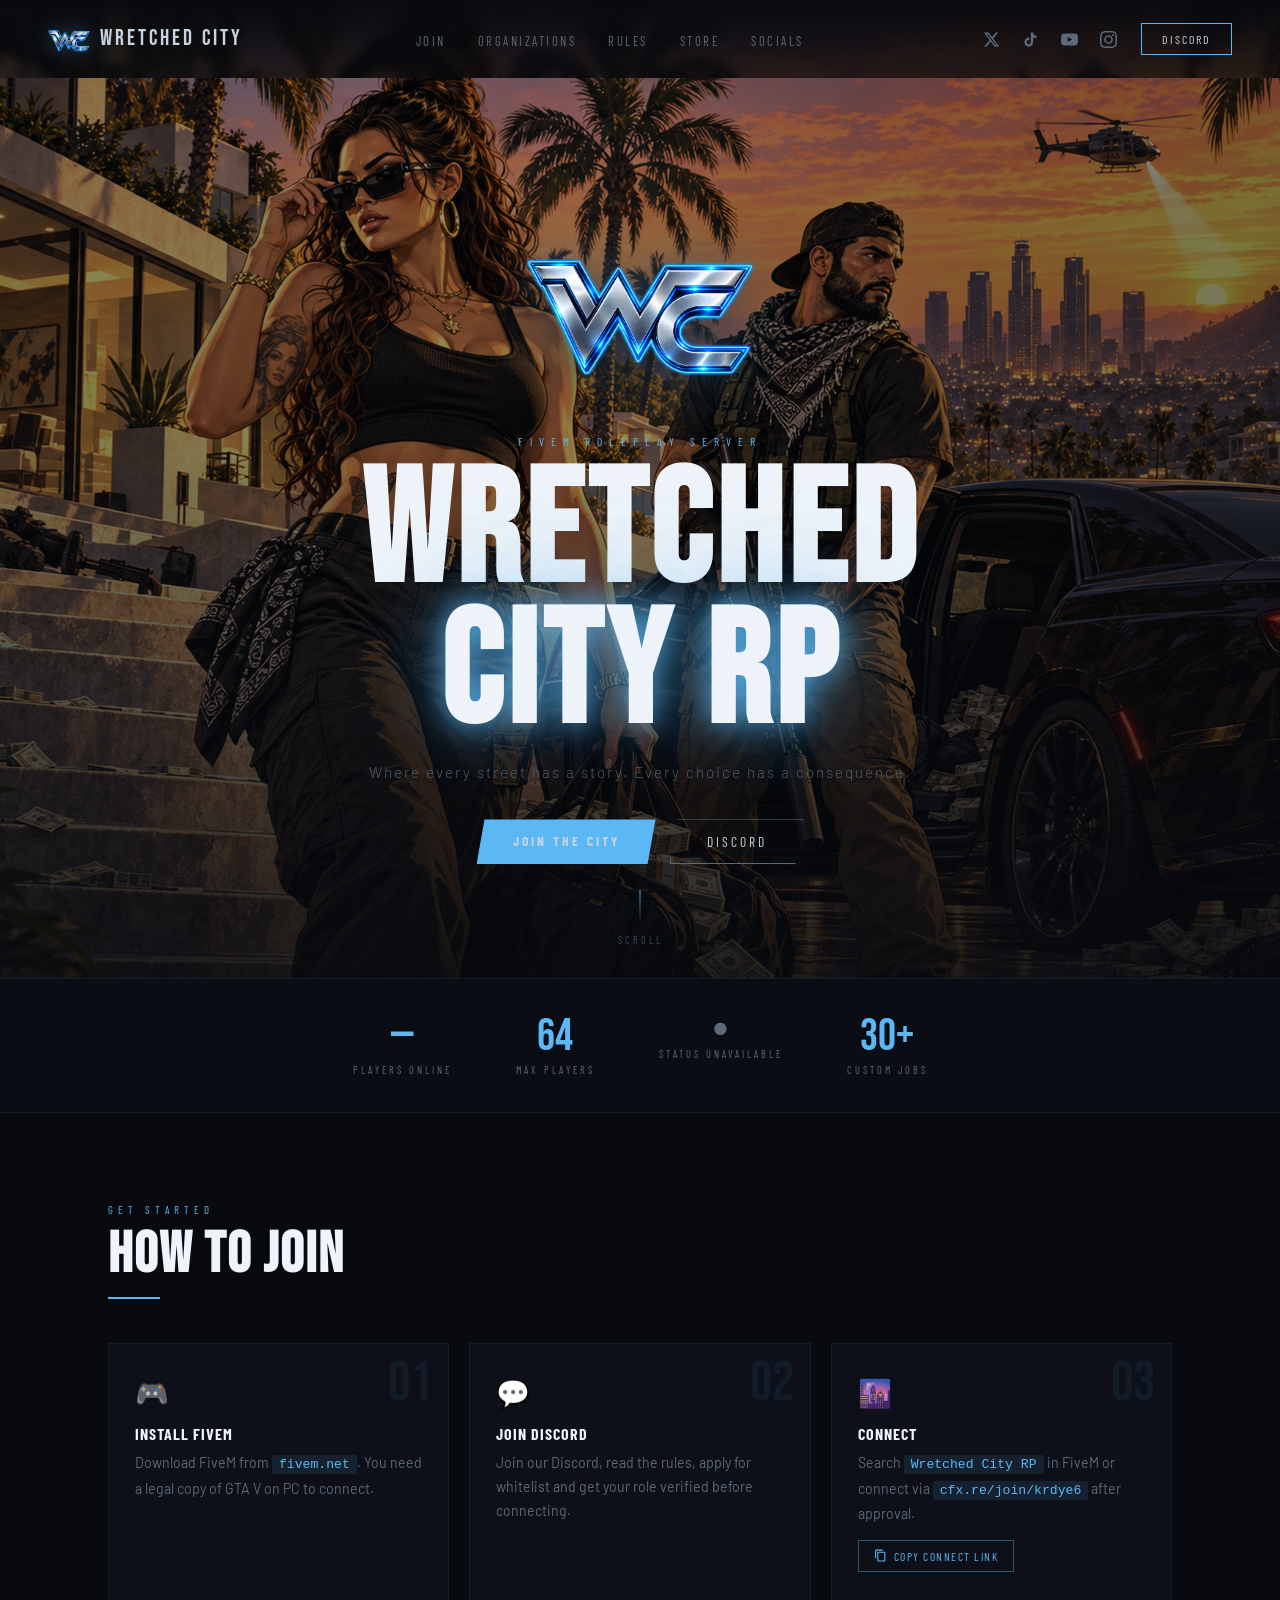
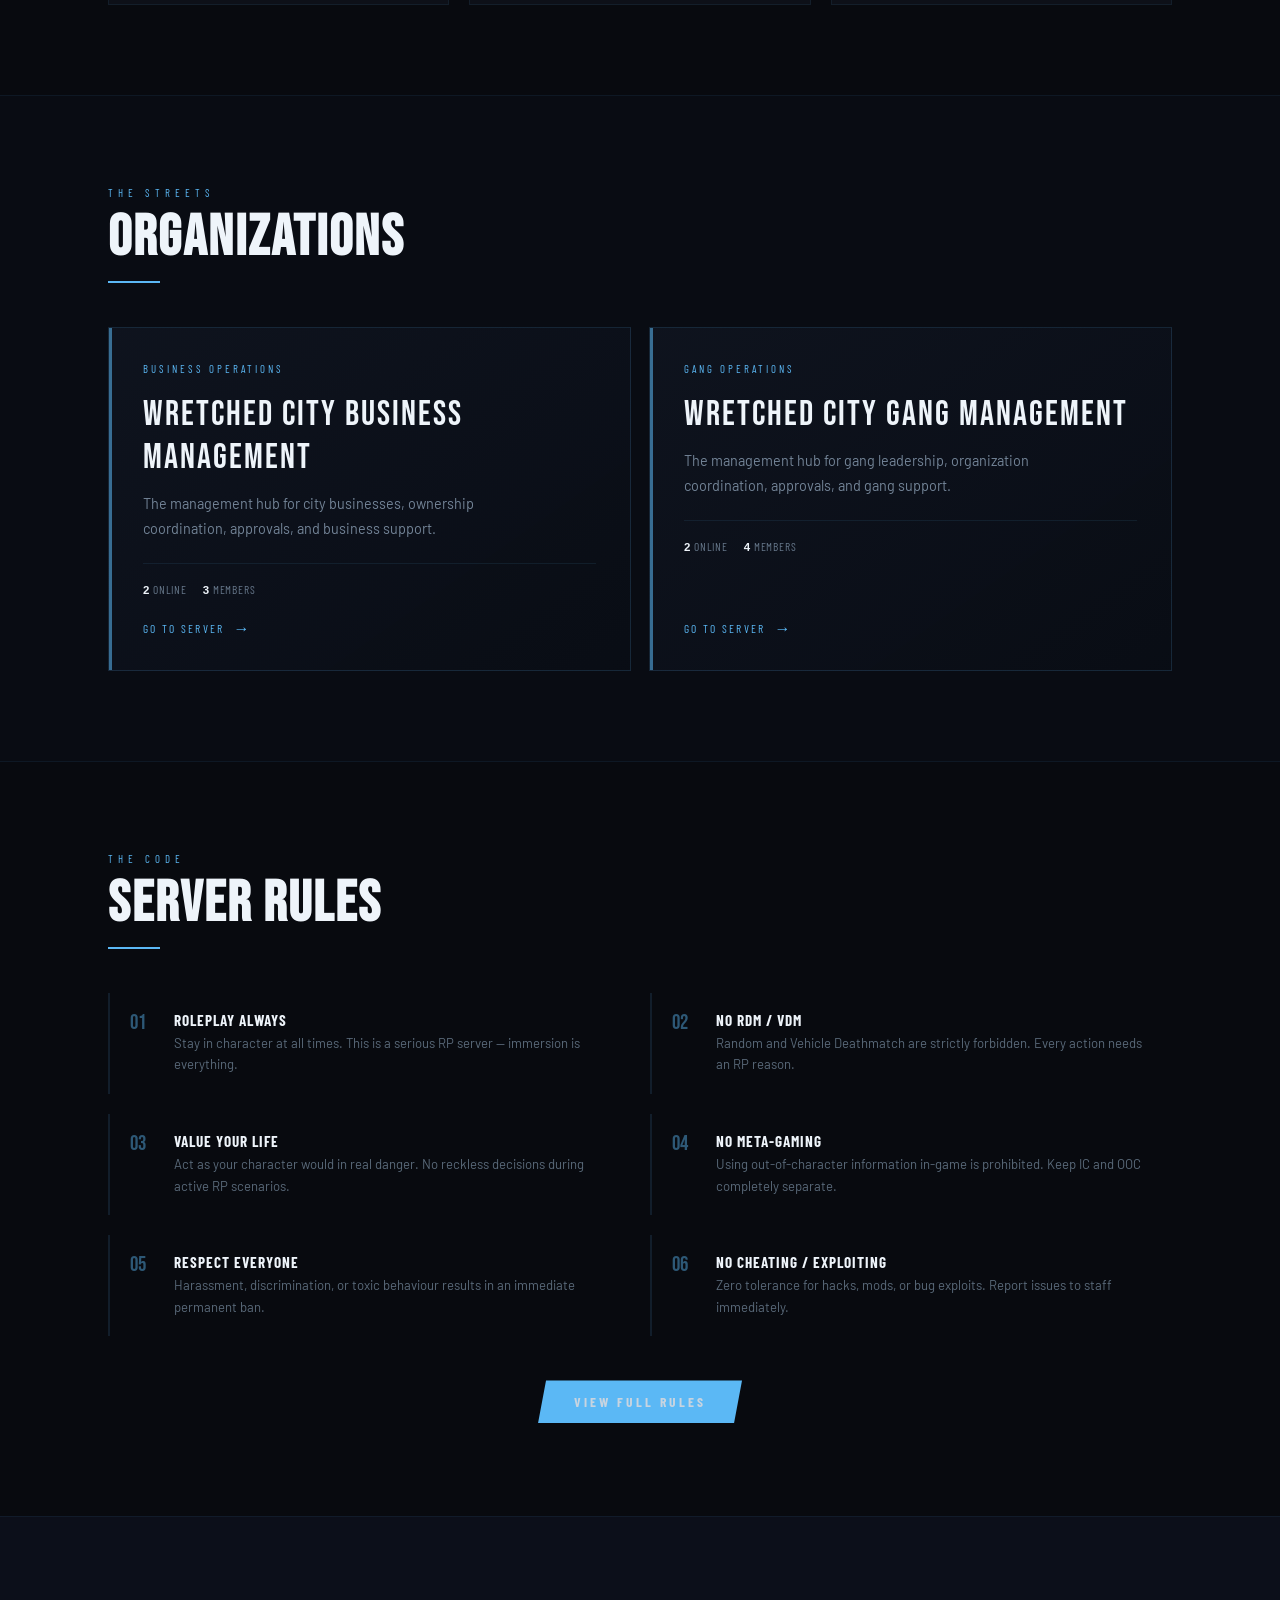
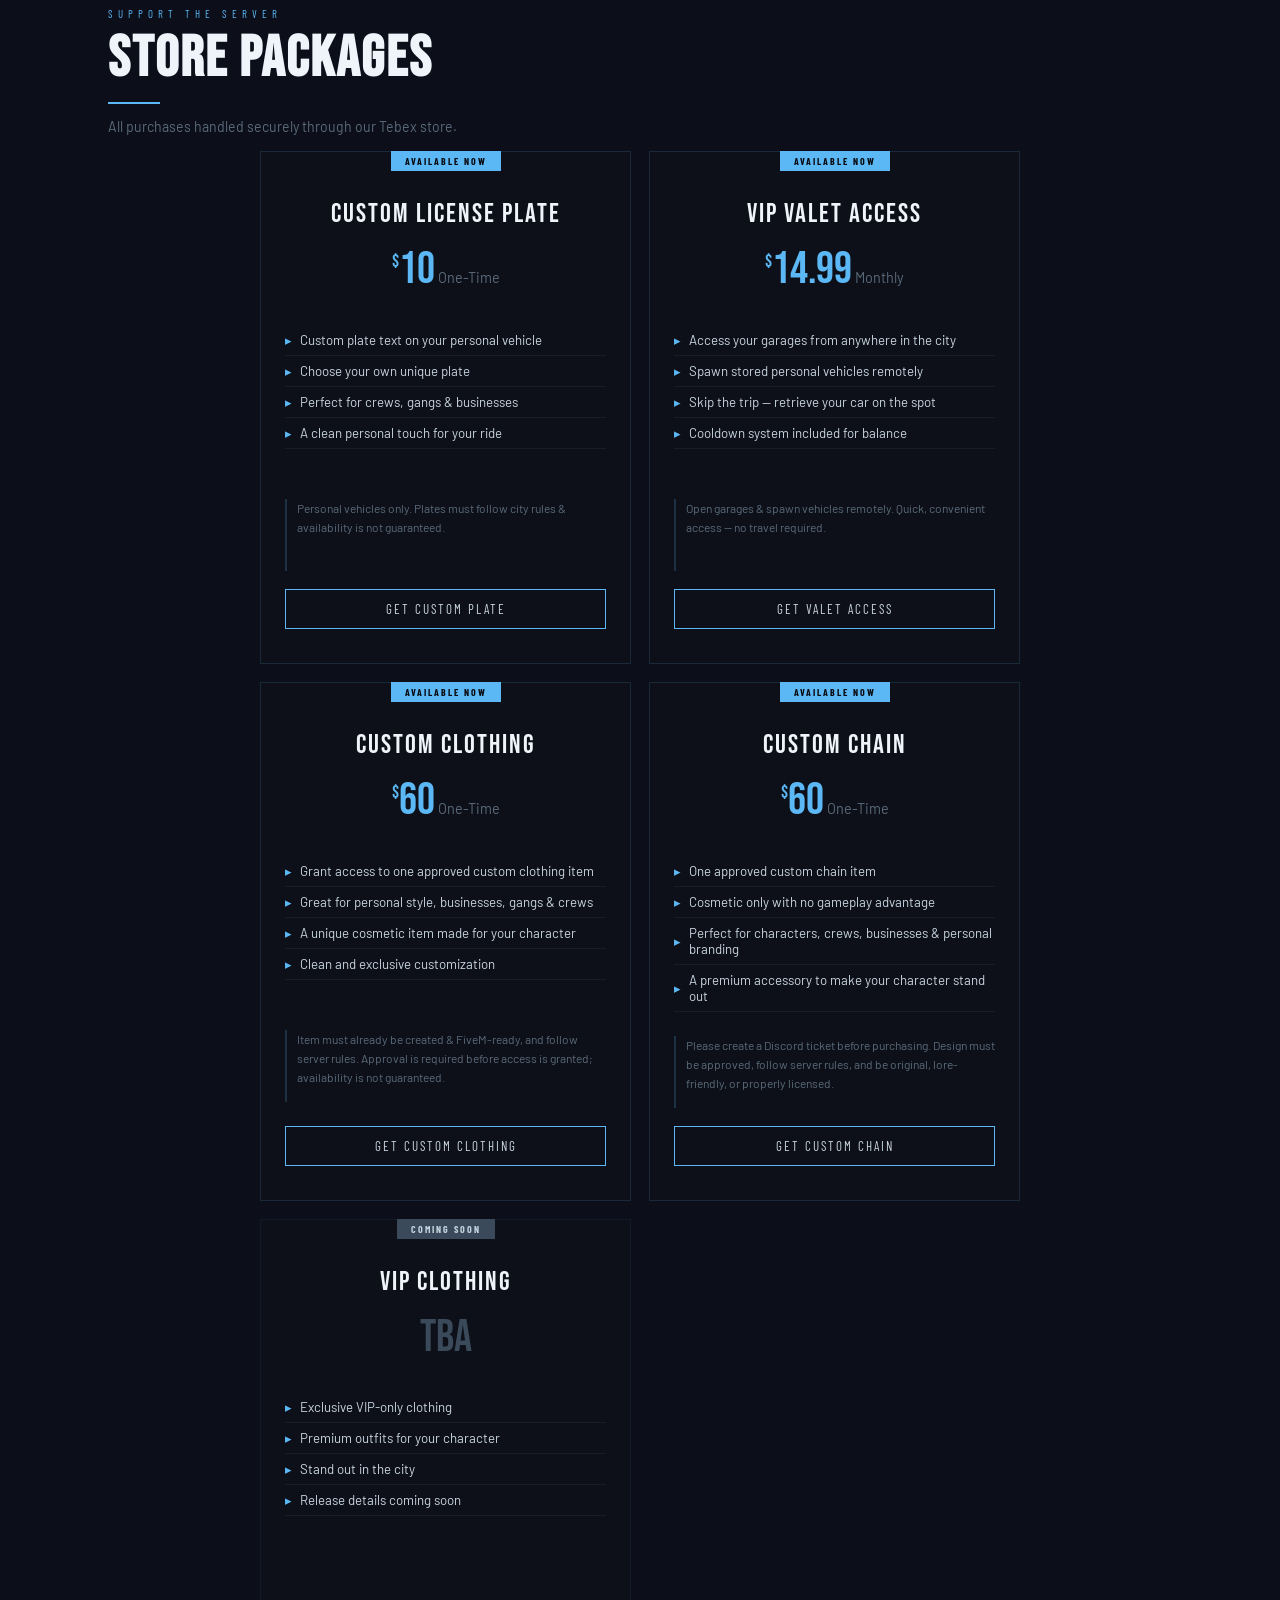
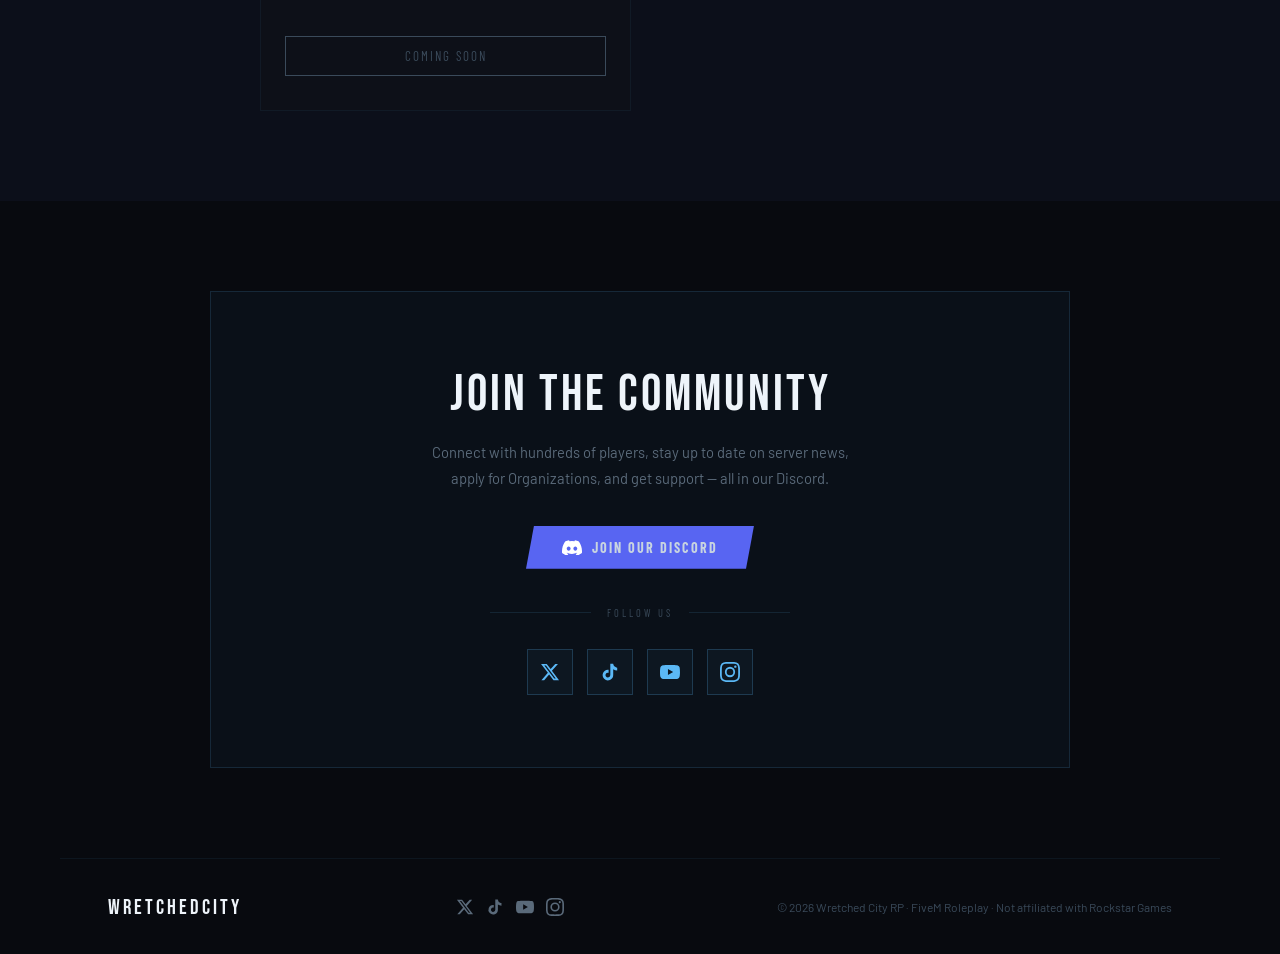
==== commit 57db0c26: "Finalize Wretched City website release" ====
--- a/index.html
+++ b/index.html
@@ -4,311 +4,283 @@
 <meta charset="UTF-8"/>
 <meta name="viewport" content="width=device-width, initial-scale=1.0, viewport-fit=cover"/>
 <meta name="theme-color" content="#080a0f"/>
+<meta name="description" content="Wretched City RP is a premium FiveM roleplay community built around player-driven stories, businesses, organizations, and custom city experiences."/>
+<link rel="canonical" href="https://wretchedcity.com/"/>
 <link rel="icon" type="image/png" href="favicon.png"/>
 <link rel="apple-touch-icon" href="favicon.png"/>
-<!-- Open Graph / share preview. If you move to a custom domain (e.g. wretchedcity.com),
-     change the BASE in these URLs to https://wretchedcity.com -->
+
 <meta property="og:type" content="website"/>
 <meta property="og:site_name" content="Wretched City RP"/>
 <meta property="og:title" content="Wretched City RP — FiveM Roleplay Server"/>
 <meta property="og:description" content="Where every street has a story. Every choice has a consequence. Join the city."/>
-<meta property="og:image" content="https://wretchedcityrp.github.io/Wretched-city-/og-image.png"/>
-<meta property="og:url" content="https://wretchedcityrp.github.io/Wretched-city-/"/>
+<meta property="og:image" content="https://wretchedcity.com/og-image.png"/>
+<meta property="og:url" content="https://wretchedcity.com/"/>
 <meta name="twitter:card" content="summary_large_image"/>
 <meta name="twitter:title" content="Wretched City RP — FiveM Roleplay Server"/>
 <meta name="twitter:description" content="Where every street has a story. Every choice has a consequence. Join the city."/>
-<meta name="twitter:image" content="https://wretchedcityrp.github.io/Wretched-city-/og-image.png"/>
+<meta name="twitter:image" content="https://wretchedcity.com/og-image.png"/>
 <title>Wretched City RP</title>
 <link rel="preconnect" href="https://fonts.googleapis.com"/>
 <link rel="preconnect" href="https://fonts.gstatic.com" crossorigin/>
 <link href="https://fonts.googleapis.com/css2?family=Bebas+Neue&family=Barlow+Condensed:wght@300;400;600;700&family=Barlow:wght@300;400;500&display=swap" rel="stylesheet"/>
 <style>
-/* RESET */
+
 *, *::before, *::after {
-  margin: 0 !important;
+  margin: 0;
   padding: 0;
-  box-sizing: border-box !important;
-  -webkit-tap-highlight-color: transparent !important;
-  -webkit-text-size-adjust: none !important;
-}
-:root { color-scheme: light !important; forced-color-adjust: none !important; }
-html { background: #080a0f !important; scroll-behavior: smooth; -webkit-font-smoothing: antialiased; overflow-x: hidden !important; }
+  box-sizing: border-box;
+  -webkit-tap-highlight-color: transparent;
+  -webkit-text-size-adjust: none;
+}
+:root { color-scheme: light; forced-color-adjust: none; }
+html { background: #080a0f; scroll-behavior: smooth; -webkit-font-smoothing: antialiased; overflow-x: hidden; }
 body {
-  background: #080a0f !important;
-  background-color: #080a0f !important;
-  color: #c8d4e0 !important;
-  font-family: 'Barlow', Arial, sans-serif !important;
+  background: #080a0f;
+  background-color: #080a0f;
+  color: #c8d4e0;
+  font-family: 'Barlow', Arial, sans-serif;
   overflow-x: hidden;
   min-height: 100vh;
-}
-h1,h2,h3,h4,h5,h6 { color: #eef4fa !important; font-family: 'Bebas Neue','Arial Narrow',Arial,sans-serif !important; }
-a { color: inherit !important; text-decoration: none !important; }
-a:link,a:visited,a:hover,a:active { color: inherit !important; }
+  position: relative;
+}
+h1,h2,h3,h4,h5,h6 { color: #eef4fa; font-family: 'Bebas Neue','Arial Narrow',Arial,sans-serif; }
+a { color: inherit; text-decoration: none; }
+a:link,a:visited,a:hover,a:active { color: inherit; }
 p,li { color: inherit; }
 
-/* NOISE */
+
 body::before {
 content: '';
 position: fixed; inset: 0;
 background-image: url("data:image/svg+xml,%3Csvg xmlns='http://www.w3.org/2000/svg' width='300' height='300'%3E%3Cfilter id='n'%3E%3CfeTurbulence type='fractalNoise' baseFrequency='0.75' numOctaves='4' stitchTiles='stitch'/%3E%3C/filter%3E%3Crect width='300' height='300' filter='url(%23n)' opacity='0.03'/%3E%3C/svg%3E");
-pointer-events: none; z-index: 9998; opacity: 0.5;
-}
-
-/* NAV */
+pointer-events: none; z-index: 9998; opacity: 0.34;
+}
+body::after {
+content: '';
+position: fixed;
+inset: 0;
+background:
+linear-gradient(180deg,rgba(8,10,15,0.58),rgba(8,10,15,0.78)),
+url('assets/wretched-city-background.png') center center / cover no-repeat;
+opacity: 0.34;
+pointer-events: none;
+z-index: 0;
+}
+body > nav, body > .hero, body > .stats-bar, body > .sw, body > .sw-dark, body > .store-bg, body > .discord-cta, body > footer {
+position: relative;
+z-index: 1;
+}
+
+
 nav {
-position: fixed !important; top:0; left:0; right:0; z-index:1000;
-display: flex !important; align-items: center !important; justify-content: space-between !important;
+position: fixed; top:0; left:0; right:0; z-index:1000;
+display: flex; align-items: center; justify-content: space-between;
 padding: 18px 48px;
-background: linear-gradient(to bottom, rgba(8,10,15,0.97), rgba(8,10,15,0)) !important;
+background: linear-gradient(to bottom, rgba(8,10,15,0.97), rgba(8,10,15,0));
 backdrop-filter: blur(4px); -webkit-backdrop-filter: blur(4px);
 }
-.nav-logo { font-family:'Bebas Neue','Arial Narrow',Arial,sans-serif !important; font-size:1.55rem !important; letter-spacing:4px !important; color:#eef4fa !important; line-height:1; }
-.nav-links { display:flex !important; gap:32px; list-style:none; }
-.nav-links a { color:#5a6a7a !important; font-family:'Barlow Condensed','Arial Narrow',Arial,sans-serif !important; font-size:0.8rem !important; letter-spacing:2.5px !important; text-transform:uppercase !important; transition:color 0.2s; }
-.nav-links a:hover { color:#5bb8f5 !important; }
-.nav-btn { font-family:'Barlow Condensed','Arial Narrow',Arial,sans-serif !important; font-size:0.75rem !important; letter-spacing:2px !important; text-transform:uppercase !important; color:#5bb8f5 !important; border:1px solid #5bb8f5 !important; padding:8px 20px !important; display:inline-block !important; transition:all 0.2s; background:transparent !important; }
-.nav-btn:hover { background:#5bb8f5 !important; color:#080a0f !important; }
-.nav-right { display:flex !important; align-items:center !important; gap:18px !important; }
-.nav-socials { display:flex !important; align-items:center !important; gap:9px !important; }
-.nav-social { display:flex !important; align-items:center !important; justify-content:center !important; width:30px !important; height:30px !important; color:#5a6a7a !important; transition:transform 0.2s ease, color 0.2s ease !important; }
-.nav-social svg { width:17px !important; height:17px !important; fill:#5a6a7a !important; transition:fill 0.2s ease !important; }
-.nav-social:hover { transform:translateY(-2px) !important; }
-.nav-social:hover svg { fill:#5bb8f5 !important; }
-.nav-discord-m { display:none !important; }
-.nav-discord-m svg { fill:#7984f5 !important; }
-
-/* HERO */
-.hero { position:relative !important; width:100% !important; height:100vh !important; min-height:640px !important; display:flex !important; align-items:center !important; justify-content:center !important; text-align:center !important; overflow:hidden !important; background:#080a0f !important; }
-.hero-bg { position:absolute !important; inset:0 !important; background: radial-gradient(ellipse 70% 50% at 50% 90%, rgba(91,184,245,0.09) 0%, transparent 65%), radial-gradient(ellipse 100% 70% at 50% 100%, rgba(91,184,245,0.04) 0%, transparent 55%), linear-gradient(170deg, #090b10 0%, #0d1322 45%, #050810 100%) !important; z-index:0 !important; }
-.hero-city { position:absolute !important; bottom:0 !important; left:0 !important; right:0 !important; height:42% !important; z-index:1 !important; pointer-events:none !important; }
-.hero-city svg { width:100% !important; height:100% !important; }
-.hero-scanlines { position:absolute !important; inset:0 !important; background:repeating-linear-gradient(0deg,transparent,transparent 3px,rgba(0,0,0,0.025) 3px,rgba(0,0,0,0.025) 4px) !important; pointer-events:none !important; z-index:2 !important; }
-.hero-content { position:relative !important; z-index:3 !important; padding:0 24px !important; }
-.hero-eyebrow { font-family:'Barlow Condensed','Arial Narrow',Arial,sans-serif !important; font-size:0.72rem !important; letter-spacing:7px !important; text-transform:uppercase !important; color:#5bb8f5 !important; display:block !important; margin-bottom:16px !important; opacity:0; animation:fadeUp 0.7s 0.2s ease forwards; }
-.hero-logo { width:158px !important; height:auto !important; display:block !important; margin:0 auto 14px !important; filter:drop-shadow(0 0 18px rgba(91,184,245,0.45)) !important; opacity:0; animation:fadeUp 0.8s 0.08s ease forwards; }
-.hero-title { font-family:'Bebas Neue','Arial Narrow',Arial,sans-serif !important; font-size:clamp(4.5rem,16vw,10rem) !important; line-height:0.88 !important; letter-spacing:5px !important; color:#eef4fa !important; display:block !important; opacity:0; animation:fadeUp 0.7s 0.35s ease forwards; }
-.hero-title .glow { display:block !important; color:#eef4fa !important; text-shadow: 0 0 30px rgba(91,184,245,0.9), 0 0 80px rgba(91,184,245,0.5), 0 0 150px rgba(91,184,245,0.25) !important; animation: neonFlicker 7s 1.8s infinite !important; }
-.hero-sub { font-family:'Barlow',Arial,sans-serif !important; font-size:0.95rem !important; color:#4a5a6a !important; letter-spacing:2px !important; font-weight:300 !important; margin-top:18px !important; display:block !important; opacity:0; animation:fadeUp 0.7s 0.5s ease forwards; }
-.hero-btns { display:flex !important; gap:14px !important; justify-content:center !important; margin-top:38px !important; flex-wrap:wrap !important; opacity:0; animation:fadeUp 0.7s 0.65s ease forwards; }
-.btn-blue { font-family:'Barlow Condensed','Arial Narrow',Arial,sans-serif !important; font-size:0.85rem !important; letter-spacing:3px !important; text-transform:uppercase !important; font-weight:700 !important; color:#080a0f !important; background:#5bb8f5 !important; padding:13px 36px !important; text-decoration:none !important; display:inline-block !important; clip-path:polygon(8px 0%,100% 0%,calc(100% - 8px) 100%,0% 100%); transition:background 0.2s,transform 0.2s; }
-.btn-blue:hover { background:#eef4fa !important; transform:translateY(-2px); }
-.btn-ghost { font-family:'Barlow Condensed','Arial Narrow',Arial,sans-serif !important; font-size:0.85rem !important; letter-spacing:3px !important; text-transform:uppercase !important; color:#c8d4e0 !important; background:transparent !important; border:1px solid #5a6a7a !important; padding:13px 36px !important; text-decoration:none !important; display:inline-block !important; clip-path:polygon(8px 0%,100% 0%,calc(100% - 8px) 100%,0% 100%); transition:all 0.2s; }
-.btn-ghost:hover { border-color:#5bb8f5 !important; color:#5bb8f5 !important; }
-.hero-scroll { position:absolute !important; bottom:32px !important; left:50% !important; transform:translateX(-50%) !important; display:flex !important; flex-direction:column !important; align-items:center !important; gap:8px !important; color:#3a4a5a !important; font-family:'Barlow Condensed',Arial,sans-serif !important; font-size:0.65rem !important; letter-spacing:3px !important; text-transform:uppercase !important; z-index:3 !important; animation:fadeIn 1s 1.4s both; }
-.scroll-line { width:1px !important; height:36px !important; background:linear-gradient(to bottom,#5bb8f5,transparent) !important; animation:pulse 2s ease-in-out infinite; }
-
-/* STATS */
-.stats-bar { background:#0a0d14 !important; background-color:#0a0d14 !important; border-top:1px solid rgba(91,184,245,0.1) !important; border-bottom:1px solid rgba(91,184,245,0.1) !important; display:flex !important; justify-content:center !important; gap:64px !important; padding:36px 48px !important; flex-wrap:wrap !important; }
-.stat { text-align:center !important; }
-.stat-num { font-family:'Bebas Neue','Arial Narrow',Arial,sans-serif !important; font-size:2.8rem !important; color:#5bb8f5 !important; line-height:1 !important; display:block !important; }
-.stat-label { font-family:'Barlow Condensed','Arial Narrow',Arial,sans-serif !important; font-size:0.65rem !important; letter-spacing:3px !important; text-transform:uppercase !important; color:#5a6a7a !important; margin-top:4px !important; display:block !important; }
-
-/* SECTIONS */
-.sw { max-width:1160px !important; margin:0 auto !important; padding:90px 48px !important; }
-.sw-dark { background:#0a0d14 !important; background-color:#0a0d14 !important; border-top:1px solid rgba(91,184,245,0.07) !important; border-bottom:1px solid rgba(91,184,245,0.07) !important; }
-.sw-dark .inner { max-width:1160px !important; margin:0 auto !important; padding:90px 48px !important; }
-.stag { font-family:'Barlow Condensed','Arial Narrow',Arial,sans-serif !important; font-size:0.68rem !important; letter-spacing:5px !important; text-transform:uppercase !important; color:#5bb8f5 !important; display:block !important; margin-bottom:10px !important; }
-.stitle { font-family:'Bebas Neue','Arial Narrow',Arial,sans-serif !important; font-size:clamp(2.2rem,5vw,3.6rem) !important; letter-spacing:2px !important; color:#eef4fa !important; line-height:1 !important; }
-.srule { width:52px !important; height:2px !important; background:#5bb8f5 !important; margin-top:14px !important; margin-bottom:44px !important; border:none !important; display:block !important; }
-
-/* STEPS */
-.steps-grid { display:grid !important; grid-template-columns:repeat(3,1fr) !important; gap:20px !important; }
-.step-card { background:#0d1018 !important; background-color:#0d1018 !important; border:1px solid rgba(91,184,245,0.08) !important; padding:32px 26px !important; position:relative !important; transition:border-color 0.3s; }
-.step-card:hover { border-color:rgba(91,184,245,0.28) !important; }
-.step-n { font-family:'Bebas Neue','Arial Narrow',Arial,sans-serif !important; font-size:3.5rem !important; color:rgba(91,184,245,0.08) !important; position:absolute !important; top:12px !important; right:16px !important; line-height:1 !important; }
-.step-icon { font-size:1.7rem !important; margin-bottom:14px !important; display:block !important; }
-.step-title { font-family:'Barlow Condensed','Arial Narrow',Arial,sans-serif !important; font-size:1rem !important; font-weight:700 !important; letter-spacing:1px !important; text-transform:uppercase !important; color:#eef4fa !important; margin-bottom:8px !important; display:block !important; }
-.step-text { font-size:0.88rem !important; color:#5a6a7a !important; line-height:1.7 !important; }
-.step-text code { background:rgba(91,184,245,0.1) !important; color:#5bb8f5 !important; padding:2px 7px !important; font-size:0.82rem !important; border-radius:2px !important; }
-.copy-connect { margin-top:14px !important; display:inline-flex !important; align-items:center !important; gap:7px !important; font-family:'Barlow Condensed','Arial Narrow',Arial,sans-serif !important; font-size:0.72rem !important; letter-spacing:1.5px !important; text-transform:uppercase !important; color:#5bb8f5 !important; background:transparent !important; border:1px solid rgba(91,184,245,0.4) !important; padding:8px 15px !important; cursor:pointer !important; -webkit-appearance:none !important; appearance:none !important; transition:all 0.2s !important; }
-.copy-connect:hover { background:#5bb8f5 !important; color:#080a0f !important; }
-.copy-connect svg { width:13px !important; height:13px !important; fill:currentColor !important; }
-
-/* Organizations */
-.Organizations-grid { display:grid !important; grid-template-columns:repeat(2,1fr) !important; gap:2px !important; }
-.faction-card { background:#0d1018 !important; background-color:#0d1018 !important; padding:36px !important; border-left:3px solid transparent !important; transition:border-color 0.3s; }
-.faction-card:hover { border-left-color:#5bb8f5 !important; }
-.faction-icon { font-size:1.8rem !important; margin-bottom:12px !important; display:block !important; }
-.faction-name { font-family:'Bebas Neue','Arial Narrow',Arial,sans-serif !important; font-size:1.5rem !important; letter-spacing:2px !important; color:#eef4fa !important; margin-bottom:8px !important; display:block !important; }
-.faction-desc { font-size:0.86rem !important; color:#5a6a7a !important; line-height:1.7 !important; }
-.faction-tag { display:inline-block !important; margin-top:14px !important; font-family:'Barlow Condensed','Arial Narrow',Arial,sans-serif !important; font-size:0.62rem !important; letter-spacing:2px !important; text-transform:uppercase !important; color:#5bb8f5 !important; border:1px solid rgba(91,184,245,0.3) !important; padding:3px 10px !important; }
-
-/* RULES */
-.rules-grid { display:grid !important; grid-template-columns:repeat(2,1fr) !important; gap:20px !important; }
-.rule-item { display:flex !important; gap:16px !important; align-items:flex-start !important; padding:18px 20px !important; border-left:2px solid rgba(91,184,245,0.12) !important; transition:border-color 0.2s; background:transparent !important; }
-.rule-item:hover { border-left-color:#5bb8f5 !important; }
-.rule-n { font-family:'Bebas Neue','Arial Narrow',Arial,sans-serif !important; font-size:1.3rem !important; color:rgba(91,184,245,0.45) !important; flex-shrink:0 !important; width:28px !important; line-height:1.2 !important; }
-.rule-title { font-family:'Barlow Condensed','Arial Narrow',Arial,sans-serif !important; font-size:0.95rem !important; font-weight:700 !important; letter-spacing:1px !important; text-transform:uppercase !important; color:#eef4fa !important; margin-bottom:4px !important; display:block !important; }
-.rule-desc { font-size:0.82rem !important; color:#5a6a7a !important; line-height:1.65 !important; }
-
-/* STAFF */
-.staff-grid { display:grid !important; grid-template-columns:repeat(4,1fr) !important; gap:18px !important; }
-.staff-card { background:#0d1018 !important; background-color:#0d1018 !important; border:1px solid rgba(91,184,245,0.07) !important; padding:26px 18px !important; text-align:center !important; transition:all 0.3s; }
-.staff-card:hover { border-color:rgba(91,184,245,0.24) !important; transform:translateY(-3px); }
-.staff-avatar { width:68px !important; height:68px !important; border-radius:50% !important; background:#111826 !important; border:2px solid rgba(91,184,245,0.18) !important; display:flex !important; align-items:center !important; justify-content:center !important; font-size:1.7rem !important; margin:0 auto 14px !important; }
-.staff-name { font-family:'Barlow Condensed','Arial Narrow',Arial,sans-serif !important; font-size:0.95rem !important; font-weight:700 !important; letter-spacing:1px !important; color:#eef4fa !important; margin-bottom:4px !important; display:block !important; }
-.staff-role { font-family:'Barlow Condensed','Arial Narrow',Arial,sans-serif !important; font-size:0.7rem !important; letter-spacing:1.5px !important; text-transform:uppercase !important; color:#5bb8f5 !important; display:block !important; }
-
-/* STORE */
-.store-bg { background:#0c0f1a !important; background-color:#0c0f1a !important; border-top:1px solid rgba(91,184,245,0.07) !important; }
-.packages-grid { display:grid !important; grid-template-columns:repeat(2,1fr) !important; gap:18px !important; max-width:760px !important; margin:0 auto !important; }
-.pkg-card { background:#0d1018 !important; background-color:#0d1018 !important; border:1px solid rgba(91,184,245,0.15) !important; padding:34px 24px !important; text-align:center !important; position:relative !important; transition:all 0.3s; }
-.pkg-card:hover { border-color:rgba(91,184,245,0.4) !important; transform:translateY(-4px); box-shadow:0 16px 48px rgba(91,184,245,0.08) !important; }
-.pkg-card.coming-soon { opacity:0.45 !important; pointer-events:none !important; border-color:rgba(91,184,245,0.06) !important; }
-.pkg-card.coming-soon:hover { transform:none !important; box-shadow:none !important; border-color:rgba(91,184,245,0.06) !important; }
-.pkg-badge { position:absolute !important; top:-1px !important; left:50% !important; transform:translateX(-50%) !important; background:#5bb8f5 !important; color:#080a0f !important; font-family:'Barlow Condensed','Arial Narrow',Arial,sans-serif !important; font-size:0.62rem !important; letter-spacing:2px !important; text-transform:uppercase !important; font-weight:700 !important; padding:4px 14px !important; white-space:nowrap !important; }
-.pkg-badge.soon { background:#3a4a5a !important; color:#c8d4e0 !important; }
-.pkg-name { font-family:'Bebas Neue','Arial Narrow',Arial,sans-serif !important; font-size:1.7rem !important; letter-spacing:2px !important; color:#eef4fa !important; margin-top:12px !important; margin-bottom:4px !important; display:block !important; }
-.pkg-price { font-family:'Bebas Neue','Arial Narrow',Arial,sans-serif !important; font-size:2.8rem !important; color:#5bb8f5 !important; line-height:1 !important; margin:14px 0 !important; display:block !important; }
-.pkg-price sup { font-size:1.1rem !important; vertical-align:super !important; color:#5bb8f5 !important; }
-.pkg-mo { font-size:0.9rem !important; color:#5a6a7a !important; font-family:'Barlow',Arial,sans-serif !important; }
-.pkg-features { list-style:none !important; margin:18px 0 24px !important; text-align:left !important; }
-.pkg-features li { font-size:0.83rem !important; color:#c8d4e0 !important; padding:7px 0 !important; border-bottom:1px solid rgba(255,255,255,0.05) !important; display:flex !important; align-items:center !important; gap:8px !important; }
-.pkg-features li::before { content:'▸' !important; color:#5bb8f5 !important; flex-shrink:0 !important; }
-.pkg-note { font-size:0.75rem !important; color:#5a6a7a !important; line-height:1.6 !important; margin-bottom:18px !important; text-align:left !important; border-left:2px solid rgba(91,184,245,0.2) !important; padding-left:10px !important; }
-.btn-pkg { width:100% !important; display:block !important; background:transparent !important; border:1px solid #5bb8f5 !important; color:#5bb8f5 !important; padding:11px !important; font-family:'Barlow Condensed','Arial Narrow',Arial,sans-serif !important; font-size:0.82rem !important; letter-spacing:2px !important; text-transform:uppercase !important; text-decoration:none !important; transition:all 0.2s; cursor:pointer !important; -webkit-appearance:none !important; appearance:none !important; }
-.btn-pkg:hover { background:#5bb8f5 !important; color:#080a0f !important; }
-.btn-pkg.disabled { border-color:#3a4a5a !important; color:#3a4a5a !important; cursor:default !important; }
-.btn-pkg.disabled:hover { background:transparent !important; color:#3a4a5a !important; }
-
-
-/* STORE CARD ALIGNMENT FIX */
-.packages-grid > .pkg-card {
-  display:flex !important;
-  flex-direction:column !important;
-  height:100% !important;
-  min-height:492px !important;
-}
-.pkg-card .pkg-features {
-  min-height:150px !important;
-}
-.pkg-card .pkg-note {
-  min-height:72px !important;
-}
-.pkg-card .btn-pkg {
-  margin-top:auto !important;
-}
-@media (max-width:768px) {
-  .packages-grid > .pkg-card {
-    min-height:auto !important;
-  }
-  .pkg-card .pkg-features,
-  .pkg-card .pkg-note {
-    min-height:0 !important;
-  }
-}
-
-/* SOCIALS */
-.socials-row { display:flex !important; justify-content:center !important; align-items:center !important; gap:14px !important; flex-wrap:wrap !important; margin-top:30px !important; }
-.social-link { display:flex !important; align-items:center !important; justify-content:center !important; width:46px !important; height:46px !important; border:1px solid rgba(91,184,245,0.22) !important; background:rgba(91,184,245,0.04) !important; color:#5bb8f5 !important; transition:all 0.2s; }
-.social-link svg { width:20px !important; height:20px !important; fill:#5bb8f5 !important; transition:fill 0.2s; }
-.social-link:hover { background:#5bb8f5 !important; border-color:#5bb8f5 !important; transform:translateY(-3px); }
-.social-link:hover svg { fill:#080a0f !important; }
-.footer-socials { display:flex !important; align-items:center !important; gap:12px !important; }
-.footer-socials a { display:flex !important; align-items:center !important; justify-content:center !important; color:#5a6a7a !important; transition:color 0.2s; }
-.footer-socials a svg { width:18px !important; height:18px !important; fill:#5a6a7a !important; transition:fill 0.2s; }
-.footer-socials a:hover svg { fill:#5bb8f5 !important; }
-
-/* DISCORD CTA */
-.discord-cta { max-width:860px !important; margin:0 auto 90px !important; background:rgba(91,184,245,0.04) !important; border:1px solid rgba(91,184,245,0.14) !important; padding:72px 48px !important; text-align:center !important; }
-.discord-title { font-family:'Bebas Neue','Arial Narrow',Arial,sans-serif !important; font-size:clamp(1.8rem,5vw,3.2rem) !important; letter-spacing:3px !important; color:#eef4fa !important; margin-bottom:14px !important; display:block !important; }
-.discord-sub { font-size:0.92rem !important; color:#5a6a7a !important; line-height:1.8 !important; margin-bottom:34px !important; }
-.btn-discord { display:inline-flex !important; align-items:center !important; gap:10px !important; background:#5865F2 !important; color:#ffffff !important; padding:13px 36px !important; font-family:'Barlow Condensed','Arial Narrow',Arial,sans-serif !important; font-size:0.88rem !important; letter-spacing:2px !important; text-transform:uppercase !important; font-weight:700 !important; text-decoration:none !important; clip-path:polygon(8px 0%,100% 0%,calc(100% - 8px) 100%,0% 100%); transition:background 0.2s,transform 0.2s; }
-.btn-discord:hover { background:#4752c4 !important; transform:translateY(-2px); }
-.discord-divider { display:flex !important; align-items:center !important; justify-content:center !important; gap:16px !important; margin:38px auto 0 !important; max-width:300px !important; }
-.discord-divider span { font-family:'Barlow Condensed','Arial Narrow',Arial,sans-serif !important; font-size:0.65rem !important; letter-spacing:3px !important; text-transform:uppercase !important; color:#3a4a5a !important; white-space:nowrap !important; }
-.discord-divider .dl { flex:1 !important; height:1px !important; background:rgba(91,184,245,0.12) !important; }
-
-/* FOOTER */
-footer { border-top:1px solid rgba(91,184,245,0.07) !important; padding:36px 48px !important; display:flex !important; justify-content:space-between !important; align-items:center !important; max-width:1160px !important; margin:0 auto !important; background:transparent !important; gap:18px !important; flex-wrap:wrap !important; }
-.footer-logo { font-family:'Bebas Neue','Arial Narrow',Arial,sans-serif !important; font-size:1.3rem !important; letter-spacing:3px !important; color:#eef4fa !important; }
-.footer-copy { font-size:0.75rem !important; color:#3a4a5a !important; }
-
-/* CURSOR + FX */
-.btn-blue { position:relative !important; overflow:hidden !important; }
-.btn-blue::after { content:'' !important; position:absolute !important; top:0 !important; left:-130% !important; width:55% !important; height:100% !important; background:linear-gradient(120deg, transparent, rgba(255,255,255,0.5), transparent) !important; transform:skewX(-22deg) !important; transition:left 0.55s ease !important; pointer-events:none !important; }
-.btn-blue:hover::after { left:150% !important; }
-@keyframes neonFlicker { 0%,16%,20%,52%,56%,100% { text-shadow:0 0 30px rgba(91,184,245,0.9), 0 0 80px rgba(91,184,245,0.5), 0 0 150px rgba(91,184,245,0.25) !important; } 18%,54% { text-shadow:0 0 8px rgba(91,184,245,0.4) !important; } }
-.nav-links a { position:relative !important; }
-.nav-links a::after { content:'' !important; position:absolute !important; left:0 !important; bottom:-4px !important; width:0 !important; height:1px !important; background:#5bb8f5 !important; transition:width 0.25s ease !important; }
-.nav-links a:hover::after { width:100% !important; }
-html.js-on .reveal { opacity:0 !important; transform:translateY(26px) !important; transition:opacity 0.6s cubic-bezier(.2,.7,.2,1), transform 0.6s cubic-bezier(.2,.7,.2,1) !important; }
-html.js-on .reveal.reveal-in { opacity:1 !important; transform:translateY(0) !important; }
+.nav-logo { display:inline-flex; align-items:center; gap:10px; font-family:'Bebas Neue','Arial Narrow',Arial,sans-serif; font-size:1.35rem; letter-spacing:3px; color:#eef4fa; line-height:1; }
+.nav-logo img { width:42px; height:42px; object-fit:contain; flex:0 0 auto; filter:drop-shadow(0 0 10px rgba(91,184,245,0.3)); }
+.nav-links { display:flex; gap:32px; list-style:none; }
+.nav-links a { position:relative; color:#5a6a7a; font-family:'Barlow Condensed','Arial Narrow',Arial,sans-serif; font-size:0.8rem; letter-spacing:2.5px; text-transform:uppercase; transition:color 0.2s; }
+.nav-links a:hover { color:#5bb8f5; }
+.nav-btn { font-family:'Barlow Condensed','Arial Narrow',Arial,sans-serif; font-size:0.75rem; letter-spacing:2px; text-transform:uppercase; color:#5bb8f5; border:1px solid #5bb8f5; padding:8px 20px; display:inline-block; transition:all 0.2s; background:transparent; }
+.nav-btn:hover { background:#5bb8f5; color:#080a0f; }
+.nav-right { display:flex; align-items:center; gap:18px; }
+.nav-socials { display:flex; align-items:center; gap:9px; }
+.nav-social { display:flex; align-items:center; justify-content:center; width:30px; height:30px; color:#5a6a7a; transition:transform 0.2s ease, color 0.2s ease; }
+.nav-social svg { width:17px; height:17px; fill:#5a6a7a; transition:fill 0.2s ease; }
+.nav-social:hover { transform:translateY(-2px); }
+.nav-social:hover svg { fill:#5bb8f5; }
+.nav-discord-m { display:none; }
+.nav-discord-m svg { fill:#7984f5; }
+
+
+.hero { position:relative; width:100%; height:100vh; min-height:680px; display:flex; align-items:center; justify-content:center; text-align:center; overflow:hidden; background:#080a0f; }
+.hero-bg { position:absolute; inset:-1.5%; background:
+linear-gradient(180deg,rgba(6,8,12,0.34) 0%,rgba(6,8,12,0.38) 42%,rgba(8,10,15,0.9) 100%),
+linear-gradient(90deg,rgba(5,7,10,0.18) 0%,rgba(5,7,10,0.02) 45%,rgba(5,7,10,0.26) 100%),
+url('assets/wretched-city-background.png') center 48% / cover no-repeat; z-index:0; transform:scale(1.015); }
+.hero-scanlines { position:absolute; inset:0; background:linear-gradient(180deg,rgba(8,10,15,0.04),rgba(8,10,15,0.12)); pointer-events:none; z-index:2; }
+.hero-content { position:relative; z-index:3; padding:0 24px; }
+.hero-eyebrow { font-family:'Barlow Condensed','Arial Narrow',Arial,sans-serif; font-size:0.72rem; letter-spacing:7px; text-transform:uppercase; color:#5bb8f5; display:block; margin-bottom:16px; opacity:0; animation:fadeUp 0.7s 0.2s ease forwards; }
+.hero-logo { width:clamp(190px,18vw,300px); height:auto; display:block; margin:0 auto 12px; filter:drop-shadow(0 14px 28px rgba(0,0,0,0.5)) drop-shadow(0 0 24px rgba(91,184,245,0.28)); opacity:0; animation:fadeUp 0.8s 0.08s ease forwards; }
+.hero-title { font-family:'Bebas Neue','Arial Narrow',Arial,sans-serif; font-size:clamp(4.5rem,16vw,10rem); line-height:0.88; letter-spacing:5px; color:#eef4fa; display:block; opacity:0; animation:fadeUp 0.7s 0.35s ease forwards; }
+.hero-title .glow { display:block; color:#eef4fa; text-shadow: 0 0 30px rgba(91,184,245,0.9), 0 0 80px rgba(91,184,245,0.5), 0 0 150px rgba(91,184,245,0.25); animation: neonFlicker 7s 1.8s infinite; }
+.hero-sub { font-family:'Barlow',Arial,sans-serif; font-size:0.95rem; color:#4a5a6a; letter-spacing:2px; font-weight:300; margin-top:18px; display:block; opacity:0; animation:fadeUp 0.7s 0.5s ease forwards; }
+.hero-btns { display:flex; gap:14px; justify-content:center; margin-top:38px; flex-wrap:wrap; opacity:0; animation:fadeUp 0.7s 0.65s ease forwards; }
+.btn-blue { position:relative; overflow:hidden; font-family:'Barlow Condensed','Arial Narrow',Arial,sans-serif; font-size:0.85rem; letter-spacing:3px; text-transform:uppercase; font-weight:700; color:#080a0f; background:#5bb8f5; padding:13px 36px; text-decoration:none; display:inline-block; clip-path:polygon(8px 0%,100% 0%,calc(100% - 8px) 100%,0% 100%); transition:background 0.2s,transform 0.2s; }
+.btn-blue:hover { background:#eef4fa; transform:translateY(-2px); }
+.btn-ghost { font-family:'Barlow Condensed','Arial Narrow',Arial,sans-serif; font-size:0.85rem; letter-spacing:3px; text-transform:uppercase; color:#c8d4e0; background:transparent; border:1px solid #5a6a7a; padding:13px 36px; text-decoration:none; display:inline-block; clip-path:polygon(8px 0%,100% 0%,calc(100% - 8px) 100%,0% 100%); transition:all 0.2s; }
+.btn-ghost:hover { border-color:#5bb8f5; color:#5bb8f5; }
+.hero-scroll { position:absolute; bottom:32px; left:50%; transform:translateX(-50%); display:flex; flex-direction:column; align-items:center; gap:8px; color:#3a4a5a; font-family:'Barlow Condensed',Arial,sans-serif; font-size:0.65rem; letter-spacing:3px; text-transform:uppercase; z-index:3; animation:fadeIn 1s 1.4s both; }
+.scroll-line { width:1px; height:36px; background:linear-gradient(to bottom,#5bb8f5,transparent); animation:pulse 2s ease-in-out infinite; }
+
+
+.stats-bar { background:#0a0d14; background-color:#0a0d14; border-top:1px solid rgba(91,184,245,0.1); border-bottom:1px solid rgba(91,184,245,0.1); display:flex; justify-content:center; gap:64px; padding:36px 48px; flex-wrap:wrap; }
+.stat { text-align:center; }
+.stat-num { font-family:'Bebas Neue','Arial Narrow',Arial,sans-serif; font-size:2.8rem; color:#5bb8f5; line-height:1; display:block; }
+.stat-label { font-family:'Barlow Condensed','Arial Narrow',Arial,sans-serif; font-size:0.65rem; letter-spacing:3px; text-transform:uppercase; color:#5a6a7a; margin-top:4px; display:block; }
+
+
+.sw { max-width:1160px; margin:0 auto; padding:90px 48px; }
+.sw-dark { background:rgba(10,13,20,0.965); background-color:rgba(10,13,20,0.965); border-top:1px solid rgba(91,184,245,0.07); border-bottom:1px solid rgba(91,184,245,0.07); backdrop-filter:blur(1px); -webkit-backdrop-filter:blur(1px); }
+.sw-dark .inner { max-width:1160px; margin:0 auto; padding:90px 48px; }
+.stag { font-family:'Barlow Condensed','Arial Narrow',Arial,sans-serif; font-size:0.68rem; letter-spacing:5px; text-transform:uppercase; color:#5bb8f5; display:block; margin-bottom:10px; }
+.stitle { font-family:'Bebas Neue','Arial Narrow',Arial,sans-serif; font-size:clamp(2.2rem,5vw,3.6rem); letter-spacing:2px; color:#eef4fa; line-height:1; }
+.srule { width:52px; height:2px; background:#5bb8f5; margin-top:14px; margin-bottom:44px; border:none; display:block; }
+
+
+.steps-grid { display:grid; grid-template-columns:repeat(3,1fr); gap:20px; }
+.step-card { background:#0d1018; background-color:#0d1018; border:1px solid rgba(91,184,245,0.08); padding:32px 26px; position:relative; transition:border-color 0.3s; }
+.step-card:hover { border-color:rgba(91,184,245,0.28); }
+.step-n { font-family:'Bebas Neue','Arial Narrow',Arial,sans-serif; font-size:3.5rem; color:rgba(91,184,245,0.08); position:absolute; top:12px; right:16px; line-height:1; }
+.step-icon { font-size:1.7rem; margin-bottom:14px; display:block; }
+.step-title { font-family:'Barlow Condensed','Arial Narrow',Arial,sans-serif; font-size:1rem; font-weight:700; letter-spacing:1px; text-transform:uppercase; color:#eef4fa; margin-bottom:8px; display:block; }
+.step-text { font-size:0.88rem; color:#5a6a7a; line-height:1.7; }
+.step-text code { background:rgba(91,184,245,0.1); color:#5bb8f5; padding:2px 7px; font-size:0.82rem; border-radius:2px; }
+.copy-connect { margin-top:14px; display:inline-flex; align-items:center; gap:7px; font-family:'Barlow Condensed','Arial Narrow',Arial,sans-serif; font-size:0.72rem; letter-spacing:1.5px; text-transform:uppercase; color:#5bb8f5; background:transparent; border:1px solid rgba(91,184,245,0.4); padding:8px 15px; cursor:pointer; -webkit-appearance:none; appearance:none; transition:all 0.2s; }
+.copy-connect:hover { background:#5bb8f5; color:#080a0f; }
+.copy-connect svg { width:13px; height:13px; fill:currentColor; }
+
+
+.Organizations-grid { display:grid; grid-template-columns:repeat(2,minmax(0,1fr)); gap:18px; }
+.faction-card { display:flex; flex-direction:column; min-height:250px; background:linear-gradient(145deg,rgba(15,20,30,0.96),rgba(9,13,21,0.98)); padding:34px; border:1px solid rgba(91,184,245,0.14); position:relative; overflow:hidden; transition:transform 0.25s ease,border-color 0.25s ease,box-shadow 0.25s ease; }
+.faction-card::before { content:''; position:absolute; inset:0 auto 0 0; width:3px; background:#5bb8f5; opacity:0.55; transition:opacity 0.25s ease; }
+.faction-card:hover { transform:translateY(-3px); border-color:rgba(91,184,245,0.38); box-shadow:0 18px 46px rgba(0,0,0,0.24); }
+.faction-card:hover::before { opacity:1; }
+.faction-kicker { font-family:'Barlow Condensed','Arial Narrow',Arial,sans-serif; font-size:0.68rem; letter-spacing:3px; text-transform:uppercase; color:#5bb8f5; margin-bottom:18px; display:block; }
+.faction-name { font-family:'Bebas Neue','Arial Narrow',Arial,sans-serif; font-size:clamp(1.7rem,3vw,2.2rem); letter-spacing:2px; color:#eef4fa; margin-bottom:12px; display:block; }
+.faction-desc { font-size:0.9rem; color:#738497; line-height:1.75; max-width:46ch; }
+.faction-meta { display:flex; align-items:center; flex-wrap:wrap; gap:8px 16px; margin-top:22px; padding-top:18px; border-top:1px solid rgba(91,184,245,0.09); color:#66778a; font-family:'Barlow Condensed','Arial Narrow',Arial,sans-serif; font-size:0.72rem; letter-spacing:0.8px; text-transform:uppercase; }
+.faction-meta strong { color:#eef4fa; font-weight:600; }
+.faction-action { display:inline-flex; align-items:center; gap:9px; margin-top:auto; padding-top:24px; font-family:'Barlow Condensed','Arial Narrow',Arial,sans-serif; font-size:0.72rem; letter-spacing:2.3px; text-transform:uppercase; color:#5bb8f5; }
+.faction-action::after { content:'→'; font-size:1rem; line-height:1; transition:transform 0.2s ease; }
+.faction-card:hover .faction-action::after { transform:translateX(4px); }
+.faction-card:focus-visible { outline:2px solid #5bb8f5; outline-offset:4px; }
+
+
+.rules-grid { display:grid; grid-template-columns:repeat(2,1fr); gap:20px; }
+.rule-item { display:flex; gap:16px; align-items:flex-start; padding:18px 20px; border-left:2px solid rgba(91,184,245,0.12); transition:border-color 0.2s; background:transparent; }
+.rule-item:hover { border-left-color:#5bb8f5; }
+.rule-n { font-family:'Bebas Neue','Arial Narrow',Arial,sans-serif; font-size:1.3rem; color:rgba(91,184,245,0.45); flex-shrink:0; width:28px; line-height:1.2; }
+.rule-title { font-family:'Barlow Condensed','Arial Narrow',Arial,sans-serif; font-size:0.95rem; font-weight:700; letter-spacing:1px; text-transform:uppercase; color:#eef4fa; margin-bottom:4px; display:block; }
+.rule-desc { font-size:0.82rem; color:#5a6a7a; line-height:1.65; }
+
+
+.staff-grid { display:grid; grid-template-columns:repeat(4,1fr); gap:18px; }
+.staff-card { background:#0d1018; background-color:#0d1018; border:1px solid rgba(91,184,245,0.07); padding:26px 18px; text-align:center; transition:all 0.3s; }
+.staff-card:hover { border-color:rgba(91,184,245,0.24); transform:translateY(-3px); }
+.staff-avatar { width:68px; height:68px; border-radius:50%; background:#111826; border:2px solid rgba(91,184,245,0.18); display:flex; align-items:center; justify-content:center; font-size:1.7rem; margin:0 auto 14px; }
+.staff-name { font-family:'Barlow Condensed','Arial Narrow',Arial,sans-serif; font-size:0.95rem; font-weight:700; letter-spacing:1px; color:#eef4fa; margin-bottom:4px; display:block; }
+.staff-role { font-family:'Barlow Condensed','Arial Narrow',Arial,sans-serif; font-size:0.7rem; letter-spacing:1.5px; text-transform:uppercase; color:#5bb8f5; display:block; }
+
+
+.store-bg { background:#0c0f1a; background-color:#0c0f1a; border-top:1px solid rgba(91,184,245,0.07); }
+.packages-grid { display:grid; grid-template-columns:repeat(2,1fr); gap:18px; max-width:760px; margin:0 auto; }
+.pkg-card { display:flex; flex-direction:column; height:100%; min-height:492px; background:#0d1018; background-color:#0d1018; border:1px solid rgba(91,184,245,0.15); padding:34px 24px; text-align:center; position:relative; transition:all 0.3s; }
+.pkg-card:hover { border-color:rgba(91,184,245,0.4); transform:translateY(-4px); box-shadow:0 16px 48px rgba(91,184,245,0.08); }
+.pkg-card.coming-soon { opacity:0.45; pointer-events:none; border-color:rgba(91,184,245,0.06); }
+.pkg-card.coming-soon:hover { transform:none; box-shadow:none; border-color:rgba(91,184,245,0.06); }
+.pkg-badge { position:absolute; top:-1px; left:50%; transform:translateX(-50%); background:#5bb8f5; color:#080a0f; font-family:'Barlow Condensed','Arial Narrow',Arial,sans-serif; font-size:0.62rem; letter-spacing:2px; text-transform:uppercase; font-weight:700; padding:4px 14px; white-space:nowrap; }
+.pkg-badge.soon { background:#3a4a5a; color:#c8d4e0; }
+.pkg-name { font-family:'Bebas Neue','Arial Narrow',Arial,sans-serif; font-size:1.7rem; letter-spacing:2px; color:#eef4fa; margin-top:12px; margin-bottom:4px; display:block; }
+.pkg-price { font-family:'Bebas Neue','Arial Narrow',Arial,sans-serif; font-size:2.8rem; color:#5bb8f5; line-height:1; margin:14px 0; display:block; }
+.pkg-price sup { font-size:1.1rem; vertical-align:super; color:#5bb8f5; }
+.pkg-mo { font-size:0.9rem; color:#5a6a7a; font-family:'Barlow',Arial,sans-serif; }
+.pkg-features { min-height:150px; list-style:none; margin:18px 0 24px; text-align:left; }
+.pkg-features li { font-size:0.83rem; color:#c8d4e0; padding:7px 0; border-bottom:1px solid rgba(255,255,255,0.05); display:flex; align-items:center; gap:8px; }
+.pkg-features li::before { content:'▸'; color:#5bb8f5; flex-shrink:0; }
+.pkg-note { min-height:72px; font-size:0.75rem; color:#5a6a7a; line-height:1.6; margin-bottom:18px; text-align:left; border-left:2px solid rgba(91,184,245,0.2); padding-left:10px; }
+.btn-pkg { width:100%; display:block; margin-top:auto; background:transparent; border:1px solid #5bb8f5; color:#5bb8f5; padding:11px; font-family:'Barlow Condensed','Arial Narrow',Arial,sans-serif; font-size:0.82rem; letter-spacing:2px; text-transform:uppercase; text-decoration:none; transition:all 0.2s; cursor:pointer; -webkit-appearance:none; appearance:none; }
+.btn-pkg:hover { background:#5bb8f5; color:#080a0f; }
+.btn-pkg.disabled { border-color:#3a4a5a; color:#3a4a5a; cursor:default; }
+.btn-pkg.disabled:hover { background:transparent; color:#3a4a5a; }
+
+
+.socials-row { display:flex; justify-content:center; align-items:center; gap:14px; flex-wrap:wrap; margin-top:30px; }
+.social-link { display:flex; align-items:center; justify-content:center; width:46px; height:46px; border:1px solid rgba(91,184,245,0.22); background:rgba(91,184,245,0.04); color:#5bb8f5; transition:all 0.2s; }
+.social-link svg { width:20px; height:20px; fill:#5bb8f5; transition:fill 0.2s; }
+.social-link:hover { background:#5bb8f5; border-color:#5bb8f5; transform:translateY(-3px); }
+.social-link:hover svg { fill:#080a0f; }
+.footer-socials { display:flex; align-items:center; gap:12px; }
+.footer-socials a { display:flex; align-items:center; justify-content:center; color:#5a6a7a; transition:color 0.2s; }
+.footer-socials a svg { width:18px; height:18px; fill:#5a6a7a; transition:fill 0.2s; }
+.footer-socials a:hover svg { fill:#5bb8f5; }
+
+
+.discord-cta { max-width:860px; margin:0 auto 90px; background:rgba(91,184,245,0.04); border:1px solid rgba(91,184,245,0.14); padding:72px 48px; text-align:center; }
+.discord-title { font-family:'Bebas Neue','Arial Narrow',Arial,sans-serif; font-size:clamp(1.8rem,5vw,3.2rem); letter-spacing:3px; color:#eef4fa; margin-bottom:14px; display:block; }
+.discord-sub { font-size:0.92rem; color:#5a6a7a; line-height:1.8; margin-bottom:34px; }
+.btn-discord { display:inline-flex; align-items:center; gap:10px; background:#5865F2; color:#ffffff; padding:13px 36px; font-family:'Barlow Condensed','Arial Narrow',Arial,sans-serif; font-size:0.88rem; letter-spacing:2px; text-transform:uppercase; font-weight:700; text-decoration:none; clip-path:polygon(8px 0%,100% 0%,calc(100% - 8px) 100%,0% 100%); transition:background 0.2s,transform 0.2s; }
+.btn-discord:hover { background:#4752c4; transform:translateY(-2px); }
+.discord-divider { display:flex; align-items:center; justify-content:center; gap:16px; margin:38px auto 0; max-width:300px; }
+.discord-divider span { font-family:'Barlow Condensed','Arial Narrow',Arial,sans-serif; font-size:0.65rem; letter-spacing:3px; text-transform:uppercase; color:#3a4a5a; white-space:nowrap; }
+.discord-divider .dl { flex:1; height:1px; background:rgba(91,184,245,0.12); }
+
+
+footer { border-top:1px solid rgba(91,184,245,0.07); padding:36px 48px; display:flex; justify-content:space-between; align-items:center; max-width:1160px; margin:0 auto; background:transparent; gap:18px; flex-wrap:wrap; }
+.footer-logo { font-family:'Bebas Neue','Arial Narrow',Arial,sans-serif; font-size:1.3rem; letter-spacing:3px; color:#eef4fa; }
+.footer-copy { font-size:0.75rem; color:#3a4a5a; }
+
+
+.btn-blue::after { content:''; position:absolute; top:0; left:-130%; width:55%; height:100%; background:linear-gradient(120deg, transparent, rgba(255,255,255,0.5), transparent); transform:skewX(-22deg); transition:left 0.55s ease; pointer-events:none; }
+.btn-blue:hover::after { left:150%; }
+@keyframes neonFlicker { 0%,16%,20%,52%,56%,100% { text-shadow:0 0 30px rgba(91,184,245,0.9), 0 0 80px rgba(91,184,245,0.5), 0 0 150px rgba(91,184,245,0.25); } 18%,54% { text-shadow:0 0 8px rgba(91,184,245,0.4); } }
+.nav-links a::after { content:''; position:absolute; left:0; bottom:-4px; width:0; height:1px; background:#5bb8f5; transition:width 0.25s ease; }
+.nav-links a:hover::after { width:100%; }
+html.js-on .reveal { opacity:0; transform:translateY(26px); transition:opacity 0.6s cubic-bezier(.2,.7,.2,1), transform 0.6s cubic-bezier(.2,.7,.2,1); }
+html.js-on .reveal.reveal-in { opacity:1; transform:translateY(0); }
 @media (prefers-reduced-motion: reduce) {
-html.js-on .reveal { opacity:1 !important; transform:none !important; }
-.hero-title .glow { animation:none !important; }
-.btn-blue::after { display:none !important; }
-}
-
-/* ANIMATIONS */
+html.js-on .reveal { opacity:1; transform:none; }
+.hero-title .glow { animation:none; }
+.btn-blue::after { display:none; }
+}
+
+
 @keyframes fadeUp { from{opacity:0;transform:translateY(22px)} to{opacity:1;transform:translateY(0)} }
 @keyframes fadeIn { from{opacity:0} to{opacity:1} }
 @keyframes pulse { 0%,100%{opacity:1;transform:scaleY(1)} 50%{opacity:0.3;transform:scaleY(0.6)} }
 
-/* MOBILE */
+
 @media (max-width:768px) {
-nav { padding:13px 14px !important; }
-.nav-links { display:none !important; }
-.nav-logo { font-size:1.2rem !important; letter-spacing:1px !important; }
-.nav-right { gap:10px !important; }
-.nav-socials { gap:4px !important; }
-.nav-social { width:30px !important; height:30px !important; }
-.nav-social svg { width:18px !important; height:18px !important; }
-.nav-btn { display:none !important; }
-.nav-discord-m { display:flex !important; }
-.hero-title { font-size:clamp(3.8rem,17vw,5.5rem) !important; }
-.hero-logo { width:120px !important; margin-bottom:10px !important; }
-.hero-btns { flex-direction:column !important; align-items:center !important; gap:12px !important; }
-.btn-blue,.btn-ghost { width:260px !important; text-align:center !important; clip-path:none !important; }
-.stats-bar { gap:28px !important; padding:28px 20px !important; }
-.sw { padding:64px 20px !important; }
-.sw-dark .inner { padding:64px 20px !important; }
-.steps-grid { grid-template-columns:1fr !important; gap:14px !important; }
-.Organizations-grid { grid-template-columns:1fr !important; }
-.rules-grid { grid-template-columns:1fr !important; gap:0 !important; }
-.staff-grid { grid-template-columns:repeat(2,1fr) !important; gap:12px !important; }
-.packages-grid { grid-template-columns:1fr !important; max-width:360px !important; margin-left:auto !important; margin-right:auto !important; gap:14px !important; }
-.discord-cta { padding:48px 20px !important; margin:0 20px 70px !important; }
-footer { flex-direction:column !important; gap:14px !important; text-align:center !important; padding:28px 20px !important; }
-}
-
-/* FORCE DARK MODE OVERRIDE */
-@media (prefers-color-scheme: dark) {
-html,body { background:#080a0f !important; color:#c8d4e0 !important; }
-.hero { background:#080a0f !important; }
-.stats-bar { background:#0a0d14 !important; }
-.sw-dark,.store-bg { background:#0a0d14 !important; }
-.step-card,.faction-card,.staff-card,.pkg-card { background:#0d1018 !important; }
-.discord-cta { background:rgba(91,184,245,0.04) !important; }
-h1,h2,h3,h4,h5,h6,.stitle,.discord-title,.footer-logo { color:#eef4fa !important; }
-.hero-title { color:#eef4fa !important; }
-.hero-title .glow { color:#eef4fa !important; }
-.stat-num,.pkg-price { color:#5bb8f5 !important; }
-.stat-label,.hero-sub,.step-text,.faction-desc,.rule-desc,.discord-sub,.footer-copy,.pkg-mo { color:#5a6a7a !important; }
-.stag,.faction-tag,.staff-role,.hero-eyebrow { color:#5bb8f5 !important; }
-.step-title,.faction-name,.rule-title,.staff-name,.pkg-name { color:#eef4fa !important; }
-.pkg-features li { color:#c8d4e0 !important; }
-.pkg-features li::before { color:#5bb8f5 !important; }
-.btn-blue { background:#5bb8f5 !important; color:#080a0f !important; }
-.btn-ghost { color:#c8d4e0 !important; border-color:#5a6a7a !important; }
-.btn-pkg { color:#5bb8f5 !important; border-color:#5bb8f5 !important; background:transparent !important; }
-.btn-pkg.disabled { color:#3a4a5a !important; border-color:#3a4a5a !important; background:transparent !important; }
-.nav-btn { color:#5bb8f5 !important; border-color:#5bb8f5 !important; }
-.nav-logo { color:#eef4fa !important; }
-.nav-links a { color:#5a6a7a !important; }
-.nav-social svg { fill:#5a6a7a !important; }
-.nav-discord-m svg { fill:#7984f5 !important; }
-.pkg-note { color:#5a6a7a !important; }
-.social-link { color:#5bb8f5 !important; border-color:rgba(91,184,245,0.22) !important; }
-.social-link svg { fill:#5bb8f5 !important; }
-.footer-socials a svg { fill:#5a6a7a !important; }
-}
+nav { padding:13px 14px; }
+.nav-links { display:none; }
+.nav-logo { font-size:1.05rem; letter-spacing:1.5px; gap:7px; }
+.nav-logo img { width:36px; height:36px; }
+.nav-right { gap:10px; }
+.nav-socials { gap:4px; }
+.nav-social { width:30px; height:30px; }
+.nav-social svg { width:18px; height:18px; }
+.nav-btn { display:none; }
+.nav-discord-m { display:flex; }
+.hero-title { font-size:clamp(3.8rem,17vw,5.5rem); }
+.hero-logo { width:180px; margin-bottom:8px; }
+.hero-btns { flex-direction:column; align-items:center; gap:12px; }
+.btn-blue,.btn-ghost { width:260px; text-align:center; clip-path:none; }
+.stats-bar { gap:28px; padding:28px 20px; }
+.sw { padding:64px 20px; }
+.sw-dark .inner { padding:64px 20px; }
+.steps-grid { grid-template-columns:1fr; gap:14px; }
+.Organizations-grid { grid-template-columns:1fr; gap:14px; }
+.faction-card { min-height:230px; padding:28px 24px; }
+.faction-meta { gap:7px 12px; }
+.rules-grid { grid-template-columns:1fr; gap:0; }
+.staff-grid { grid-template-columns:repeat(2,1fr); gap:12px; }
+.packages-grid { grid-template-columns:1fr; max-width:360px; margin-left:auto; margin-right:auto; gap:14px; }
+.pkg-card { height:auto; min-height:auto; }
+.pkg-card .pkg-features,.pkg-card .pkg-note { min-height:0; }
+.discord-cta { padding:48px 20px; margin:0 20px 70px; }
+footer { flex-direction:column; gap:14px; text-align:center; padding:28px 20px; }
+}
+
+
 </style>
 </head>
 <body>
 
 <nav>
-  <a href="#" class="nav-logo">WretchedCity</a>
+  <a href="#" class="nav-logo" aria-label="Wretched City home"><img src="assets/wc-logo-metallic.png" alt="" width="42" height="42"/><span>Wretched City</span></a>
   <ul class="nav-links">
     <li><a href="#join">Join</a></li>
     <li><a href="#Organizations">Organizations</a></li>
@@ -318,47 +290,21 @@
   </ul>
   <div class="nav-right">
     <div class="nav-socials">
-      <a href="https://x.com/WretchedCityRP" target="_blank" class="nav-social" aria-label="X (Twitter)"><svg viewBox="0 0 24 24" xmlns="http://www.w3.org/2000/svg"><path d="M18.244 2.25h3.308l-7.227 8.26 8.502 11.24H16.17l-5.214-6.817L4.99 21.75H1.68l7.73-8.835L1.254 2.25H8.08l4.713 6.231 5.45-6.231zm-1.161 17.52h1.833L7.084 4.126H5.117l11.966 15.644z"/></svg></a>
-      <a href="https://www.tiktok.com/@wretchedcityrp" target="_blank" class="nav-social" aria-label="TikTok"><svg viewBox="0 0 24 24" xmlns="http://www.w3.org/2000/svg"><path d="M19.59 6.69a4.83 4.83 0 0 1-3.77-4.25V2h-3.45v13.67a2.89 2.89 0 0 1-5.2 1.74 2.89 2.89 0 0 1 2.31-4.64c.3 0 .59.04.86.13V9.4a6.33 6.33 0 0 0-1-.05A6.34 6.34 0 0 0 5 20.1a6.34 6.34 0 0 0 10.86-4.43V8.69a8.16 8.16 0 0 0 4.77 1.52v-3.4a4.85 4.85 0 0 1-1.04-.12z"/></svg></a>
-      <a href="https://www.youtube.com/@WretchedCityRP" target="_blank" class="nav-social" aria-label="YouTube"><svg viewBox="0 0 24 24" xmlns="http://www.w3.org/2000/svg"><path d="M23.498 6.186a3.016 3.016 0 0 0-2.122-2.136C19.505 3.545 12 3.545 12 3.545s-7.505 0-9.377.505A3.017 3.017 0 0 0 .502 6.186C0 8.07 0 12 0 12s0 3.93.502 5.814a3.016 3.016 0 0 0 2.122 2.136c1.871.505 9.376.505 9.376.505s7.505 0 9.377-.505a3.015 3.015 0 0 0 2.122-2.136C24 15.93 24 12 24 12s0-3.93-.502-5.814zM9.545 15.568V8.432L15.818 12l-6.273 3.568z"/></svg></a>
-      <a href="https://www.instagram.com/wretchedcityrp2026/" target="_blank" class="nav-social" aria-label="Instagram"><svg viewBox="0 0 24 24" xmlns="http://www.w3.org/2000/svg"><path d="M12 2.163c3.204 0 3.584.012 4.85.07 3.252.148 4.771 1.691 4.919 4.919.058 1.265.069 1.645.069 4.849 0 3.205-.012 3.584-.069 4.849-.149 3.225-1.664 4.771-4.919 4.919-1.266.058-1.644.07-4.85.07-3.204 0-3.584-.012-4.849-.07-3.26-.149-4.771-1.699-4.919-4.92-.058-1.265-.07-1.644-.07-4.849 0-3.204.013-3.583.07-4.849.149-3.227 1.664-4.771 4.919-4.919 1.266-.057 1.645-.069 4.849-.069zm0-2.163C8.74 0 8.333.015 7.053.072 2.695.272.273 2.69.073 7.052.014 8.333 0 8.741 0 12c0 3.259.014 3.668.072 4.948.2 4.358 2.618 6.78 6.98 6.98C8.333 23.986 8.74 24 12 24c3.259 0 3.668-.014 4.948-.072 4.354-.2 6.782-2.618 6.979-6.98.059-1.28.073-1.689.073-4.948 0-3.259-.014-3.667-.072-4.947-.196-4.354-2.617-6.78-6.979-6.98C15.668.014 15.259 0 12 0zm0 5.838a6.162 6.162 0 1 0 0 12.324 6.162 6.162 0 0 0 0-12.324zM12 16a4 4 0 1 1 0-8 4 4 0 0 1 0 8zm6.406-11.845a1.44 1.44 0 1 0 0 2.881 1.44 1.44 0 0 0 0-2.881z"/></svg></a>
-      <a href="https://discord.gg/dzJ7qX8ZR" target="_blank" class="nav-social nav-discord-m" aria-label="Discord"><svg viewBox="0 0 24 18" xmlns="http://www.w3.org/2000/svg"><path d="M20.317 1.492A19.79 19.79 0 0 0 15.432 0c-.21.375-.444.88-.608 1.28a18.27 18.27 0 0 0-5.487 0A12.6 12.6 0 0 0 8.72 0 19.74 19.74 0 0 0 3.83 1.492C.728 6.06-.114 10.51.307 14.9a19.9 19.9 0 0 0 6.073 3.06c.493-.668.93-1.378 1.307-2.124a12.9 12.9 0 0 1-2.057-.98c.173-.126.342-.258.505-.392a14.2 14.2 0 0 0 12.073 0c.165.137.334.269.505.392-.657.387-1.34.715-2.06.982.378.744.814 1.454 1.306 2.122a19.84 19.84 0 0 0 6.076-3.06c.493-5.09-.838-9.5-3.518-13.41ZM8.02 12.2c-1.183 0-2.157-1.085-2.157-2.42 0-1.334.955-2.42 2.157-2.42 1.21 0 2.176 1.095 2.157 2.42 0 1.335-.955 2.42-2.157 2.42Zm7.975 0c-1.183 0-2.157-1.085-2.157-2.42 0-1.334.955-2.42 2.157-2.42 1.21 0 2.176 1.095 2.157 2.42 0 1.335-.946 2.42-2.157 2.42Z"/></svg></a>
-    </div>
-    <a href="https://discord.gg/dzJ7qX8ZR" target="_blank" class="nav-btn">Discord</a>
+      <a href="https://x.com/WretchedCityRP" target="_blank" class="nav-social" aria-label="X (Twitter)" rel="noopener noreferrer"><svg viewBox="0 0 24 24" xmlns="http://www.w3.org/2000/svg"><path d="M18.244 2.25h3.308l-7.227 8.26 8.502 11.24H16.17l-5.214-6.817L4.99 21.75H1.68l7.73-8.835L1.254 2.25H8.08l4.713 6.231 5.45-6.231zm-1.161 17.52h1.833L7.084 4.126H5.117l11.966 15.644z"/></svg></a>
+      <a href="https://www.tiktok.com/@wretchedcityrp" target="_blank" class="nav-social" aria-label="TikTok" rel="noopener noreferrer"><svg viewBox="0 0 24 24" xmlns="http://www.w3.org/2000/svg"><path d="M19.59 6.69a4.83 4.83 0 0 1-3.77-4.25V2h-3.45v13.67a2.89 2.89 0 0 1-5.2 1.74 2.89 2.89 0 0 1 2.31-4.64c.3 0 .59.04.86.13V9.4a6.33 6.33 0 0 0-1-.05A6.34 6.34 0 0 0 5 20.1a6.34 6.34 0 0 0 10.86-4.43V8.69a8.16 8.16 0 0 0 4.77 1.52v-3.4a4.85 4.85 0 0 1-1.04-.12z"/></svg></a>
+      <a href="https://www.youtube.com/@WretchedCityRP" target="_blank" class="nav-social" aria-label="YouTube" rel="noopener noreferrer"><svg viewBox="0 0 24 24" xmlns="http://www.w3.org/2000/svg"><path d="M23.498 6.186a3.016 3.016 0 0 0-2.122-2.136C19.505 3.545 12 3.545 12 3.545s-7.505 0-9.377.505A3.017 3.017 0 0 0 .502 6.186C0 8.07 0 12 0 12s0 3.93.502 5.814a3.016 3.016 0 0 0 2.122 2.136c1.871.505 9.376.505 9.376.505s7.505 0 9.377-.505a3.015 3.015 0 0 0 2.122-2.136C24 15.93 24 12 24 12s0-3.93-.502-5.814zM9.545 15.568V8.432L15.818 12l-6.273 3.568z"/></svg></a>
+      <a href="https://www.instagram.com/wretchedcityrp2026/" target="_blank" class="nav-social" aria-label="Instagram" rel="noopener noreferrer"><svg viewBox="0 0 24 24" xmlns="http://www.w3.org/2000/svg"><path d="M12 2.163c3.204 0 3.584.012 4.85.07 3.252.148 4.771 1.691 4.919 4.919.058 1.265.069 1.645.069 4.849 0 3.205-.012 3.584-.069 4.849-.149 3.225-1.664 4.771-4.919 4.919-1.266.058-1.644.07-4.85.07-3.204 0-3.584-.012-4.849-.07-3.26-.149-4.771-1.699-4.919-4.92-.058-1.265-.07-1.644-.07-4.849 0-3.204.013-3.583.07-4.849.149-3.227 1.664-4.771 4.919-4.919 1.266-.057 1.645-.069 4.849-.069zm0-2.163C8.74 0 8.333.015 7.053.072 2.695.272.273 2.69.073 7.052.014 8.333 0 8.741 0 12c0 3.259.014 3.668.072 4.948.2 4.358 2.618 6.78 6.98 6.98C8.333 23.986 8.74 24 12 24c3.259 0 3.668-.014 4.948-.072 4.354-.2 6.782-2.618 6.979-6.98.059-1.28.073-1.689.073-4.948 0-3.259-.014-3.667-.072-4.947-.196-4.354-2.617-6.78-6.979-6.98C15.668.014 15.259 0 12 0zm0 5.838a6.162 6.162 0 1 0 0 12.324 6.162 6.162 0 0 0 0-12.324zM12 16a4 4 0 1 1 0-8 4 4 0 0 1 0 8zm6.406-11.845a1.44 1.44 0 1 0 0 2.881 1.44 1.44 0 0 0 0-2.881z"/></svg></a>
+      <a href="https://discord.gg/RBVgmQNKCt" target="_blank" class="nav-social nav-discord-m" aria-label="Discord" rel="noopener noreferrer"><svg viewBox="0 0 24 18" xmlns="http://www.w3.org/2000/svg"><path d="M20.317 1.492A19.79 19.79 0 0 0 15.432 0c-.21.375-.444.88-.608 1.28a18.27 18.27 0 0 0-5.487 0A12.6 12.6 0 0 0 8.72 0 19.74 19.74 0 0 0 3.83 1.492C.728 6.06-.114 10.51.307 14.9a19.9 19.9 0 0 0 6.073 3.06c.493-.668.93-1.378 1.307-2.124a12.9 12.9 0 0 1-2.057-.98c.173-.126.342-.258.505-.392a14.2 14.2 0 0 0 12.073 0c.165.137.334.269.505.392-.657.387-1.34.715-2.06.982.378.744.814 1.454 1.306 2.122a19.84 19.84 0 0 0 6.076-3.06c.493-5.09-.838-9.5-3.518-13.41ZM8.02 12.2c-1.183 0-2.157-1.085-2.157-2.42 0-1.334.955-2.42 2.157-2.42 1.21 0 2.176 1.095 2.157 2.42 0 1.335-.955 2.42-2.157 2.42Zm7.975 0c-1.183 0-2.157-1.085-2.157-2.42 0-1.334.955-2.42 2.157-2.42 1.21 0 2.176 1.095 2.157 2.42 0 1.335-.946 2.42-2.157 2.42Z"/></svg></a>
+    </div>
+    <a href="https://discord.gg/RBVgmQNKCt" target="_blank" class="nav-btn" rel="noopener noreferrer">Discord</a>
   </div>
 </nav>
 
 <div class="hero">
   <div class="hero-bg"></div>
-  <div class="hero-city">
-    <svg viewBox="0 0 1440 320" preserveAspectRatio="none" xmlns="http://www.w3.org/2000/svg">
-      <defs>
-        <linearGradient id="cg" x1="0" y1="0" x2="0" y2="1">
-          <stop offset="0%" stop-color="#0e1322"/>
-          <stop offset="100%" stop-color="#080a0f"/>
-        </linearGradient>
-      </defs>
-      <path d="M0,320 L0,200 L30,200 L30,180 L50,180 L50,160 L80,160 L80,140 L110,140 L110,80 L130,80 L130,60 L150,60 L150,80 L170,80 L170,120 L200,120 L200,100 L220,100 L220,80 L240,80 L240,60 L260,60 L260,40 L280,40 L280,20 L300,20 L300,40 L310,40 L310,60 L330,60 L330,100 L360,100 L360,80 L380,80 L380,60 L400,60 L400,40 L420,40 L420,60 L440,60 L440,80 L460,80 L460,100 L490,100 L490,70 L510,70 L510,50 L530,50 L530,30 L555,30 L555,10 L575,10 L575,30 L595,30 L595,50 L620,50 L620,70 L650,70 L650,90 L680,90 L680,60 L700,60 L700,40 L720,40 L720,20 L740,20 L740,40 L760,40 L760,60 L790,60 L790,80 L820,80 L820,100 L850,100 L850,80 L870,80 L870,60 L890,60 L890,50 L910,50 L910,30 L930,30 L930,50 L950,50 L950,70 L980,70 L980,90 L1010,90 L1010,70 L1030,70 L1030,50 L1060,50 L1060,30 L1080,30 L1080,10 L1100,10 L1100,30 L1120,30 L1120,50 L1150,50 L1150,70 L1180,70 L1180,90 L1210,90 L1210,110 L1240,110 L1240,90 L1260,90 L1260,70 L1290,70 L1290,90 L1320,90 L1320,110 L1360,110 L1360,140 L1400,140 L1400,180 L1440,180 L1440,320 Z" fill="url(#cg)"/>
-      <g fill="rgba(91,184,245,0.5)">
-        <rect x="285" y="28" width="4" height="4"/><rect x="295" y="28" width="4" height="4"/>
-        <rect x="285" y="38" width="4" height="4"/><rect x="560" y="18" width="4" height="4"/>
-        <rect x="570" y="26" width="4" height="4"/><rect x="560" y="34" width="4" height="4"/>
-        <rect x="725" y="28" width="4" height="4"/><rect x="735" y="28" width="4" height="4"/>
-        <rect x="1085" y="18" width="4" height="4"/><rect x="1095" y="26" width="4" height="4"/>
-        <rect x="1085" y="34" width="4" height="4"/>
-      </g>
-      <g fill="rgba(255,200,100,0.28)">
-        <rect x="115" y="90" width="5" height="5"/><rect x="127" y="90" width="5" height="5"/>
-        <rect x="115" y="105" width="5" height="5"/><rect x="405" y="50" width="5" height="5"/>
-        <rect x="415" y="50" width="5" height="5"/><rect x="870" y="68" width="5" height="5"/>
-        <rect x="880" y="68" width="5" height="5"/>
-      </g>
-      <rect x="0" y="9" width="1440" height="1" fill="rgba(91,184,245,0.08)"/>
-    </svg>
-  </div>
   <div class="hero-scanlines"></div>
   <div class="hero-content">
-    <img class="hero-logo" src="wc-logo.gif" alt="Wretched City RP" width="400" height="400"/>
+    <img class="hero-logo" src="assets/wc-logo-metallic.png" alt="Wretched City RP" width="1254" height="1254"/>
     <span class="hero-eyebrow">FiveM Roleplay Server</span>
     <h1 class="hero-title">
       Wretched
@@ -367,7 +313,7 @@
     <span class="hero-sub">Where every street has a story. Every choice has a consequence.</span>
     <div class="hero-btns">
       <a href="#join" class="btn-blue">Join the City</a>
-      <a href="https://discord.gg/dzJ7qX8ZR" target="_blank" class="btn-ghost">Discord</a>
+      <a href="https://discord.gg/RBVgmQNKCt" target="_blank" class="btn-ghost" rel="noopener noreferrer">Discord</a>
     </div>
   </div>
   <div class="hero-scroll">
@@ -378,7 +324,7 @@
 
 <div class="stats-bar">
   <div class="stat"><span class="stat-num" id="stat-online">--</span><span class="stat-label">Players Online</span></div>
-  <div class="stat"><span class="stat-num" id="stat-max">128</span><span class="stat-label">Max Players</span></div>
+  <div class="stat"><span class="stat-num" id="stat-max">64</span><span class="stat-label">Max Players</span></div>
   <div class="stat"><span class="stat-num" id="stat-status">●</span><span class="stat-label" id="stat-status-label">Checking...</span></div>
   <div class="stat"><span class="stat-num" id="stat-jobs">30+</span><span class="stat-label">Custom Jobs</span></div>
 </div>
@@ -416,30 +362,20 @@
     <h2 class="stitle">Organizations</h2>
     <span class="srule"></span>
     <div class="Organizations-grid">
-      <div class="faction-card">
-        <span class="faction-icon">🚔</span>
-        <span class="faction-name">Los Santos Police Dept.</span>
-        <p class="faction-desc">Serve and protect — or look the other way. The thin blue line between order and chaos in Wretched City.</p>
-        <span class="faction-tag">Whitelist Required</span>
-      </div>
-      <div class="faction-card">
-        <span class="faction-icon">🏥</span>
-        <span class="faction-name">Emergency Medical Services</span>
-        <p class="faction-desc">When the bullets fly and the city bleeds, EMS is the only thing standing between life and the morgue.</p>
-        <span class="faction-tag">Whitelist Required</span>
-      </div>
-      <div class="faction-card">
-        <span class="faction-icon">🔫</span>
-        <span class="faction-name">Street Gangs</span>
-        <p class="faction-desc">Turf wars, drug trades, loyalty tested daily. Carve out your corner of the city or die trying.</p>
-        <span class="faction-tag">Open Recruitment</span>
-      </div>
-      <div class="faction-card">
-        <span class="faction-icon">💼</span>
-        <span class="faction-name">Criminal Enterprises</span>
-        <p class="faction-desc">Money laundering, heists, smuggling. The organized crime families operate deep in the shadows.</p>
-        <span class="faction-tag">Invite Only</span>
-      </div>
+      <a class="faction-card" href="https://discord.gg/vm8G9t3YGJ" target="_blank" rel="noopener noreferrer" aria-label="Open Wretched City Business Management Discord">
+        <span class="faction-kicker">Business Operations</span>
+        <span class="faction-name">Wretched City Business Management</span>
+        <p class="faction-desc">The management hub for city businesses, ownership coordination, approvals, and business support.</p>
+        <div class="faction-meta" aria-label="Business Management server details"><span><strong>2</strong> Online</span><span><strong>3</strong> Members</span></div>
+        <span class="faction-action">Go to Server</span>
+      </a>
+      <a class="faction-card" href="https://discord.gg/fnUmGQbvXJ" target="_blank" rel="noopener noreferrer" aria-label="Open Wretched City Gang Management Discord">
+        <span class="faction-kicker">Gang Operations</span>
+        <span class="faction-name">Wretched City Gang Management</span>
+        <p class="faction-desc">The management hub for gang leadership, organization coordination, approvals, and gang support.</p>
+        <div class="faction-meta" aria-label="Gang Management server details"><span><strong>2</strong> Online</span><span><strong>4</strong> Members</span></div>
+        <span class="faction-action">Go to Server</span>
+      </a>
     </div>
   </div>
 </div>
@@ -456,12 +392,12 @@
     <div class="rule-item"><span class="rule-n">05</span><div><span class="rule-title">Respect Everyone</span><p class="rule-desc">Harassment, discrimination, or toxic behaviour results in an immediate permanent ban.</p></div></div>
     <div class="rule-item"><span class="rule-n">06</span><div><span class="rule-title">No Cheating / Exploiting</span><p class="rule-desc">Zero tolerance for hacks, mods, or bug exploits. Report issues to staff immediately.</p></div></div>
   </div>
-  <div style="text-align:center !important;margin-top:44px !important;">
-    <a href="rules.html" class="btn-blue" style="display:inline-block !important;">View Full Rules</a>
-  </div>
-</div>
-
-<div class="sw-dark" id="staff" style="display:none !important;">
+  <div style="text-align:center;margin-top:44px;">
+    <a href="rules.html" class="btn-blue" style="display:inline-block;">View Full Rules</a>
+  </div>
+</div>
+
+<div class="sw-dark" id="staff" style="display:none;">
   <div class="inner">
     <span class="stag">The Team</span>
     <h2 class="stitle">Staff</h2>
@@ -480,10 +416,10 @@
     <span class="stag">Support the Server</span>
     <h2 class="stitle">Store Packages</h2>
     <span class="srule"></span>
-    <p style="color:#5a6a7a !important;font-size:0.88rem;margin-top:-30px !important;margin-bottom:16px !important;">All purchases handled securely through our Tebex store.</p>
+    <p style="color:#5a6a7a;font-size:0.88rem;margin-top:-30px;margin-bottom:16px;">All purchases handled securely through our Tebex store.</p>
     <div class="packages-grid">
 
-      <!-- LIVE: Custom License Plate -->
+
       <div class="pkg-card">
         <div class="pkg-badge">Available Now</div>
         <span class="pkg-name">Custom License Plate</span>
@@ -495,10 +431,10 @@
           <li>A clean personal touch for your ride</li>
         </ul>
         <p class="pkg-note">Personal vehicles only. Plates must follow city rules &amp; availability is not guaranteed.</p>
-        <a href="https://wretched-city.tebex.io/package/7494981" target="_blank" class="btn-pkg">Get Custom Plate</a>
+        <a href="https://wretched-city.tebex.io/package/7494981" target="_blank" class="btn-pkg" rel="noopener noreferrer">Get Custom Plate</a>
       </div>
 
-      <!-- LIVE: VIP Valet Access -->
+
       <div class="pkg-card">
         <div class="pkg-badge">Available Now</div>
         <span class="pkg-name">VIP Valet Access</span>
@@ -510,10 +446,10 @@
           <li>Cooldown system included for balance</li>
         </ul>
         <p class="pkg-note">Open garages &amp; spawn vehicles remotely. Quick, convenient access — no travel required.</p>
-        <a href="https://wretched-city.tebex.io/package/7487746" target="_blank" class="btn-pkg">Get Valet Access</a>
+        <a href="https://wretched-city.tebex.io/package/7487746" target="_blank" class="btn-pkg" rel="noopener noreferrer">Get Valet Access</a>
       </div>
 
-      <!-- LIVE: Custom Clothing -->
+
       <div class="pkg-card">
         <div class="pkg-badge">Available Now</div>
         <span class="pkg-name">Custom Clothing</span>
@@ -525,10 +461,10 @@
           <li>Clean and exclusive customization</li>
         </ul>
         <p class="pkg-note">Item must already be created &amp; FiveM-ready, and follow server rules. Approval is required before access is granted; availability is not guaranteed.</p>
-        <a href="https://wretched-city.tebex.io/package/7544519" target="_blank" class="btn-pkg">Get Custom Clothing</a>
+        <a href="https://wretched-city.tebex.io/package/7544519" target="_blank" class="btn-pkg" rel="noopener noreferrer">Get Custom Clothing</a>
       </div>
 
-      <!-- LIVE: Custom Chain -->
+
       <div class="pkg-card">
         <div class="pkg-badge">Available Now</div>
         <span class="pkg-name">Custom Chain</span>
@@ -540,14 +476,14 @@
           <li>A premium accessory to make your character stand out</li>
         </ul>
         <p class="pkg-note">Please create a Discord ticket before purchasing. Design must be approved, follow server rules, and be original, lore-friendly, or properly licensed.</p>
-        <a href="https://wretched-city.tebex.io/package/7546157" target="_blank" class="btn-pkg">Get Custom Chain</a>
+        <a href="https://wretched-city.tebex.io/package/7546157" target="_blank" class="btn-pkg" rel="noopener noreferrer">Get Custom Chain</a>
       </div>
 
-      <!-- COMING SOON: VIP Clothing -->
+
       <div class="pkg-card coming-soon">
         <div class="pkg-badge soon">Coming Soon</div>
         <span class="pkg-name">VIP Clothing</span>
-        <span class="pkg-price" style="color:#3a4a5a !important;">TBA</span>
+        <span class="pkg-price" style="color:#3a4a5a;">TBA</span>
         <ul class="pkg-features">
           <li>Exclusive VIP-only clothing</li>
           <li>Premium outfits for your character</li>
@@ -561,26 +497,26 @@
   </div>
 </div>
 
-<div class="sw" style="padding-bottom:0 !important;">
+<div class="sw" style="padding-bottom:0;">
   <div class="discord-cta">
     <span class="discord-title">Join the Community</span>
     <p class="discord-sub">Connect with hundreds of players, stay up to date on server news,<br/>apply for Organizations, and get support — all in our Discord.</p>
-    <a href="https://discord.gg/dzJ7qX8ZR" target="_blank" class="btn-discord">
+    <a href="https://discord.gg/RBVgmQNKCt" target="_blank" class="btn-discord" rel="noopener noreferrer">
       <svg width="20" height="15" viewBox="0 0 22 16" fill="none"><path d="M18.59 1.33A18.2 18.2 0 0 0 14.26 0c-.19.34-.4.8-.55 1.16a16.87 16.87 0 0 0-5.42 0A12.7 12.7 0 0 0 7.74 0 18.23 18.23 0 0 0 3.4 1.34C.49 5.7-.3 9.95.09 14.14a18.38 18.38 0 0 0 5.63 2.85c.45-.62.86-1.28 1.2-1.97a11.96 11.96 0 0 1-1.9-.91c.16-.11.31-.23.46-.35a13.1 13.1 0 0 0 11.03 0c.15.12.3.24.46.35-.6.36-1.24.66-1.9.92.35.69.75 1.35 1.2 1.97a18.32 18.32 0 0 0 5.64-2.86c.46-4.84-.79-9.04-3.32-12.81ZM7.34 11.59c-1.18 0-2.14-1.08-2.14-2.4s.94-2.4 2.14-2.4c1.2 0 2.16 1.08 2.14 2.4 0 1.32-.94 2.4-2.14 2.4Zm7.32 0c-1.18 0-2.14-1.08-2.14-2.4s.94-2.4 2.14-2.4c1.2 0 2.16 1.08 2.14 2.4 0 1.32-.93 2.4-2.14 2.4Z" fill="white"/></svg>
       Join Our Discord
     </a>
     <div class="discord-divider"><span class="dl"></span><span>Follow Us</span><span class="dl"></span></div>
     <div class="socials-row">
-      <a href="https://x.com/WretchedCityRP" target="_blank" class="social-link" aria-label="X (Twitter)">
+      <a href="https://x.com/WretchedCityRP" target="_blank" class="social-link" aria-label="X (Twitter)" rel="noopener noreferrer">
         <svg viewBox="0 0 24 24" xmlns="http://www.w3.org/2000/svg"><path d="M18.244 2.25h3.308l-7.227 8.26 8.502 11.24H16.17l-5.214-6.817L4.99 21.75H1.68l7.73-8.835L1.254 2.25H8.08l4.713 6.231 5.45-6.231zm-1.161 17.52h1.833L7.084 4.126H5.117l11.966 15.644z"/></svg>
       </a>
-      <a href="https://www.tiktok.com/@wretchedcityrp" target="_blank" class="social-link" aria-label="TikTok">
+      <a href="https://www.tiktok.com/@wretchedcityrp" target="_blank" class="social-link" aria-label="TikTok" rel="noopener noreferrer">
         <svg viewBox="0 0 24 24" xmlns="http://www.w3.org/2000/svg"><path d="M19.59 6.69a4.83 4.83 0 0 1-3.77-4.25V2h-3.45v13.67a2.89 2.89 0 0 1-5.2 1.74 2.89 2.89 0 0 1 2.31-4.64c.3 0 .59.04.86.13V9.4a6.33 6.33 0 0 0-1-.05A6.34 6.34 0 0 0 5 20.1a6.34 6.34 0 0 0 10.86-4.43V8.69a8.16 8.16 0 0 0 4.77 1.52v-3.4a4.85 4.85 0 0 1-1.04-.12z"/></svg>
       </a>
-      <a href="https://www.youtube.com/@WretchedCityRP" target="_blank" class="social-link" aria-label="YouTube">
+      <a href="https://www.youtube.com/@WretchedCityRP" target="_blank" class="social-link" aria-label="YouTube" rel="noopener noreferrer">
         <svg viewBox="0 0 24 24" xmlns="http://www.w3.org/2000/svg"><path d="M23.498 6.186a3.016 3.016 0 0 0-2.122-2.136C19.505 3.545 12 3.545 12 3.545s-7.505 0-9.377.505A3.017 3.017 0 0 0 .502 6.186C0 8.07 0 12 0 12s0 3.93.502 5.814a3.016 3.016 0 0 0 2.122 2.136c1.871.505 9.376.505 9.376.505s7.505 0 9.377-.505a3.015 3.015 0 0 0 2.122-2.136C24 15.93 24 12 24 12s0-3.93-.502-5.814zM9.545 15.568V8.432L15.818 12l-6.273 3.568z"/></svg>
       </a>
-      <a href="https://www.instagram.com/wretchedcityrp2026/" target="_blank" class="social-link" aria-label="Instagram">
+      <a href="https://www.instagram.com/wretchedcityrp2026/" target="_blank" class="social-link" aria-label="Instagram" rel="noopener noreferrer">
         <svg viewBox="0 0 24 24" xmlns="http://www.w3.org/2000/svg"><path d="M12 2.163c3.204 0 3.584.012 4.85.07 3.252.148 4.771 1.691 4.919 4.919.058 1.265.069 1.645.069 4.849 0 3.205-.012 3.584-.069 4.849-.149 3.225-1.664 4.771-4.919 4.919-1.266.058-1.644.07-4.85.07-3.204 0-3.584-.012-4.849-.07-3.26-.149-4.771-1.699-4.919-4.92-.058-1.265-.07-1.644-.07-4.849 0-3.204.013-3.583.07-4.849.149-3.227 1.664-4.771 4.919-4.919 1.266-.057 1.645-.069 4.849-.069zm0-2.163C8.74 0 8.333.015 7.053.072 2.695.272.273 2.69.073 7.052.014 8.333 0 8.741 0 12c0 3.259.014 3.668.072 4.948.2 4.358 2.618 6.78 6.98 6.98C8.333 23.986 8.74 24 12 24c3.259 0 3.668-.014 4.948-.072 4.354-.2 6.782-2.618 6.979-6.98.059-1.28.073-1.689.073-4.948 0-3.259-.014-3.667-.072-4.947-.196-4.354-2.617-6.78-6.979-6.98C15.668.014 15.259 0 12 0zm0 5.838a6.162 6.162 0 1 0 0 12.324 6.162 6.162 0 0 0 0-12.324zM12 16a4 4 0 1 1 0-8 4 4 0 0 1 0 8zm6.406-11.845a1.44 1.44 0 1 0 0 2.881 1.44 1.44 0 0 0 0-2.881z"/></svg>
       </a>
     </div>
@@ -590,30 +526,19 @@
 <footer>
   <div class="footer-logo">WretchedCity</div>
   <div class="footer-socials">
-    <a href="https://x.com/WretchedCityRP" target="_blank" aria-label="X (Twitter)"><svg viewBox="0 0 24 24" xmlns="http://www.w3.org/2000/svg"><path d="M18.244 2.25h3.308l-7.227 8.26 8.502 11.24H16.17l-5.214-6.817L4.99 21.75H1.68l7.73-8.835L1.254 2.25H8.08l4.713 6.231 5.45-6.231zm-1.161 17.52h1.833L7.084 4.126H5.117l11.966 15.644z"/></svg></a>
-    <a href="https://www.tiktok.com/@wretchedcityrp" target="_blank" aria-label="TikTok"><svg viewBox="0 0 24 24" xmlns="http://www.w3.org/2000/svg"><path d="M19.59 6.69a4.83 4.83 0 0 1-3.77-4.25V2h-3.45v13.67a2.89 2.89 0 0 1-5.2 1.74 2.89 2.89 0 0 1 2.31-4.64c.3 0 .59.04.86.13V9.4a6.33 6.33 0 0 0-1-.05A6.34 6.34 0 0 0 5 20.1a6.34 6.34 0 0 0 10.86-4.43V8.69a8.16 8.16 0 0 0 4.77 1.52v-3.4a4.85 4.85 0 0 1-1.04-.12z"/></svg></a>
-    <a href="https://www.youtube.com/@WretchedCityRP" target="_blank" aria-label="YouTube"><svg viewBox="0 0 24 24" xmlns="http://www.w3.org/2000/svg"><path d="M23.498 6.186a3.016 3.016 0 0 0-2.122-2.136C19.505 3.545 12 3.545 12 3.545s-7.505 0-9.377.505A3.017 3.017 0 0 0 .502 6.186C0 8.07 0 12 0 12s0 3.93.502 5.814a3.016 3.016 0 0 0 2.122 2.136c1.871.505 9.376.505 9.376.505s7.505 0 9.377-.505a3.015 3.015 0 0 0 2.122-2.136C24 15.93 24 12 24 12s0-3.93-.502-5.814zM9.545 15.568V8.432L15.818 12l-6.273 3.568z"/></svg></a>
-    <a href="https://www.instagram.com/wretchedcityrp2026/" target="_blank" aria-label="Instagram"><svg viewBox="0 0 24 24" xmlns="http://www.w3.org/2000/svg"><path d="M12 2.163c3.204 0 3.584.012 4.85.07 3.252.148 4.771 1.691 4.919 4.919.058 1.265.069 1.645.069 4.849 0 3.205-.012 3.584-.069 4.849-.149 3.225-1.664 4.771-4.919 4.919-1.266.058-1.644.07-4.85.07-3.204 0-3.584-.012-4.849-.07-3.26-.149-4.771-1.699-4.919-4.92-.058-1.265-.07-1.644-.07-4.849 0-3.204.013-3.583.07-4.849.149-3.227 1.664-4.771 4.919-4.919 1.266-.057 1.645-.069 4.849-.069zm0-2.163C8.74 0 8.333.015 7.053.072 2.695.272.273 2.69.073 7.052.014 8.333 0 8.741 0 12c0 3.259.014 3.668.072 4.948.2 4.358 2.618 6.78 6.98 6.98C8.333 23.986 8.74 24 12 24c3.259 0 3.668-.014 4.948-.072 4.354-.2 6.782-2.618 6.979-6.98.059-1.28.073-1.689.073-4.948 0-3.259-.014-3.667-.072-4.947-.196-4.354-2.617-6.78-6.979-6.98C15.668.014 15.259 0 12 0zm0 5.838a6.162 6.162 0 1 0 0 12.324 6.162 6.162 0 0 0 0-12.324zM12 16a4 4 0 1 1 0-8 4 4 0 0 1 0 8zm6.406-11.845a1.44 1.44 0 1 0 0 2.881 1.44 1.44 0 0 0 0-2.881z"/></svg></a>
+    <a href="https://x.com/WretchedCityRP" target="_blank" aria-label="X (Twitter)" rel="noopener noreferrer"><svg viewBox="0 0 24 24" xmlns="http://www.w3.org/2000/svg"><path d="M18.244 2.25h3.308l-7.227 8.26 8.502 11.24H16.17l-5.214-6.817L4.99 21.75H1.68l7.73-8.835L1.254 2.25H8.08l4.713 6.231 5.45-6.231zm-1.161 17.52h1.833L7.084 4.126H5.117l11.966 15.644z"/></svg></a>
+    <a href="https://www.tiktok.com/@wretchedcityrp" target="_blank" aria-label="TikTok" rel="noopener noreferrer"><svg viewBox="0 0 24 24" xmlns="http://www.w3.org/2000/svg"><path d="M19.59 6.69a4.83 4.83 0 0 1-3.77-4.25V2h-3.45v13.67a2.89 2.89 0 0 1-5.2 1.74 2.89 2.89 0 0 1 2.31-4.64c.3 0 .59.04.86.13V9.4a6.33 6.33 0 0 0-1-.05A6.34 6.34 0 0 0 5 20.1a6.34 6.34 0 0 0 10.86-4.43V8.69a8.16 8.16 0 0 0 4.77 1.52v-3.4a4.85 4.85 0 0 1-1.04-.12z"/></svg></a>
+    <a href="https://www.youtube.com/@WretchedCityRP" target="_blank" aria-label="YouTube" rel="noopener noreferrer"><svg viewBox="0 0 24 24" xmlns="http://www.w3.org/2000/svg"><path d="M23.498 6.186a3.016 3.016 0 0 0-2.122-2.136C19.505 3.545 12 3.545 12 3.545s-7.505 0-9.377.505A3.017 3.017 0 0 0 .502 6.186C0 8.07 0 12 0 12s0 3.93.502 5.814a3.016 3.016 0 0 0 2.122 2.136c1.871.505 9.376.505 9.376.505s7.505 0 9.377-.505a3.015 3.015 0 0 0 2.122-2.136C24 15.93 24 12 24 12s0-3.93-.502-5.814zM9.545 15.568V8.432L15.818 12l-6.273 3.568z"/></svg></a>
+    <a href="https://www.instagram.com/wretchedcityrp2026/" target="_blank" aria-label="Instagram" rel="noopener noreferrer"><svg viewBox="0 0 24 24" xmlns="http://www.w3.org/2000/svg"><path d="M12 2.163c3.204 0 3.584.012 4.85.07 3.252.148 4.771 1.691 4.919 4.919.058 1.265.069 1.645.069 4.849 0 3.205-.012 3.584-.069 4.849-.149 3.225-1.664 4.771-4.919 4.919-1.266.058-1.644.07-4.85.07-3.204 0-3.584-.012-4.849-.07-3.26-.149-4.771-1.699-4.919-4.92-.058-1.265-.07-1.644-.07-4.849 0-3.204.013-3.583.07-4.849.149-3.227 1.664-4.771 4.919-4.919 1.266-.057 1.645-.069 4.849-.069zm0-2.163C8.74 0 8.333.015 7.053.072 2.695.272.273 2.69.073 7.052.014 8.333 0 8.741 0 12c0 3.259.014 3.668.072 4.948.2 4.358 2.618 6.78 6.98 6.98C8.333 23.986 8.74 24 12 24c3.259 0 3.668-.014 4.948-.072 4.354-.2 6.782-2.618 6.979-6.98.059-1.28.073-1.689.073-4.948 0-3.259-.014-3.667-.072-4.947-.196-4.354-2.617-6.78-6.979-6.98C15.668.014 15.259 0 12 0zm0 5.838a6.162 6.162 0 1 0 0 12.324 6.162 6.162 0 0 0 0-12.324zM12 16a4 4 0 1 1 0-8 4 4 0 0 1 0 8zm6.406-11.845a1.44 1.44 0 1 0 0 2.881 1.44 1.44 0 0 0 0-2.881z"/></svg></a>
   </div>
   <div class="footer-copy">© 2026 Wretched City RP · FiveM Roleplay · Not affiliated with Rockstar Games</div>
 </footer>
 
 <script>
-// Live status. Tries FiveM's API, then several CORS proxies that read the
-// server's dynamic.json. If NONE respond (e.g. in a local/preview window that
-// blocks outside calls) it shows a neutral "Status Unavailable" instead of a
-// false "Offline". Real green "Online" only shows when a source actually answers.
 const CFX_ID = 'krdye6';
-const RAW = 'http://206.168.173.33:3017/dynamic.json';
 const SOURCES = [
-  { url: 'https://servers-frontend.fivem.net/api/servers/single/' + CFX_ID,
-    parse: d => (d && d.Data) ? { online: (d.Data.clients != null ? d.Data.clients : (d.Data.players ? d.Data.players.length : 0)), max: d.Data.sv_maxclients } : null },
-  { url: 'https://api.allorigins.win/raw?url=' + encodeURIComponent(RAW),
-    parse: d => d ? { online: d.clients, max: d.sv_maxclients } : null },
-  { url: 'https://corsproxy.io/?url=' + encodeURIComponent(RAW),
-    parse: d => d ? { online: d.clients, max: d.sv_maxclients } : null },
-  { url: 'https://api.codetabs.com/v1/proxy/?quest=' + RAW,
-    parse: d => d ? { online: d.clients, max: d.sv_maxclients } : null }
+  { url: 'https://frontend.cfx-services.net/api/servers/single/' + CFX_ID,
+    parse: d => (d && d.Data) ? { online: (d.Data.clients != null ? d.Data.clients : (d.Data.players ? d.Data.players.length : 0)), max: d.Data.sv_maxclients } : null }
 ];
 const onlineEl = document.getElementById('stat-online');
 const maxEl = document.getElementById('stat-max');
@@ -625,16 +550,16 @@
   onlineEl.textContent = online != null ? online : 0;
   if (max != null) maxEl.textContent = max;
   statusEl.textContent = '\u25CF';
-  statusEl.style.cssText = 'color:#4ade80 !important; font-size:1.8rem !important; line-height:1 !important;';
+  statusEl.style.cssText = 'color:#4ade80; font-size:1.8rem; line-height:1;';
   statusLabelEl.textContent = 'Server Online';
-  statusLabelEl.style.cssText = 'color:#4ade80 !important;';
+  statusLabelEl.style.cssText = 'color:#4ade80;';
 }
 function showUnknown() {
   if (!hadData) onlineEl.textContent = '\u2014';
   statusEl.textContent = '\u25CF';
-  statusEl.style.cssText = 'color:#5a6a7a !important; font-size:1.8rem !important; line-height:1 !important;';
+  statusEl.style.cssText = 'color:#5a6a7a; font-size:1.8rem; line-height:1;';
   statusLabelEl.textContent = 'Status Unavailable';
-  statusLabelEl.style.cssText = 'color:#5a6a7a !important;';
+  statusLabelEl.style.cssText = 'color:#5a6a7a;';
 }
 async function trySource(src) {
   const res = await fetch(src.url, { signal: AbortSignal.timeout(7000) });
@@ -645,11 +570,11 @@
 }
 async function refreshStats() {
   try {
-    const r = await Promise.any(SOURCES.map(trySource));   // all sources at once, first to answer wins
+    const r = await Promise.any(SOURCES.map(trySource));
     statFails = 0; showOnline(r.online, r.max);
   } catch (e) {
     statFails++;
-    if (statFails >= 3) showUnknown();
+    showUnknown();
   }
 }
 refreshStats();
